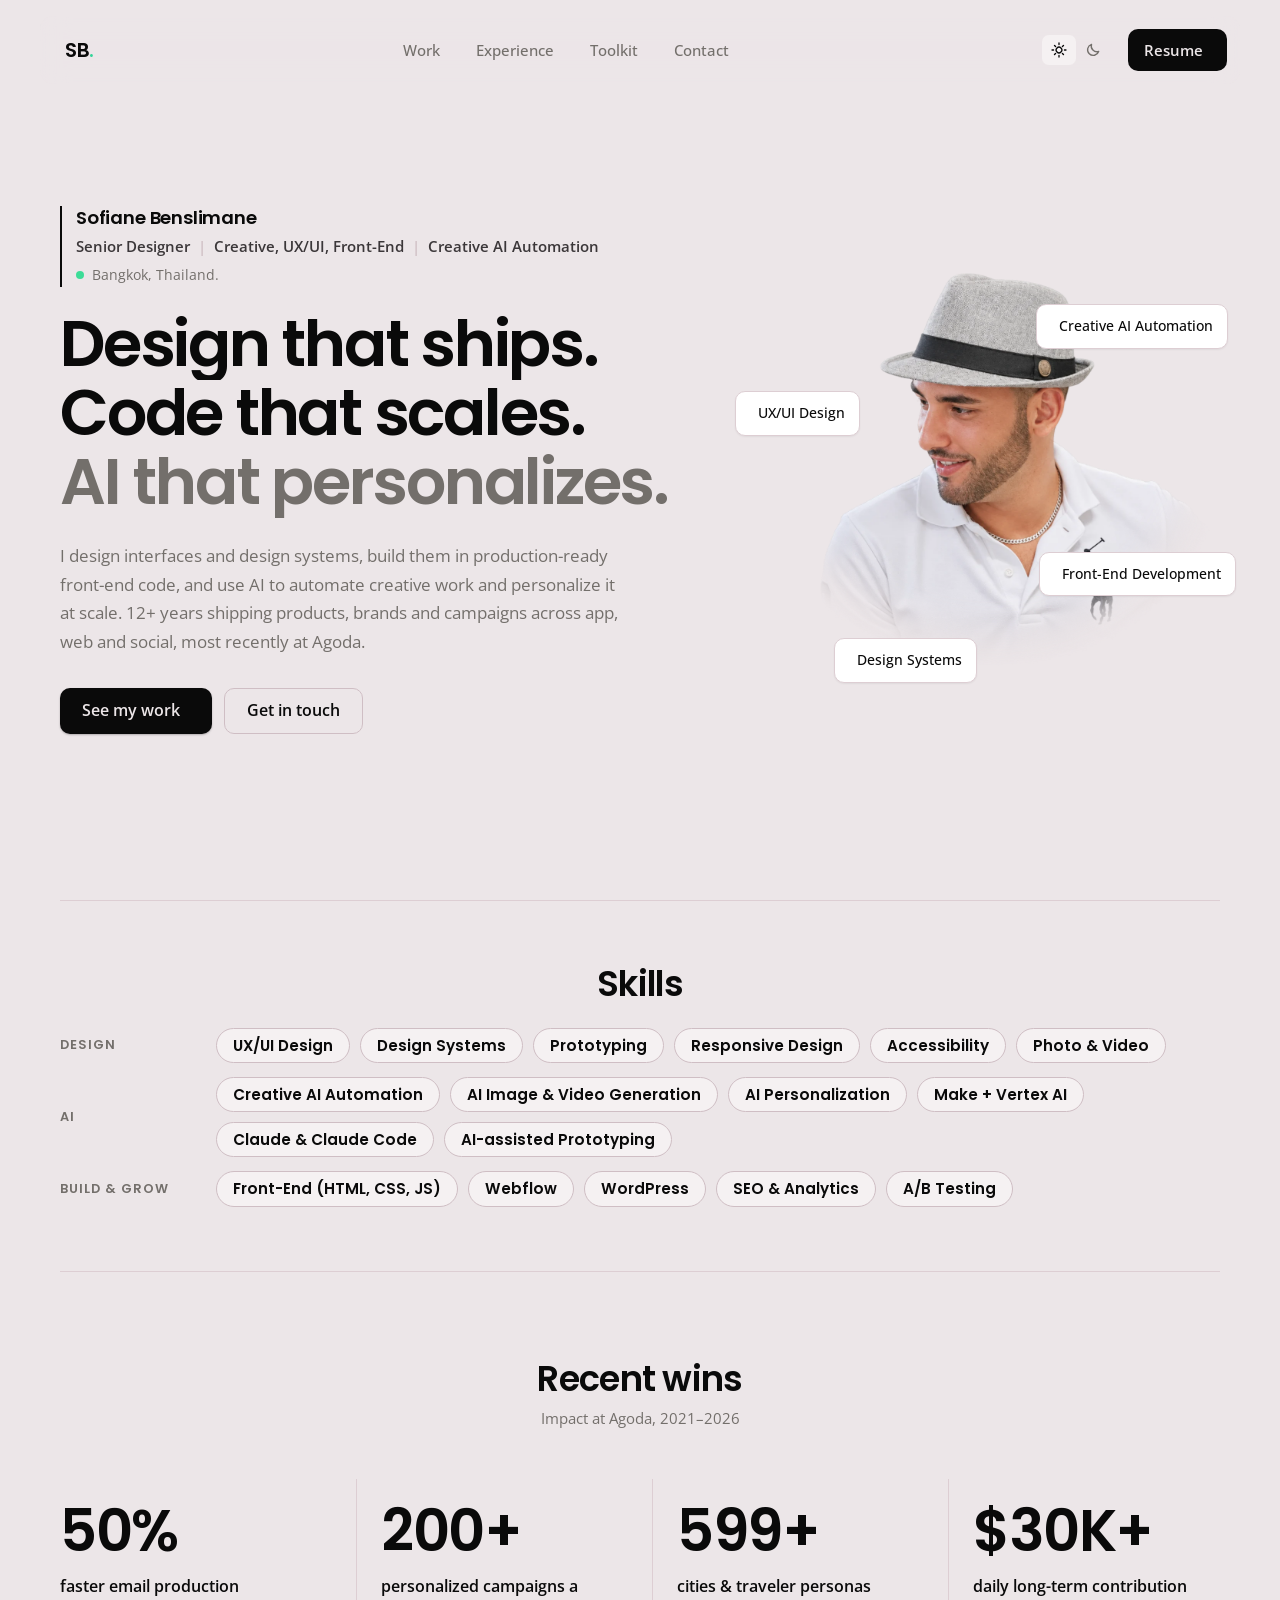
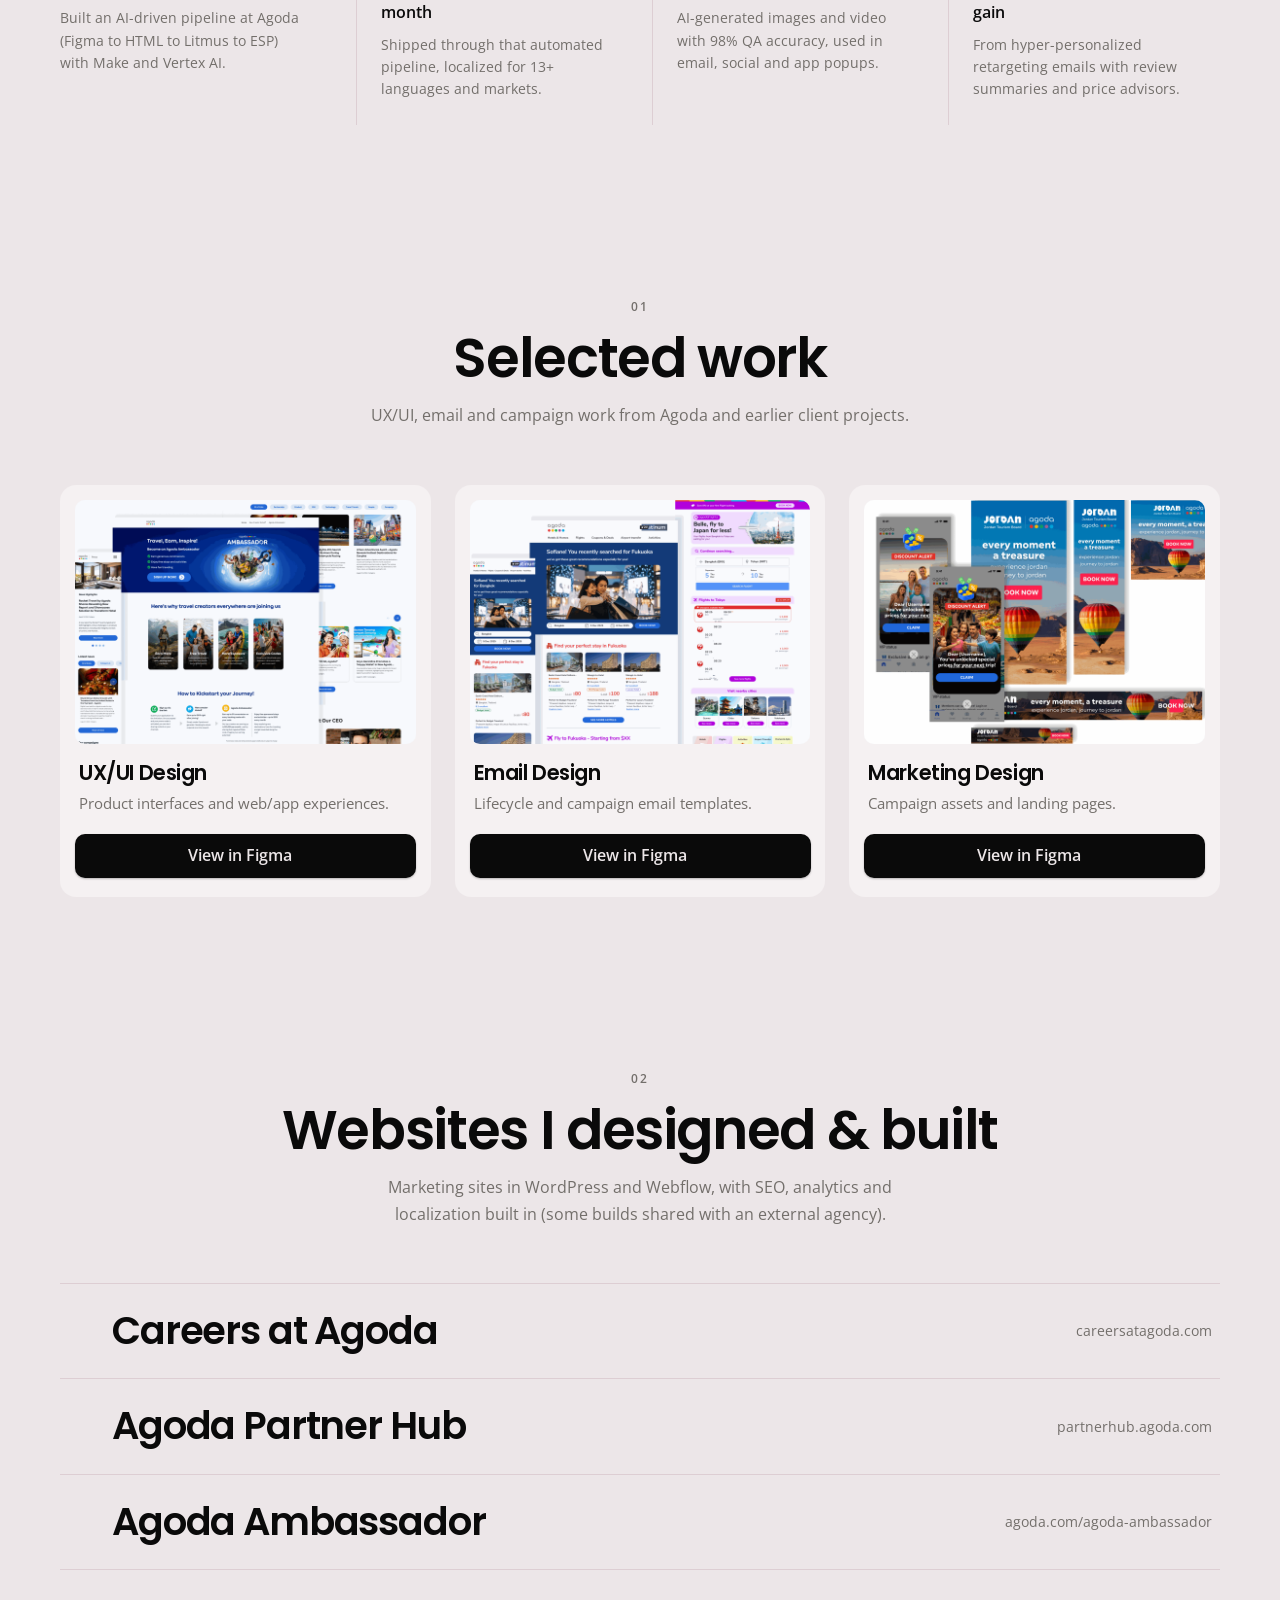
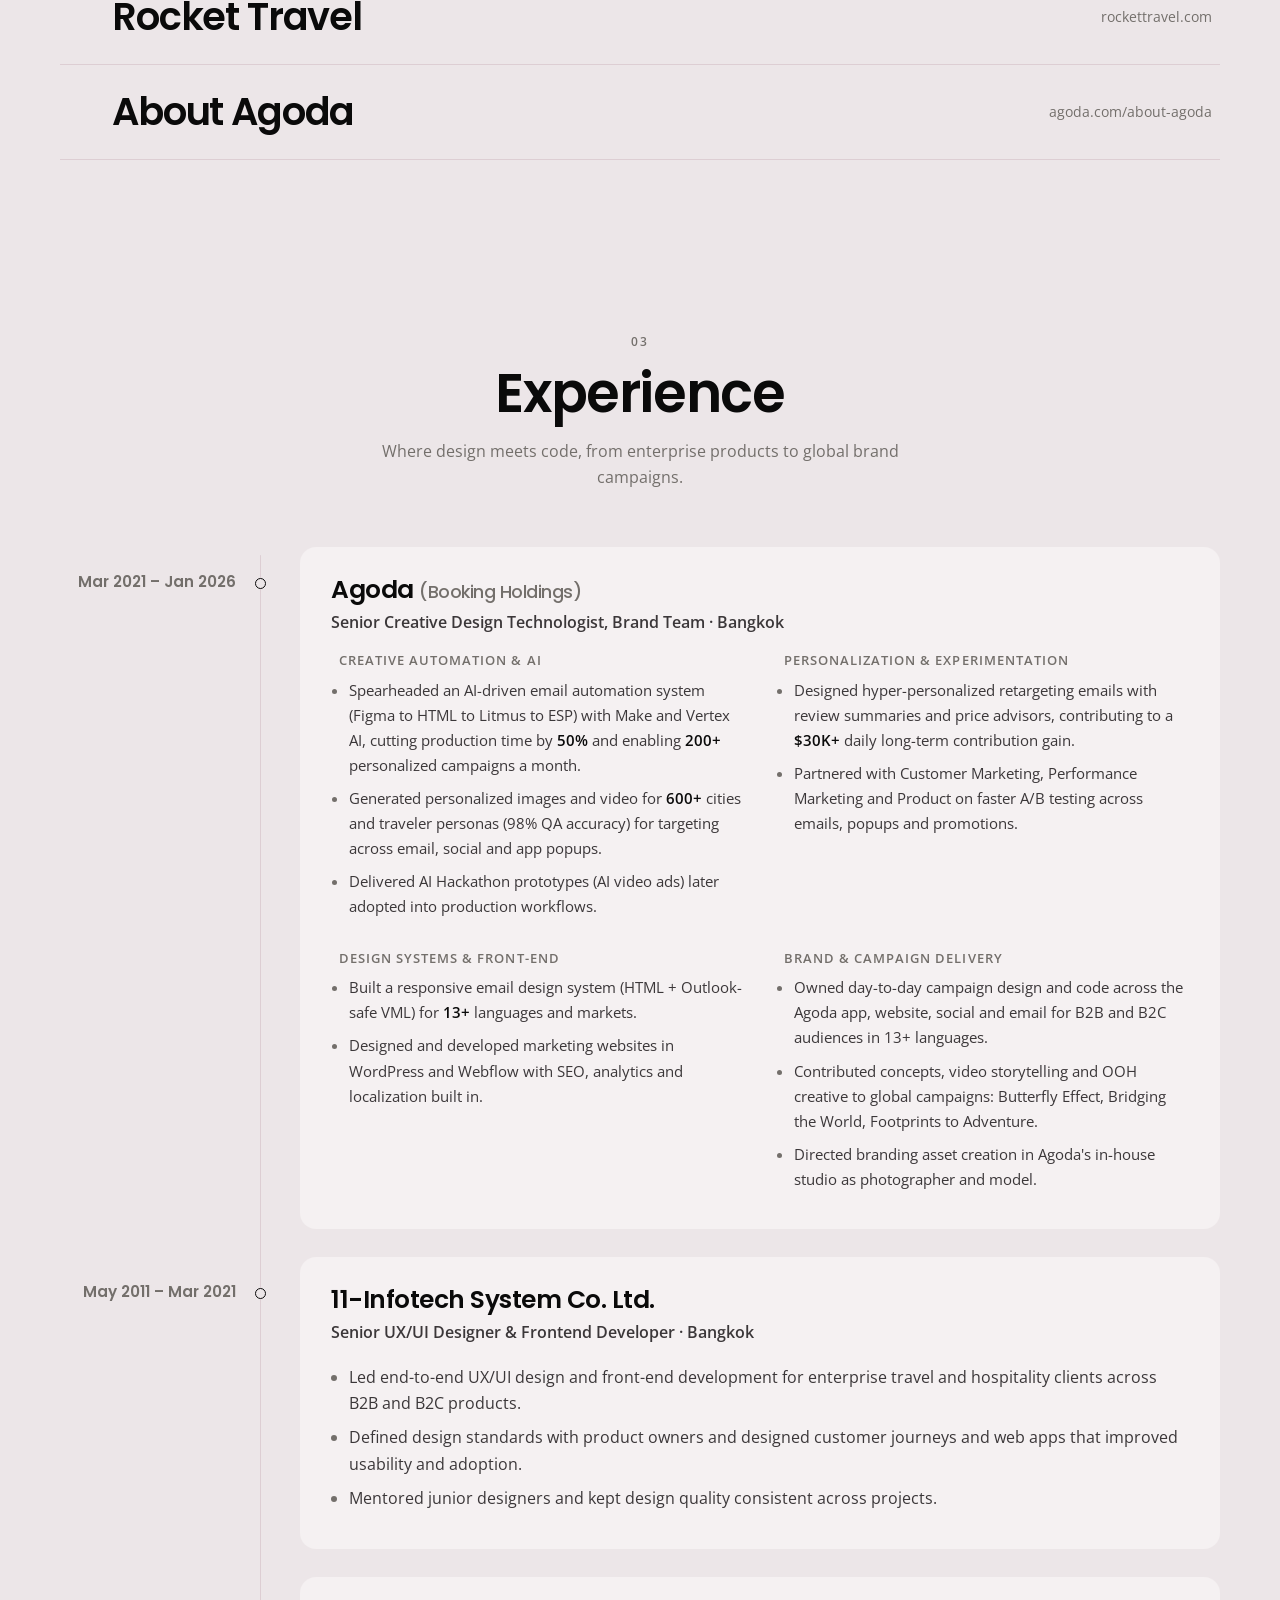
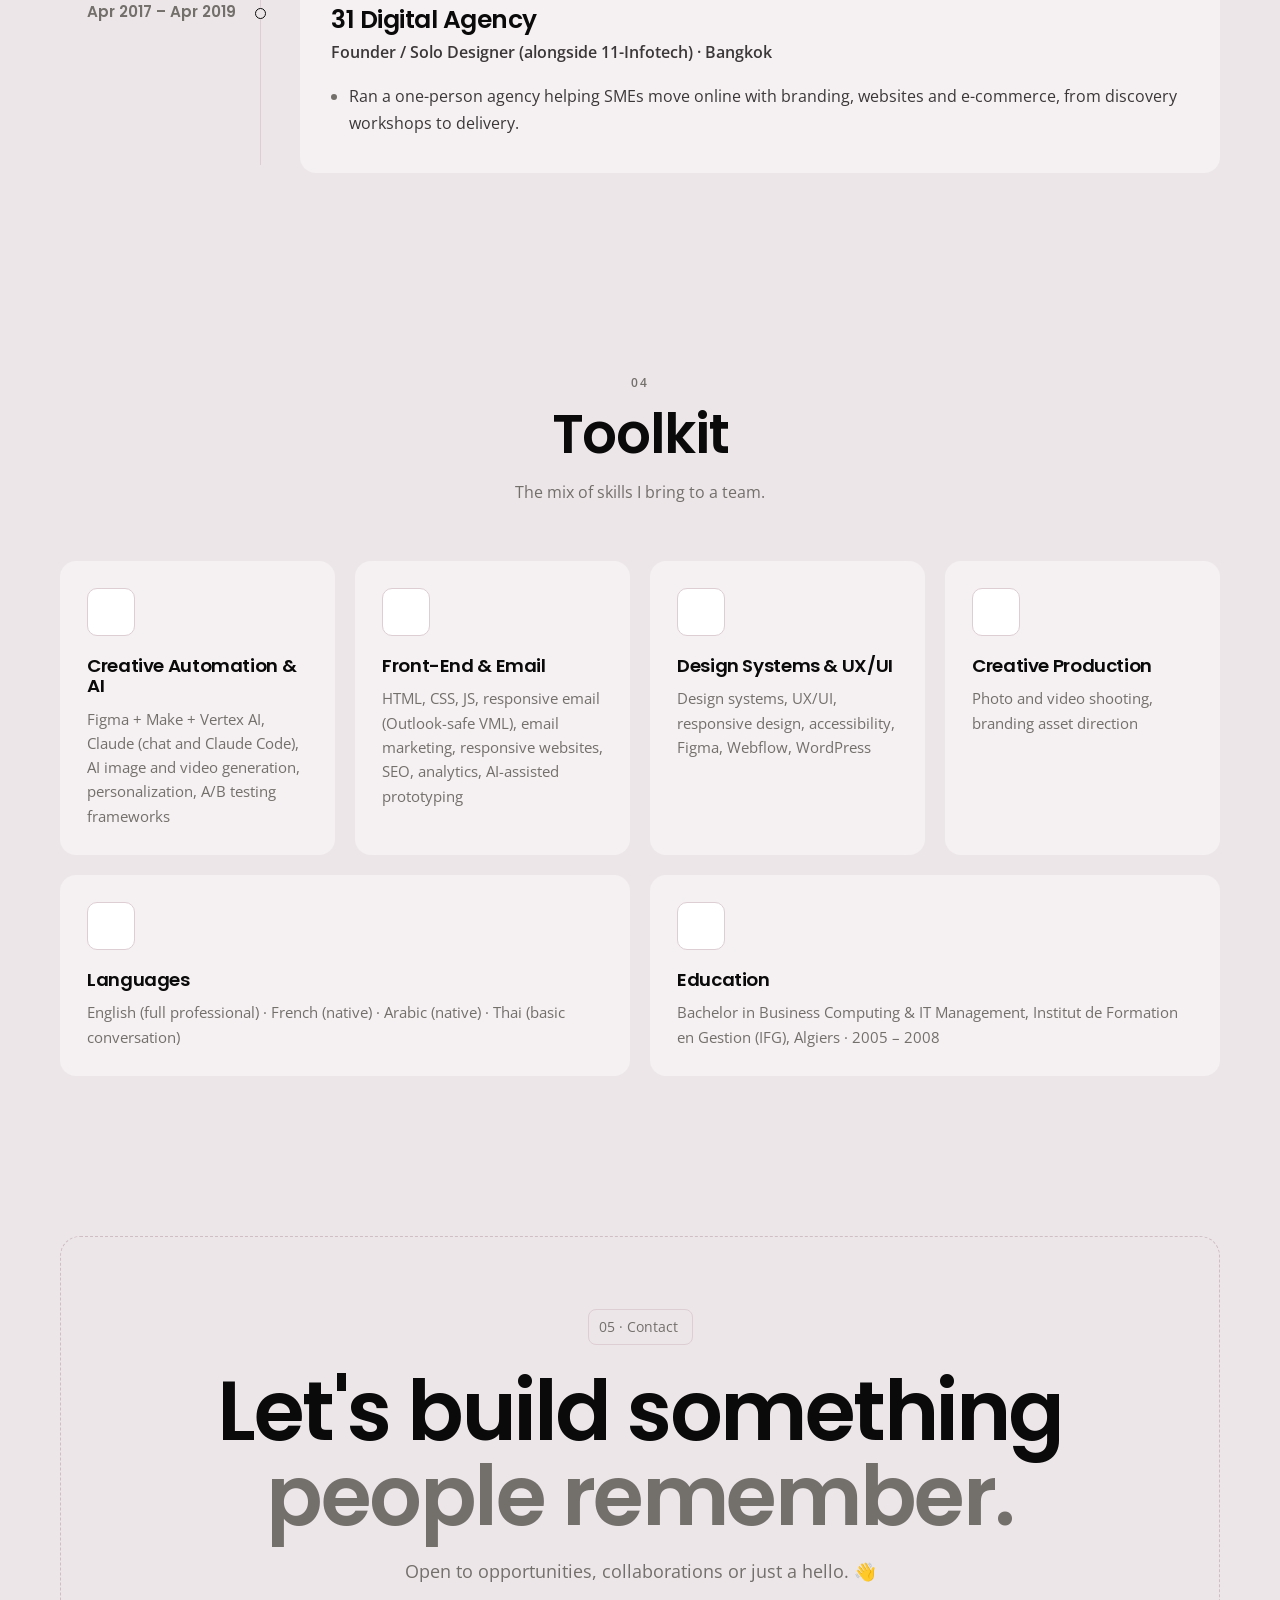
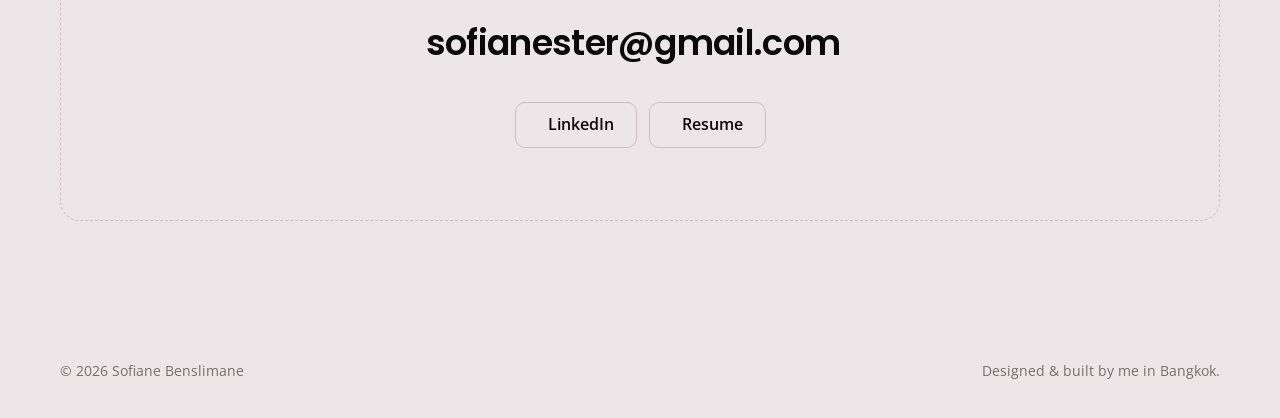
==== index.html @ 6984c6cd "Sync logo dot colour and hero portrait from Figma Co-Authored-By: Claude Opus 5.5 <noreply@anthropic" ====
<!DOCTYPE html>
<html lang="en">
<head>
    <meta charset="utf-8">
    <meta name="viewport" content="width=device-width, initial-scale=1">
    <title>Sofiane Benslimane | Senior Designer: Creative, UX/UI, Front-End, Creative AI Automation</title>
    <meta name="description" content="Sofiane Benslimane - Senior Designer | Creative, UX/UI, Front-End | Creative AI Automation, based in Bangkok, Thailand. 12+ years across design, front-end engineering and AI automation.">
    <meta name="author" content="Sofiane Benslimane">
    <meta name="theme-color" content="#0f0e0f" id="theme-color">

    <meta property="og:site_name" content="Sofiane Benslimane">
    <meta property="og:title" content="Sofiane Benslimane - Senior Designer | Creative, UX/UI, Front-End | Creative AI Automation">
    <meta property="og:description" content="Senior Designer (Creative, UX/UI, Front-End, Creative AI Automation) with 12+ years across design, front-end engineering and AI automation.">
    <meta property="og:image" content="https://sofianester.github.io/portfolio/images/header-background.jpg">
    <meta property="og:url" content="https://sofianester.github.io/portfolio/">
    <meta name="twitter:card" content="summary_large_image">

    <link rel="preconnect" href="https://fonts.googleapis.com">
    <link rel="preconnect" href="https://fonts.gstatic.com" crossorigin>
    <link href="https://fonts.googleapis.com/css2?family=Open+Sans:ital,wght@0,400;0,600;0,700;1,400&family=Poppins:wght@600&display=swap" rel="stylesheet">
    <link href="css/fontawesome-all.css" rel="stylesheet">
    <link href="css/site.css" rel="stylesheet">
    <link rel="icon" href="images/favicon.png">
    <script>
        (function () {
            var d = document.documentElement, t = null;
            d.classList.add('js');
            try { t = localStorage.getItem('theme'); } catch (e) {}
            if (t !== 'light' && t !== 'dark') t = window.matchMedia('(prefers-color-scheme: light)').matches ? 'light' : 'dark';
            d.setAttribute('data-theme', t);
        })();
    </script>
</head>
<body>
    <div class="scroll-progress" aria-hidden="true"></div>
    <div class="grain" aria-hidden="true"></div>

    <nav class="nav" aria-label="Main">
        <a class="nav-mark" href="#top" aria-label="Back to top">SB<span>.</span></a>
        <div class="nav-links">
            <a href="#work">Work</a>
            <a href="#experience">Experience</a>
            <a href="#toolkit">Toolkit</a>
            <a href="#contact">Contact</a>
        </div>
        <div class="nav-right">
            <div class="theme-toggle" role="group" aria-label="Colour theme">
                <button type="button" data-set-theme="light" aria-label="Light mode" aria-pressed="false">
                    <svg viewBox="0 0 24 24" fill="none" stroke="currentColor" stroke-width="2" stroke-linecap="round" aria-hidden="true"><circle cx="12" cy="12" r="4.2"/><path d="M12 2.5v2.2M12 19.3v2.2M4.6 4.6l1.6 1.6M17.8 17.8l1.6 1.6M2.5 12h2.2M19.3 12h2.2M4.6 19.4l1.6-1.6M17.8 6.2l1.6-1.6"/></svg>
                </button>
                <button type="button" data-set-theme="dark" aria-label="Dark mode" aria-pressed="true">
                    <svg viewBox="0 0 24 24" fill="none" stroke="currentColor" stroke-width="2" stroke-linecap="round" stroke-linejoin="round" aria-hidden="true"><path d="M20.5 14.2A8.5 8.5 0 0 1 9.8 3.5a8.5 8.5 0 1 0 10.7 10.7z"/></svg>
                </button>
            </div>
            <a class="nav-cta" href="https://drive.google.com/drive/folders/10J15_QK1muaCdRd8IGOC7ENUlT-Y8qq2?usp=sharing" target="_blank" rel="noopener noreferrer">Resume <i class="fas fa-arrow-right" aria-hidden="true"></i></a>
        </div>
    </nav>

    <header class="hero" id="top">
        <div class="hero-bg" aria-hidden="true">
            <span class="blob blob-1"></span>
            <span class="blob blob-2"></span>
            <span class="blob blob-3"></span>
            <span class="hero-grid"></span>
        </div>

        <div class="wrap hero-inner">
            <div class="hero-copy">
                <div class="hero-id load-in" style="--d:0">
                    <p class="hero-name">Sofiane Benslimane</p>
                    <p class="hero-role"><span class="seg">Senior Designer</span> <span class="sep" aria-hidden="true">|</span> <span class="seg">Creative, UX/UI, Front-End</span> <span class="sep" aria-hidden="true">|</span> <span class="seg">Creative AI Automation</span></p>
                    <p class="hero-loc"><span class="pulse"></span> Bangkok, Thailand.</p>
                </div>
                <h1 class="hero-title">
                    <span class="line"><span class="load-in" style="--d:1">Design that ships.</span></span>
                    <span class="line"><span class="load-in" style="--d:2">Code that scales.</span></span>
                    <span class="line"><span class="load-in grad-text" style="--d:3">AI that personalizes.</span></span>
                </h1>
                <p class="hero-sub load-in" style="--d:4">
                    I design interfaces and design systems, build them in production-ready front-end code, and use AI to automate creative work and personalize it at scale.
                    12+ years shipping products, brands and campaigns across app, web and social, most recently at Agoda.
                </p>
                <div class="hero-ctas load-in" style="--d:5">
                    <a class="btn btn-grad magnetic" href="#work">See my work <i class="fas fa-arrow-down" aria-hidden="true"></i></a>
                    <a class="btn btn-ghost magnetic" href="#contact">Get in touch</a>
                </div>
            </div>

            <div class="hero-visual load-in" style="--d:3">
                <div class="portrait tilt">
                    <span class="portrait-orb" aria-hidden="true"></span>
                    <img src="images/portrait.webp" width="1070" height="1026" alt="Portrait of Sofiane Benslimane">
                </div>
                <div class="float-chip chip-a"><i class="fas fa-pen-nib" aria-hidden="true"></i> UX/UI Design</div>
                <div class="float-chip chip-d"><i class="fas fa-magic" aria-hidden="true"></i> Creative AI Automation</div>
                <div class="float-chip chip-b"><i class="fas fa-code" aria-hidden="true"></i> Front-End Development</div>
                <div class="float-chip chip-c"><i class="fas fa-layer-group" aria-hidden="true"></i> Design Systems</div>
            </div>
        </div>

        <a class="scroll-cue" href="#work" aria-label="Scroll to work"><span></span></a>
    </header>

    <section class="skills-overview wrap" aria-labelledby="skills-title">
        <h2 class="skills-title reveal" id="skills-title">Skills</h2>
        <div class="skill-groups">
            <div class="skill-group reveal">
                <h3 class="skill-group-name">Design</h3>
                <ul class="skill-pills">
                    <li>UX/UI Design</li>
                    <li>Design Systems</li>
                    <li>Prototyping</li>
                    <li>Responsive Design</li>
                    <li>Accessibility</li>
                    <li>Photo &amp; Video</li>
                </ul>
            </div>
            <div class="skill-group reveal" style="--d:1">
                <h3 class="skill-group-name">AI</h3>
                <ul class="skill-pills">
                    <li>Creative AI Automation</li>
                    <li>AI Image &amp; Video Generation</li>
                    <li>AI Personalization</li>
                    <li>Make + Vertex AI</li>
                    <li>Claude &amp; Claude Code</li>
                    <li>AI-assisted Prototyping</li>
                </ul>
            </div>
            <div class="skill-group reveal" style="--d:2">
                <h3 class="skill-group-name">Build &amp; Grow</h3>
                <ul class="skill-pills">
                    <li>Front-End (HTML, CSS, JS)</li>
                    <li>Webflow</li>
                    <li>WordPress</li>
                    <li>SEO &amp; Analytics</li>
                    <li>A/B Testing</li>
                </ul>
            </div>
        </div>
    </section>

    <div class="stats-head wrap reveal">
        <h2 class="skills-title" id="wins-title">Recent wins</h2>
        <p class="stats-sub">Impact at Agoda, 2021–2026</p>
    </div>
    <section class="stats wrap" aria-labelledby="wins-title">
        <div class="stat reveal"><span class="stat-num" data-count="50" data-prefix="" data-suffix="%">50%</span><span class="stat-label">faster email production</span><p class="stat-desc">Built an AI-driven pipeline at Agoda (Figma to HTML to Litmus to ESP) with Make and Vertex AI.</p></div>
        <div class="stat reveal" style="--d:1"><span class="stat-num" data-count="200" data-prefix="" data-suffix="+">200+</span><span class="stat-label">personalized campaigns a month</span><p class="stat-desc">Shipped through that automated pipeline, localized for 13+ languages and markets.</p></div>
        <div class="stat reveal" style="--d:2"><span class="stat-num" data-count="600" data-prefix="" data-suffix="+">600+</span><span class="stat-label">cities &amp; traveler personas</span><p class="stat-desc">AI-generated images and video with 98% QA accuracy, used in email, social and app popups.</p></div>
        <div class="stat reveal" style="--d:3"><span class="stat-num" data-count="30" data-prefix="$" data-suffix="K+">$30K+</span><span class="stat-label">daily long-term contribution gain</span><p class="stat-desc">From hyper-personalized retargeting emails with review summaries and price advisors.</p></div>
    </section>

    <section class="section wrap" id="work">
        <div class="section-head reveal">
            <span class="section-num">01</span>
            <h2>Selected work</h2>
            <p>UX/UI, email and campaign work from Agoda and earlier client projects.</p>
        </div>

        <div class="project-grid">
            <a class="project-card reveal" href="https://www.figma.com/design/ds9gCRlQwF9NuN6ZoB7Jbi/Projects---Sofiane?node-id=0-1&amp;t=NvI4PphF90PVV71v-1" target="_blank" rel="noopener noreferrer">
                <div class="project-img"><img src="images/img-uxui.png" width="1400" height="1004" loading="lazy" decoding="async" alt="Screenshot of UX/UI design project"></div>
                <h3>UX/UI Design</h3>
                <p>Product interfaces and web/app experiences.</p>
                <span class="btn btn-grad project-btn">View in Figma <i class="fas fa-arrow-right" aria-hidden="true"></i></span>
                <span class="sr-only">(opens in a new tab)</span>
            </a>
            <a class="project-card reveal" style="--d:1" href="https://www.figma.com/design/ds9gCRlQwF9NuN6ZoB7Jbi/Projects---Sofiane?node-id=1-351109&amp;t=NvI4PphF90PVV71v-1" target="_blank" rel="noopener noreferrer">
                <div class="project-img"><img src="images/img-email.png" width="1400" height="1004" loading="lazy" decoding="async" alt="Screenshot of email design project"></div>
                <h3>Email Design</h3>
                <p>Lifecycle and campaign email templates.</p>
                <span class="btn btn-grad project-btn">View in Figma <i class="fas fa-arrow-right" aria-hidden="true"></i></span>
                <span class="sr-only">(opens in a new tab)</span>
            </a>
            <a class="project-card reveal" style="--d:2" href="https://www.figma.com/design/ds9gCRlQwF9NuN6ZoB7Jbi/Projects---Sofiane?node-id=1-95043&amp;t=NvI4PphF90PVV71v-1" target="_blank" rel="noopener noreferrer">
                <div class="project-img"><img src="images/img-marketing.png" width="1400" height="1004" loading="lazy" decoding="async" alt="Screenshot of marketing design project"></div>
                <h3>Marketing Design</h3>
                <p>Campaign assets and landing pages.</p>
                <span class="btn btn-grad project-btn">View in Figma <i class="fas fa-arrow-right" aria-hidden="true"></i></span>
                <span class="sr-only">(opens in a new tab)</span>
            </a>
        </div>
    </section>

    <section class="section wrap" id="websites">
        <div class="section-head reveal">
            <span class="section-num">02</span>
            <h2>Websites I designed &amp; built</h2>
            <p>Marketing sites in WordPress and Webflow, with SEO, analytics and localization built in (some builds shared with an external agency).</p>
        </div>
        <ul class="site-list">
            <li class="reveal"><a href="https://careersatagoda.com/" target="_blank" rel="noopener noreferrer"><span class="site-idx" aria-hidden="true"><i class="fas fa-arrow-right"></i></span><span class="site-name">Careers at Agoda</span><span class="site-url">careersatagoda.com</span></a></li>
            <li class="reveal"><a href="https://partnerhub.agoda.com/" target="_blank" rel="noopener noreferrer"><span class="site-idx" aria-hidden="true"><i class="fas fa-arrow-right"></i></span><span class="site-name">Agoda Partner Hub</span><span class="site-url">partnerhub.agoda.com</span></a></li>
            <li class="reveal"><a href="https://www.agoda.com/agoda-ambassador/" target="_blank" rel="noopener noreferrer"><span class="site-idx" aria-hidden="true"><i class="fas fa-arrow-right"></i></span><span class="site-name">Agoda Ambassador</span><span class="site-url">agoda.com/agoda-ambassador</span></a></li>
            <li class="reveal"><a href="https://www.rockettravel.com/" target="_blank" rel="noopener noreferrer"><span class="site-idx" aria-hidden="true"><i class="fas fa-arrow-right"></i></span><span class="site-name">Rocket Travel</span><span class="site-url">rockettravel.com</span></a></li>
            <li class="reveal"><a href="https://www.agoda.com/about-agoda/" target="_blank" rel="noopener noreferrer"><span class="site-idx" aria-hidden="true"><i class="fas fa-arrow-right"></i></span><span class="site-name">About Agoda</span><span class="site-url">agoda.com/about-agoda</span></a></li>
        </ul>
    </section>

    <section class="section wrap" id="experience">
        <div class="section-head reveal">
            <span class="section-num">03</span>
            <h2>Experience</h2>
            <p>Where design meets code, from enterprise products to global brand campaigns.</p>
        </div>

        <div class="timeline">
            <span class="timeline-line" aria-hidden="true"><span class="timeline-fill"></span></span>

            <article class="tl-item reveal">
                <div class="tl-when">Mar 2021 – Jan 2026</div>
                <div class="tl-body spot">
                    <h3>Agoda <span>(Booking Holdings)</span></h3>
                    <p class="tl-role">Senior Creative Design Technologist, Brand Team · Bangkok</p>
                    <div class="tl-groups">
                        <div>
                            <h4><i class="fas fa-magic" aria-hidden="true"></i> Creative automation &amp; AI</h4>
                            <ul>
                                <li>Spearheaded an AI-driven email automation system (Figma to HTML to Litmus to ESP) with Make and Vertex AI, cutting production time by <b>50%</b> and enabling <b>200+</b> personalized campaigns a month.</li>
                                <li>Generated personalized images and video for <b>600+</b> cities and traveler personas (98% QA accuracy) for targeting across email, social and app popups.</li>
                                <li>Delivered AI Hackathon prototypes (AI video ads) later adopted into production workflows.</li>
                            </ul>
                        </div>
                        <div>
                            <h4><i class="fas fa-flask" aria-hidden="true"></i> Personalization &amp; experimentation</h4>
                            <ul>
                                <li>Designed hyper-personalized retargeting emails with review summaries and price advisors, contributing to a <b>$30K+</b> daily long-term contribution gain.</li>
                                <li>Partnered with Customer Marketing, Performance Marketing and Product on faster A/B testing across emails, popups and promotions.</li>
                            </ul>
                        </div>
                        <div>
                            <h4><i class="fas fa-layer-group" aria-hidden="true"></i> Design systems &amp; front-end</h4>
                            <ul>
                                <li>Built a responsive email design system (HTML + Outlook-safe VML) for <b>13+</b> languages and markets.</li>
                                <li>Designed and developed marketing websites in WordPress and Webflow with SEO, analytics and localization built in.</li>
                            </ul>
                        </div>
                        <div>
                            <h4><i class="fas fa-bullhorn" aria-hidden="true"></i> Brand &amp; campaign delivery</h4>
                            <ul>
                                <li>Owned day-to-day campaign design and code across the Agoda app, website, social and email for B2B and B2C audiences in 13+ languages.</li>
                                <li>Contributed concepts, video storytelling and OOH creative to global campaigns: Butterfly Effect, Bridging the World, Footprints to Adventure.</li>
                                <li>Directed branding asset creation in Agoda's in-house studio as photographer and model.</li>
                            </ul>
                        </div>
                    </div>
                </div>
            </article>

            <article class="tl-item reveal">
                <div class="tl-when">May 2011 – Mar 2021</div>
                <div class="tl-body spot">
                    <h3>11-Infotech System Co. Ltd.</h3>
                    <p class="tl-role">Senior UX/UI Designer &amp; Frontend Developer · Bangkok</p>
                    <ul>
                        <li>Led end-to-end UX/UI design and front-end development for enterprise travel and hospitality clients across B2B and B2C products.</li>
                        <li>Defined design standards with product owners and designed customer journeys and web apps that improved usability and adoption.</li>
                        <li>Mentored junior designers and kept design quality consistent across projects.</li>
                    </ul>
                </div>
            </article>

            <article class="tl-item reveal">
                <div class="tl-when">Apr 2017 – Apr 2019</div>
                <div class="tl-body spot">
                    <h3>31 Digital Agency</h3>
                    <p class="tl-role">Founder / Solo Designer (alongside 11-Infotech) · Bangkok</p>
                    <ul>
                        <li>Ran a one-person agency helping SMEs move online with branding, websites and e-commerce, from discovery workshops to delivery.</li>
                    </ul>
                </div>
            </article>
        </div>
    </section>

    <section class="section wrap" id="toolkit">
        <div class="section-head reveal">
            <span class="section-num">04</span>
            <h2>Toolkit</h2>
            <p>The mix of skills I bring to a team.</p>
        </div>

        <div class="tool-grid">
            <div class="tool-card spot reveal">
                <span class="tool-icon"><i class="fas fa-robot" aria-hidden="true"></i></span>
                <h3>Creative Automation &amp; AI</h3>
                <p>Figma + Make + Vertex AI, Claude (chat and Claude Code), AI image and video generation, personalization, A/B testing frameworks</p>
            </div>
            <div class="tool-card spot reveal" style="--d:1">
                <span class="tool-icon"><i class="fas fa-code" aria-hidden="true"></i></span>
                <h3>Front-End &amp; Email</h3>
                <p>HTML, CSS, JS, responsive email (Outlook-safe VML), email marketing, responsive websites, SEO, analytics, AI-assisted prototyping</p>
            </div>
            <div class="tool-card spot reveal" style="--d:2">
                <span class="tool-icon"><i class="fas fa-vector-square" aria-hidden="true"></i></span>
                <h3>Design Systems &amp; UX/UI</h3>
                <p>Design systems, UX/UI, responsive design, accessibility, Figma, Webflow, WordPress</p>
            </div>
            <div class="tool-card spot reveal" style="--d:3">
                <span class="tool-icon"><i class="fas fa-camera" aria-hidden="true"></i></span>
                <h3>Creative Production</h3>
                <p>Photo and video shooting, branding asset direction</p>
            </div>
            <div class="tool-card tool-wide spot reveal">
                <span class="tool-icon"><i class="fas fa-language" aria-hidden="true"></i></span>
                <h3>Languages</h3>
                <p>English (full professional) · French (native) · Arabic (native) · Thai (basic conversation)</p>
            </div>
            <div class="tool-card tool-wide spot reveal" style="--d:1">
                <span class="tool-icon"><i class="fas fa-graduation-cap" aria-hidden="true"></i></span>
                <h3>Education</h3>
                <p>Bachelor in Business Computing &amp; IT Management, Institut de Formation en Gestion (IFG), Algiers · 2005 – 2008</p>
            </div>
        </div>
    </section>

    <section class="contact" id="contact">
        <div class="contact-glow" aria-hidden="true"></div>
        <div class="wrap contact-inner">
            <p class="eyebrow reveal">05 · Contact</p>
            <h2 class="contact-title reveal">Let's build something <span class="grad-text">people remember.</span></h2>
            <p class="contact-sub reveal">Open to opportunities, collaborations or just a hello. 👋</p>
            <a class="contact-email reveal" href="mailto:sofianester@gmail.com">sofianester@gmail.com <i class="fas fa-arrow-right" aria-hidden="true"></i></a>
            <div class="contact-links reveal">
                <a class="btn btn-ghost magnetic" href="https://www.linkedin.com/in/sofiane-ben/" target="_blank" rel="noopener noreferrer"><i class="fab fa-linkedin-in" aria-hidden="true"></i> LinkedIn</a>
                <a class="btn btn-ghost magnetic" href="https://drive.google.com/drive/folders/10J15_QK1muaCdRd8IGOC7ENUlT-Y8qq2?usp=sharing" target="_blank" rel="noopener noreferrer"><i class="fas fa-file-alt" aria-hidden="true"></i> Resume</a>
            </div>
        </div>
        <footer class="wrap footer">
            <span>© <span id="year">2026</span> Sofiane Benslimane</span>
            <span>Designed &amp; built by me in Bangkok.</span>
        </footer>
    </section>

    <script src="js/site.js" defer></script>
</body>
</html>
---- css/site.css ----
/* Sofiane Benslimane portfolio: design + motion layer */

:root {
	--bg: #0b0c10;
	--bg-2: #101218;
	--surface: #15171e;
	--surface-2: #1b1e27;
	--line: rgba(255, 255, 255, 0.08);
	--line-2: rgba(255, 255, 255, 0.14);
	--line-3: rgba(255, 255, 255, 0.35);
	--soft: rgba(255, 255, 255, 0.03);
	--soft-2: rgba(255, 255, 255, 0.07);
	--glass: rgba(16, 18, 24, 0.6);
	--glass-strong: rgba(16, 18, 24, 0.85);
	--chip: rgba(21, 23, 30, 0.78);
	--text-2: #c9cdd6;
	--blob-o: 1;
	--grain-o: .05;
	color-scheme: dark;
	--text: #eceef2;
	--muted: #9aa1ae;
	--blue: #4f7cff;
	--violet: #9b5cff;
	--coral: #ff6b8b;
	--grad: linear-gradient(100deg, var(--blue) 0%, var(--violet) 50%, var(--coral) 100%);
	--radius: 20px;
	--ease: cubic-bezier(.2, .7, .1, 1);
	--display: "Poppins", system-ui, sans-serif;
	--body: "Open Sans", system-ui, -apple-system, "Segoe UI", sans-serif;
}

*, *::before, *::after { box-sizing: border-box; }
html { scroll-behavior: smooth; -webkit-text-size-adjust: 100%; }
body {
	font-synthesis: none;
	margin: 0;
	background: var(--bg);
	color: var(--text);
	font: 400 16px/1.65 var(--body);
	-webkit-font-smoothing: antialiased;
	overflow-x: hidden;
}
img { max-width: 100%; height: auto; display: block; }
a { color: inherit; text-decoration: none; }
h1, h2, h3, h4 { font-family: var(--display); font-weight: 600; margin: 0; letter-spacing: -0.02em; line-height: 1.1; }
p { margin: 0; }
ul { margin: 0; }
::selection { background: var(--violet); color: #fff; }
.sr-only { position: absolute; width: 1px; height: 1px; overflow: hidden; clip: rect(0 0 0 0); white-space: nowrap; }
:focus-visible { outline: 2px solid var(--blue); outline-offset: 3px; border-radius: 6px; }

.wrap { width: min(1200px, 100% - 32px); margin-inline: auto; }
.grad-text {
	background: var(--grad);
	background-size: 200% 100%;
	-webkit-background-clip: text;
	background-clip: text;
	color: transparent;
	animation: gradShift 8s ease-in-out infinite alternate;
}
@keyframes gradShift { to { background-position: 100% 0; } }

/* Grain + progress */
.grain {
	position: fixed; inset: -50%; z-index: 100; pointer-events: none; opacity: .05;
	background-image: url("data:image/svg+xml,%3Csvg xmlns='http://www.w3.org/2000/svg' width='160' height='160'%3E%3Cfilter id='n'%3E%3CfeTurbulence type='fractalNoise' baseFrequency='.9' numOctaves='2' stitchTiles='stitch'/%3E%3C/filter%3E%3Crect width='100%25' height='100%25' filter='url(%23n)'/%3E%3C/svg%3E");
	animation: grain 1.2s steps(6) infinite;
}
@keyframes grain {
	0% { transform: translate(0, 0); } 20% { transform: translate(-3%, 2%); } 40% { transform: translate(2%, -3%); }
	60% { transform: translate(-2%, -1%); } 80% { transform: translate(3%, 3%); } 100% { transform: translate(0, 0); }
}
.scroll-progress {
	position: fixed; top: 0; left: 0; height: 3px; width: 100%; z-index: 120;
	background: var(--grad); transform-origin: 0 50%; transform: scaleX(var(--p, 0));
}

/* Nav */
.nav {
	position: fixed; top: 16px; left: 50%; z-index: 110;
	transform: translateX(-50%);
	width: min(1200px, 100% - 32px);
	display: flex; align-items: center; justify-content: space-between; gap: 12px;
	padding: 8px 8px 8px 20px;
	border: 1px solid var(--line);
	border-radius: 999px;
	background: var(--glass);
	-webkit-backdrop-filter: blur(14px) saturate(140%);
	backdrop-filter: blur(14px) saturate(140%);
	transition: background .3s, border-color .3s, transform .4s var(--ease);
}
.nav.scrolled { background: var(--glass-strong); border-color: var(--line-2); }
.nav.hide { transform: translate(-50%, -140%); }
.nav-mark { font: 600 1.25rem/1 var(--display); letter-spacing: -0.025em; }
.nav-mark span { color: var(--coral); }
.nav-links { display: flex; gap: 4px; }
.nav-links a {
	position: relative; padding: 8px 14px; border-radius: 999px;
	color: var(--muted); font-size: .92rem; font-weight: 500; transition: color .2s, background .2s;
}
.nav-links a:hover, .nav-links a.active { color: var(--text); background: var(--soft-2); }
.nav-cta {
	display: inline-flex; align-items: center; gap: 8px;
	padding: 10px 18px; border-radius: 999px; font-weight: 600; font-size: .92rem;
	background: var(--text); color: var(--bg); transition: transform .25s var(--ease), background .25s;
}
.nav-cta i { font-size: .75rem; transition: transform .25s var(--ease); }
.nav-cta:hover { background: #fff; }
.nav-cta:hover i { transform: translateX(3px); }

/* Buttons */
.btn {
	display: inline-flex; align-items: center; gap: 10px;
	padding: 14px 24px; border-radius: 999px;
	font-weight: 600; font-size: 1rem; line-height: 1;
	transition: transform .25s var(--ease), box-shadow .25s, background .25s, border-color .25s;
	will-change: transform;
}
.btn i { font-size: .85rem; }
.btn-grad { background: var(--grad); background-size: 150% 100%; color: #fff; box-shadow: 0 10px 30px -10px rgba(155, 92, 255, .6); }
.btn-grad:hover { background-position: 100% 0; box-shadow: 0 14px 40px -10px rgba(255, 107, 139, .6); }
.btn-ghost { border: 1px solid var(--line-2); color: var(--text); background: var(--soft); }
.btn-ghost:hover { border-color: var(--line-3); background: var(--soft-2); }

/* Hero */
.hero { position: relative; min-height: 100vh; min-height: 100svh; display: flex; align-items: center; padding: 120px 0 80px; overflow: hidden; isolation: isolate; }
.hero-bg { position: absolute; inset: 0; z-index: -1; }
.blob { position: absolute; border-radius: 50%; filter: blur(90px); opacity: .45; will-change: transform; }
.blob-1 { width: 520px; height: 520px; background: var(--blue); top: -160px; left: -120px; animation: drift1 18s ease-in-out infinite alternate; }
.blob-2 { width: 460px; height: 460px; background: var(--violet); bottom: -180px; right: 10%; animation: drift2 22s ease-in-out infinite alternate; opacity: .35; }
.blob-3 { width: 320px; height: 320px; background: var(--coral); top: 30%; left: 40%; animation: drift3 16s ease-in-out infinite alternate; opacity: .18; }
@keyframes drift1 { to { transform: translate(140px, 120px) scale(1.15); } }
@keyframes drift2 { to { transform: translate(-160px, -80px) scale(.9); } }
@keyframes drift3 { to { transform: translate(-120px, 90px) scale(1.2); } }
.hero-grid {
	position: absolute; inset: 0;
	background-image: linear-gradient(var(--line) 1px, transparent 1px), linear-gradient(90deg, var(--line) 1px, transparent 1px);
	background-size: 64px 64px;
	-webkit-mask-image: radial-gradient(ellipse 70% 60% at 50% 40%, #000 30%, transparent 75%);
	mask-image: radial-gradient(ellipse 70% 60% at 50% 40%, #000 30%, transparent 75%);
	opacity: .6;
}
.hero-inner { display: grid; grid-template-columns: 1.45fr .85fr; gap: 48px; align-items: center; }
.eyebrow {
	display: inline-flex; align-items: center; gap: 10px;
	padding: 6px 14px 6px 10px; border: 1px solid var(--line-2); border-radius: 999px;
	font-size: .85rem; color: var(--muted); background: var(--soft);
}
.pulse { width: 8px; height: 8px; border-radius: 50%; background: #3ddc97; box-shadow: 0 0 0 0 rgba(61, 220, 151, .6); animation: pulse 2s infinite; }
@keyframes pulse { 70% { box-shadow: 0 0 0 10px rgba(61, 220, 151, 0); } 100% { box-shadow: 0 0 0 0 rgba(61, 220, 151, 0); } }
.hero-title { margin: 24px 0 24px; font-size: clamp(2.6rem, 5vw, 4.6rem); font-weight: 600; letter-spacing: -0.03em; line-height: 1.02; }
.hero-title .line { display: block; overflow: hidden; padding-bottom: .06em; }
.hero-title .line > span { display: inline-block; }
.hero-sub { max-width: 560px; color: var(--muted); font-size: 1.075rem; }
.hero-sub strong { color: var(--text); font-weight: 600; }
.hero-ctas { display: flex; flex-wrap: wrap; gap: 12px; margin-top: 32px; }

.hero-visual { position: relative; justify-self: center; width: min(420px, 100%); }
.portrait {
	position: relative; border-radius: 28px; overflow: hidden;
	background: #242429;
	aspect-ratio: 760 / 832;
	box-shadow: 0 40px 80px -30px rgba(0, 0, 0, .8);
	transform: perspective(900px) rotateX(var(--rx, 0deg)) rotateY(var(--ry, 0deg));
	transition: transform .4s var(--ease);
}
.portrait img { width: 100%; height: 100%; object-fit: cover; }
.portrait::after {
	content: ""; position: absolute; inset: 0;
	background: linear-gradient(180deg, transparent 55%, rgba(11, 12, 16, .55) 100%),
	            radial-gradient(circle at var(--gx, 70%) var(--gy, 20%), rgba(155, 92, 255, .25), transparent 45%);
	mix-blend-mode: screen;
}
.portrait-ring {
	position: absolute; inset: 0; border-radius: inherit; padding: 1.5px; pointer-events: none;
	background: conic-gradient(from var(--a, 0deg), var(--blue), var(--violet), var(--coral), var(--blue));
	-webkit-mask: linear-gradient(#000 0 0) content-box, linear-gradient(#000 0 0);
	-webkit-mask-composite: xor; mask-composite: exclude;
	animation: spin 6s linear infinite;
}
@property --a { syntax: "<angle>"; initial-value: 0deg; inherits: false; }
@keyframes spin { to { --a: 360deg; } }
.float-chip {
	position: absolute; display: inline-flex; align-items: center; gap: 8px;
	padding: 10px 14px; border-radius: 14px;
	background: var(--chip); border: 1px solid var(--line-2);
	-webkit-backdrop-filter: blur(10px); backdrop-filter: blur(10px);
	font-size: .85rem; font-weight: 500; white-space: nowrap;
	box-shadow: 0 16px 30px -12px rgba(0, 0, 0, .6);
	animation: bob 6s ease-in-out infinite;
}
.float-chip i { color: var(--violet); }
.chip-a { top: 12%; left: -18%; }
.chip-b { bottom: 18%; right: -8%; animation-delay: -2s; }
.chip-c { bottom: -4%; left: 6%; animation-delay: -4s; }
.chip-b i { color: var(--blue); }
.chip-c i { color: var(--coral); }
@keyframes bob { 50% { transform: translateY(-12px); } }

.scroll-cue { position: absolute; bottom: 28px; left: 50%; transform: translateX(-50%); width: 26px; height: 42px; border: 1.5px solid var(--line-2); border-radius: 20px; }
.scroll-cue span { position: absolute; left: 50%; top: 8px; width: 4px; height: 8px; margin-left: -2px; border-radius: 4px; background: var(--text); animation: cue 1.8s ease-in-out infinite; }
@keyframes cue { 0% { opacity: 0; transform: translateY(0); } 30% { opacity: 1; } 100% { opacity: 0; transform: translateY(14px); } }

/* Load-in (hero) */
.js .load-in { opacity: 0; transform: translateY(28px); filter: blur(6px); }
.js.loaded .load-in {
	opacity: 1; transform: none; filter: none;
	transition: opacity .9s var(--ease), transform .9s var(--ease), filter .9s var(--ease);
	transition-delay: calc(var(--d, 0) * 110ms + 100ms);
}
.js .hero-title .line > .load-in { transform: translateY(105%); filter: none; }
.js.loaded .hero-title .line > .load-in { transform: none; }

/* Marquee */
.marquee { border-block: 1px solid var(--line); background: var(--bg-2); overflow: hidden; padding: 18px 0; }
.marquee-track { display: flex; width: max-content; gap: 28px; align-items: center; animation: marquee 40s linear infinite; }
.marquee span { font: 600 1.35rem/1 var(--display); color: var(--text); white-space: nowrap; letter-spacing: -0.01em; }
.marquee i { font-style: normal; color: var(--violet); font-size: .9rem; }
.marquee:hover .marquee-track { animation-play-state: paused; }
@keyframes marquee { to { transform: translateX(-50%); } }

/* Stats */
.stats { display: grid; grid-template-columns: repeat(4, 1fr); gap: 16px; padding: 72px 0 24px; }
.stat { padding: 24px; border-left: 1px solid var(--line-2); }
.stat-num { display: block; font: 600 clamp(2.4rem, 4.5vw, 3.6rem)/1 var(--display); letter-spacing: -0.025em; background: var(--grad); -webkit-background-clip: text; background-clip: text; color: transparent; font-variant-numeric: tabular-nums; }
.stat-label { display: block; margin-top: 10px; color: var(--muted); font-size: .95rem; }

/* Sections */
.section { padding: 96px 0 24px; }
.section-head { display: grid; grid-template-columns: auto 1fr; column-gap: 20px; align-items: center; margin-bottom: 40px; }
.section-num { font: 600 .9rem/1 var(--display); color: var(--violet); padding: 6px 10px; border: 1px solid rgba(155, 92, 255, .35); border-radius: 999px; }
.section-head h2 { font-size: clamp(2rem, 4.5vw, 3.4rem); font-weight: 600; letter-spacing: -0.025em; }
.section-head p { grid-column: 2; margin-top: 12px; color: var(--muted); max-width: 620px; }

/* Spotlight surfaces */
.spot { position: relative; isolation: isolate; }
.spot::before {
	content: ""; position: absolute; inset: 0; border-radius: inherit; z-index: -1; pointer-events: none;
	background: radial-gradient(420px circle at var(--mx, 50%) var(--my, 50%), rgba(155, 92, 255, .14), transparent 45%);
	opacity: 0; transition: opacity .3s;
}
.spot:hover::before { opacity: 1; }

/* Work bento */
.bento { display: grid; grid-template-columns: 1fr 1fr; gap: 20px; }
.work-card {
	display: flex; flex-direction: column; overflow: hidden;
	background: var(--surface); border: 1px solid var(--line); border-radius: var(--radius);
	transition: transform .5s var(--ease), border-color .3s, box-shadow .5s var(--ease);
}
.work-lg { grid-column: span 2; flex-direction: row; }
.work-lg .work-meta { flex: 1; flex-direction: column; align-items: flex-start; justify-content: space-between; padding: 36px; }
.work-lg .work-meta h3 { font-size: 2.2rem; margin-top: 16px; }
.work-lg .work-meta p { font-size: 1.05rem; }
.work-card:hover { transform: translateY(-6px); border-color: var(--line-2); box-shadow: 0 30px 60px -30px rgba(79, 124, 255, .45); }
.work-img { position: relative; overflow: hidden; background: #f3f5f8; aspect-ratio: 1400 / 1004; }
.work-lg .work-img { flex: 0 0 62%; }
.work-img img { width: 100%; height: 100%; object-fit: cover; object-position: top center; transition: transform 1s var(--ease); }
.work-card:hover .work-img img { transform: scale(1.06); }
.work-meta { display: flex; align-items: flex-end; justify-content: space-between; gap: 16px; padding: 20px 22px 22px; }
.work-meta h3 { font-size: 1.4rem; margin: 10px 0 4px; }
.work-meta p { color: var(--muted); font-size: .95rem; }
.tag { display: inline-block; padding: 4px 10px; border-radius: 999px; font-size: .75rem; font-weight: 600; letter-spacing: .04em; text-transform: uppercase; color: var(--text); background: var(--soft-2); border: 1px solid var(--line); }
.work-arrow {
	flex: none; display: grid; place-items: center; width: 48px; height: 48px; border-radius: 50%;
	border: 1px solid var(--line-2); transition: background .3s, border-color .3s, transform .4s var(--ease);
}
.work-arrow i { transform: rotate(-45deg); transition: transform .4s var(--ease); }
.work-card:hover .work-arrow { background: var(--text); color: var(--bg); border-color: var(--text); }
.work-card:hover .work-arrow i { transform: rotate(0); }

/* Websites list */
.site-list { list-style: none; padding: 0; border-top: 1px solid var(--line); }
.site-list li { border-bottom: 1px solid var(--line); }
.site-list a {
	position: relative; display: grid; grid-template-columns: 48px 1fr auto 40px; align-items: center; gap: 16px;
	padding: 26px 8px; overflow: hidden;
}
.site-list a::before {
	content: ""; position: absolute; inset: 0; z-index: -1;
	background: linear-gradient(90deg, rgba(79, 124, 255, .12), rgba(155, 92, 255, .08), transparent);
	transform: scaleX(0); transform-origin: 0 50%; transition: transform .6s var(--ease);
}
.site-list a:hover::before { transform: scaleX(1); }
.site-idx { font: 600 .9rem/1 var(--display); color: var(--muted); }
.site-name { font: 600 clamp(1.4rem, 3.2vw, 2.4rem)/1.1 var(--display); letter-spacing: -0.03em; transition: transform .5s var(--ease), color .3s; }
.site-url { color: var(--muted); font-size: .9rem; }
.site-list i { justify-self: end; transform: rotate(-45deg); transition: transform .4s var(--ease), color .3s; color: var(--muted); }
.site-list a:hover .site-name { transform: translateX(12px); }
.site-list a:hover i { transform: rotate(0); color: var(--coral); }

/* Timeline */
.timeline { position: relative; padding-left: 0; }
.timeline-line { position: absolute; top: 8px; bottom: 8px; left: 200px; width: 2px; background: var(--line); border-radius: 2px; }
.timeline-fill { position: absolute; inset: 0; background: linear-gradient(180deg, var(--blue), var(--violet), var(--coral)); transform-origin: 50% 0; transform: scaleY(var(--tl, 0)); border-radius: 2px; }
.tl-item { position: relative; display: grid; grid-template-columns: 200px 1fr; gap: 40px; margin-bottom: 28px; }
.tl-item::before {
	content: ""; position: absolute; left: 194px; top: 30px; width: 14px; height: 14px; border-radius: 50%;
	background: var(--bg); border: 2px solid var(--violet); box-shadow: 0 0 0 6px rgba(155, 92, 255, .12); z-index: 1;
}
.tl-when { padding-top: 24px; color: var(--muted); font: 600 .95rem/1.4 var(--display); padding-right: 24px; text-align: right; }
.tl-body { background: var(--surface); border: 1px solid var(--line); border-radius: var(--radius); padding: 28px 30px; transition: border-color .3s; }
.tl-body:hover { border-color: var(--line-2); }
.tl-body h3 { font-size: 1.55rem; }
.tl-body h3 span { color: var(--muted); font-weight: 500; font-size: 1.1rem; }
.tl-role { margin: 6px 0 18px; font-weight: 600; background: var(--grad); -webkit-background-clip: text; background-clip: text; color: transparent; display: inline-block; }
.tl-body ul { padding-left: 18px; color: var(--text-2); }
.tl-body li { margin-bottom: 8px; }
.tl-body li::marker { color: var(--violet); }
.tl-body b { color: var(--text); font-weight: 600; }
.tl-groups { display: grid; grid-template-columns: 1fr 1fr; gap: 24px 32px; }
.tl-groups h4 { display: flex; align-items: center; gap: 8px; font-size: .8rem; letter-spacing: .08em; text-transform: uppercase; color: var(--muted); margin-bottom: 10px; font-family: var(--body); font-weight: 600; }
.tl-groups h4 i { color: var(--violet); font-size: .85rem; }
.tl-groups li { font-size: .95rem; }

/* Toolkit */
.tool-grid { display: grid; grid-template-columns: repeat(4, 1fr); gap: 20px; }
.tool-card {
	padding: 26px; border-radius: var(--radius); background: var(--surface); border: 1px solid var(--line);
	transition: transform .5s var(--ease), border-color .3s;
}
.tool-card:hover { transform: translateY(-6px); border-color: var(--line-2); }
.tool-wide { grid-column: span 2; }
.tool-icon {
	display: grid; place-items: center; width: 48px; height: 48px; margin-bottom: 20px; border-radius: 14px;
	background: linear-gradient(135deg, rgba(79, 124, 255, .2), rgba(255, 107, 139, .2)); border: 1px solid var(--line-2);
	font-size: 1.1rem; transition: transform .5s var(--ease);
}
.tool-card:hover .tool-icon { transform: rotate(-8deg) scale(1.08); }
.tool-card h3 { font-size: 1.15rem; margin-bottom: 10px; }
.tool-card p { color: var(--muted); font-size: .95rem; line-height: 1.6; }

/* Contact */
.contact { position: relative; margin-top: 96px; padding: 120px 0 0; border-top: 1px solid var(--line); overflow: hidden; isolation: isolate; }
.contact-glow { position: absolute; z-index: -1; width: 900px; height: 500px; left: 50%; top: 20%; transform: translateX(-50%); background: radial-gradient(closest-side, rgba(155, 92, 255, .28), transparent); filter: blur(30px); }
.contact-inner { text-align: center; }
.contact-title { margin: 24px auto 18px; max-width: 900px; font-size: clamp(2.4rem, 6.5vw, 5.2rem); font-weight: 600; letter-spacing: -0.03em; line-height: 1.02; }
.contact-sub { color: var(--muted); font-size: 1.1rem; }
.contact-email {
	display: inline-flex; align-items: center; gap: 14px; margin-top: 36px;
	font: 600 clamp(1.3rem, 3.4vw, 2.2rem)/1.2 var(--display); letter-spacing: -0.02em;
	padding-bottom: 6px; background: linear-gradient(var(--text), var(--text)) 0 100% / 0 2px no-repeat;
	transition: background-size .5s var(--ease);
	overflow-wrap: anywhere;
}
.contact-email:hover { background-size: 100% 2px; }
.contact-email i { font-size: .7em; transform: rotate(-45deg); transition: transform .4s var(--ease); }
.contact-email:hover i { transform: rotate(0); }
.contact-links { display: flex; justify-content: center; flex-wrap: wrap; gap: 12px; margin-top: 32px; }
.footer { display: flex; justify-content: space-between; flex-wrap: wrap; gap: 8px; margin-top: 110px; padding: 28px 0 36px; border-top: 1px solid var(--line); color: var(--muted); font-size: .88rem; }

/* Scroll reveal */
.js .reveal { opacity: 0; transform: translateY(36px); transition: opacity .9s var(--ease), transform .9s var(--ease); transition-delay: calc(var(--d, 0) * 90ms); }
.js .reveal.in { opacity: 1; transform: none; }

/* Responsive */
@media (max-width: 1100px) {
	.chip-a { left: -6%; }
	.chip-b { right: -4%; }
}
@media (max-width: 960px) {
	.hero-inner { grid-template-columns: 1fr; gap: 64px; }
	.hero-visual { width: min(360px, 82%); }
	.stats { grid-template-columns: repeat(2, 1fr); }
	.bento { grid-template-columns: 1fr; }
	.work-lg { grid-column: auto; flex-direction: column; }
	.work-lg .work-img { flex: none; }
	.work-lg .work-meta { flex-direction: row; align-items: flex-end; padding: 20px 22px 22px; }
	.work-lg .work-meta h3 { font-size: 1.4rem; margin-top: 10px; }
	.tool-grid { grid-template-columns: repeat(2, 1fr); }
	.timeline-line { left: 7px; }
	.tl-item { grid-template-columns: 1fr; gap: 10px; padding-left: 36px; }
	.tl-item::before { left: 1px; top: 4px; }
	.tl-when { padding: 0; text-align: left; }
	.tl-groups { grid-template-columns: 1fr; }
	.nav-links { display: none; }
}
@media (max-width: 600px) {
	body { font-size: 15px; }
	.hero { padding-top: 104px; }
	.hero-title { font-size: clamp(2rem, 9.4vw, 2.6rem); }
	.btn { padding: 13px 20px; }
	.float-chip { font-size: .78rem; padding: 8px 11px; }
	.chip-a { left: -8%; }
	.chip-b { right: -8%; }
	.stats { gap: 0; padding-top: 48px; }
	.stat { padding: 18px 14px; }
	.section { padding-top: 72px; }
	.section-head { grid-template-columns: 1fr; row-gap: 14px; }
	.section-head .section-num { justify-self: start; }
	.section-head p { grid-column: 1; margin-top: 0; }
	.site-list a { grid-template-columns: 28px 1fr 24px; padding: 20px 4px; }
	.site-url { display: none; }
	.tool-grid { grid-template-columns: 1fr; }
	.tool-wide { grid-column: auto; }
	.tl-body { padding: 22px 20px; }
	.marquee span { font-size: 1.1rem; }
	.scroll-cue { display: none; }
	.footer { flex-direction: column; }
}


/* Light theme: warm paper ground, ink text, same accents */
:root[data-theme="light"] {
	--bg: #f6f3ee;
	--bg-2: #efebe4;
	--surface: #fffdf9;
	--surface-2: #f3efe8;
	--line: rgba(28, 24, 40, 0.09);
	--line-2: rgba(28, 24, 40, 0.16);
	--line-3: rgba(28, 24, 40, 0.35);
	--soft: rgba(28, 24, 40, 0.03);
	--soft-2: rgba(28, 24, 40, 0.06);
	--glass: rgba(255, 252, 247, 0.65);
	--glass-strong: rgba(255, 252, 247, 0.9);
	--chip: rgba(255, 253, 249, 0.88);
	--text: #17151f;
	--text-2: #3b3846;
	--muted: #6b6676;
	--blue: #3d63f0;
	--violet: #7b45f0;
	--coral: #e8496f;
	--blob-o: .55;
	--grain-o: .035;
	color-scheme: light;
}
.blob { opacity: calc(.45 * var(--blob-o)); }
.blob-2 { opacity: calc(.35 * var(--blob-o)); }
.blob-3 { opacity: calc(.18 * var(--blob-o)); }
.grain { opacity: var(--grain-o); }
:root[data-theme="light"] .portrait { box-shadow: 0 40px 80px -36px rgba(40, 30, 80, .45); }
:root[data-theme="light"] .work-card:hover { box-shadow: 0 30px 60px -30px rgba(61, 99, 240, .35); }
:root[data-theme="light"] .float-chip { box-shadow: 0 16px 30px -14px rgba(40, 30, 80, .25); }
:root[data-theme="light"] .tl-item::before { box-shadow: 0 0 0 6px rgba(123, 69, 240, .12); }

/* Theme toggle: segmented sun/moon pill with a sliding thumb */
.nav-right { display: flex; align-items: center; gap: 8px; }
.theme-toggle {
	position: relative; display: inline-grid; grid-template-columns: 1fr 1fr; padding: 3px;
	border: 1px solid var(--line-2); border-radius: 999px; background: var(--soft);
}
.theme-toggle::before {
	content: ""; position: absolute; top: 3px; left: 3px; width: calc(50% - 3px); height: calc(100% - 6px);
	border-radius: 999px; background: var(--surface-2); border: 1px solid var(--line-2);
	box-shadow: 0 2px 8px -2px rgba(0, 0, 0, .25);
	transform: translateX(100%); transition: transform .45s var(--ease);
}
:root[data-theme="light"] .theme-toggle::before { transform: translateX(0); background: var(--surface); }
.theme-toggle button {
	position: relative; z-index: 1; display: grid; place-items: center; width: 34px; height: 30px;
	border: 0; padding: 0; background: none; color: var(--muted); cursor: pointer; border-radius: 999px;
	transition: color .3s;
}
.theme-toggle button[aria-pressed="true"] { color: var(--text); }
.theme-toggle svg { width: 16px; height: 16px; transition: transform .6s var(--ease); }
.theme-toggle button[data-set-theme="light"][aria-pressed="true"] svg { transform: rotate(45deg); }
.theme-toggle button:focus-visible { outline: 2px solid var(--blue); outline-offset: 1px; }

/* Theme switch: circular reveal from the toggle where View Transitions exist */
::view-transition-old(root), ::view-transition-new(root) { animation: none; mix-blend-mode: normal; }
::view-transition-new(root) { animation: themeReveal .7s var(--ease) both; }
@keyframes themeReveal {
	from { clip-path: circle(0 at var(--tx, 90%) var(--ty, 40px)); }
	to { clip-path: circle(var(--tr, 150vmax) at var(--tx, 90%) var(--ty, 40px)); }
}
.theme-fade, .theme-fade * { transition: background-color .5s ease, color .5s ease, border-color .5s ease !important; }
@media (max-width: 600px) { .theme-toggle button { width: 30px; height: 28px; } .nav-cta { padding: 9px 14px; } }

/* Reduced motion */
@media (prefers-reduced-motion: reduce) {
	*, *::before, *::after { animation: none !important; transition: none !important; scroll-behavior: auto !important; }
	.js .reveal, .js .load-in, .js .hero-title .line > .load-in { opacity: 1 !important; transform: none !important; filter: none !important; }
	.grain { display: none; }
}

/* Cut-out portrait: transparent photo over a gradient orb */
.portrait {
	background: none; border-radius: 0; overflow: visible; box-shadow: none;
	aspect-ratio: 755 / 900;
}
:root[data-theme="light"] .portrait { box-shadow: none; }
.portrait::after { display: none; }
.portrait img {
	position: relative; z-index: 1; object-fit: contain; object-position: bottom center;
	-webkit-mask-image: linear-gradient(180deg, #000 82%, transparent 100%);
	mask-image: linear-gradient(180deg, #000 82%, transparent 100%);
}
.portrait-orb {
	position: absolute; z-index: 0; left: 50%; bottom: 6%; width: 92%; aspect-ratio: 1; border-radius: 50%;
	transform: translateX(-50%);
	background:
		radial-gradient(circle at var(--gx, 70%) var(--gy, 25%), rgba(255, 255, 255, .28), transparent 40%),
		conic-gradient(from var(--a, 0deg), var(--blue), var(--violet), var(--coral), var(--blue));
	animation: spin 14s linear infinite;
	box-shadow: 0 0 120px -10px rgba(155, 92, 255, .55);
}
.portrait-orb::after {
	content: ""; position: absolute; inset: 10px; border-radius: 50%;
	background: radial-gradient(circle at 50% 35%, transparent 0 55%, rgba(0, 0, 0, .18) 100%);
}
:root[data-theme="light"] .portrait-orb { box-shadow: 0 0 100px -20px rgba(123, 69, 240, .45); }
.chip-a { top: 30%; }

/* Expertise chips */
.chip-d { top: 6%; right: -10%; animation-delay: -3s; }
.chip-d i { color: var(--coral); }
.chip-c i { color: #3ddc97; }
@media (max-width: 1100px) { .chip-d { right: -2%; } }
@media (max-width: 600px) { .chip-d { right: -6%; top: 2%; } }

/* ==========================================================
   Minimal theme: flat surfaces, hairline borders, framed page,
   one colourful accent card behind the portrait.
   ========================================================== */
:root {
	--bg: #0f0e0f;
	--bg-2: #141314;
	--surface: #181617;
	--surface-2: #201e1f;
	--line: rgba(255, 255, 255, 0.09);
	--line-2: rgba(255, 255, 255, 0.16);
	--line-3: rgba(255, 255, 255, 0.4);
	--soft: transparent;
	--soft-2: rgba(255, 255, 255, 0.06);
	--glass: rgba(15, 14, 15, 0.82);
	--glass-strong: rgba(15, 14, 15, 0.94);
	--chip: #1d1b1c;
	--text: #f3eff0;
	--text-2: #c8c2c4;
	--muted: #8f898b;
	--radius: 16px;
	--btn-radius: 10px;
	--frame: min(1260px, 100% - 16px);
}
:root[data-theme="light"] {
	--bg: #ece6e8;
	--bg-2: #e6dfe1;
	--surface: #f5f1f2;
	--surface-2: #ffffff;
	--line: #ddced3;
	--line-2: #cfbec4;
	--line-3: #0a0a0a;
	--soft: transparent;
	--soft-2: rgba(10, 10, 10, 0.05);
	--glass: rgba(236, 230, 232, 0.85);
	--glass-strong: rgba(236, 230, 232, 0.96);
	--chip: #ffffff;
	--text: #0a0a0a;
	--text-2: #3b3739;
	--muted: #736f6b;
}

/* Remove decorative layers */
.grain, .hero-bg, .contact-glow, .scroll-cue, .spot::before { display: none !important; }
.scroll-progress { height: 2px; background: var(--text); }

/* Framed page: two hairlines down the sides of the content column */
body::before {
	content: ""; position: fixed; top: 0; bottom: 0; left: 50%; z-index: -1; pointer-events: none;
	width: var(--frame); transform: translateX(-50%);
	border-left: 1px solid var(--line); border-right: 1px solid var(--line);
}

/* Type accents: no gradient text, the accent line goes quiet instead */
.grad-text, .stat-num, .tl-role {
	background: none; -webkit-background-clip: border-box; background-clip: border-box; animation: none;
}
.grad-text { color: var(--muted); }
.stat-num { color: var(--text); }
.tl-role { color: var(--text-2); font-weight: 600; }
.hero-title { letter-spacing: -0.035em; }

/* Nav: flat bar, square-ish controls */
.nav { border-radius: 14px; background: var(--glass); border-color: var(--line); padding: 8px 8px 8px 18px; }
.nav.scrolled { border-color: var(--line-2); }
.nav-links a { border-radius: 8px; }
.nav-cta { border-radius: var(--btn-radius); padding: 9px 16px; }
.nav-cta:hover { background: var(--text); opacity: .86; }
.theme-toggle { border-radius: var(--btn-radius); border-color: var(--line); padding: 3px; }
.theme-toggle::before { border-radius: 7px; box-shadow: none; border-color: var(--line); }
.theme-toggle button { border-radius: 7px; }

/* Buttons: solid ink primary, bordered secondary */
.btn { border-radius: var(--btn-radius); padding: 14px 22px; font-size: .98rem; }
.btn-grad, .btn-grad:hover { background: var(--text); color: var(--bg); box-shadow: 0 1px 2px rgba(0, 0, 0, .25); }
.btn-grad:hover { opacity: .86; }
.btn-ghost { background: transparent; border-color: var(--line-2); }
.btn-ghost:hover { background: var(--surface-2); border-color: var(--line-3); }

/* Hero */
.eyebrow { border-radius: 8px; border-color: var(--line); background: transparent; }
.portrait { aspect-ratio: 900 / 855; }
.hero-visual { width: min(470px, 100%); }
.portrait img {
	-webkit-mask-image: none; mask-image: none;
	border-radius: 0 0 24px 24px;
}
.portrait-orb {
	left: 0; right: 0; bottom: 0; width: 100%; height: 76%; aspect-ratio: auto; transform: none;
	border-radius: 24px; animation: none; box-shadow: none;
	background:
		radial-gradient(60% 70% at 18% 82%, #ffd23f 0%, transparent 60%),
		radial-gradient(55% 60% at 88% 78%, #ff5a36 0%, transparent 62%),
		radial-gradient(70% 60% at 70% 12%, #ff4fa3 0%, transparent 60%),
		radial-gradient(80% 80% at 20% 20%, #5b5bff 0%, transparent 65%),
		#7a5cff;
}
.portrait-orb::after { display: none; }
.float-chip {
	border-radius: 10px; background: var(--chip); border: 1px solid var(--line);
	-webkit-backdrop-filter: none; backdrop-filter: none;
	box-shadow: 0 1px 2px rgba(0, 0, 0, .12);
	animation-duration: 8s;
}
.float-chip i, .chip-b i, .chip-c i, .chip-d i { color: var(--text); }
:root[data-theme="light"] .float-chip { box-shadow: 0 1px 2px rgba(0, 0, 0, .06); }

/* Marquee: quiet strip */
.marquee { background: transparent; border-color: var(--line); padding: 22px 0; }
.marquee span { font-size: 1.05rem; color: var(--muted); }
.marquee i { color: var(--line-2); }

/* Stats */
.stat { border-left-color: var(--line); }

/* Section heads: centred, small uppercase label */
.section { padding-top: 120px; }
.section-head { display: flex; flex-direction: column; align-items: center; text-align: center; margin-bottom: 56px; }
.section-num {
	border: 0; padding: 0; margin-bottom: 16px; color: var(--muted);
	font: 600 .74rem/1 var(--body); letter-spacing: .16em; text-transform: uppercase;
}
.section-head p { grid-column: auto; margin-top: 14px; max-width: 560px; }

/* Cards: flat, hairline, gentle hover */
.work-card, .tool-card, .tl-body { background: var(--surface); border-color: var(--line); border-radius: var(--radius); }
.work-card:hover, :root[data-theme="light"] .work-card:hover { transform: translateY(-3px); box-shadow: none; border-color: var(--line-2); }
.work-card:hover .work-img img { transform: scale(1.03); }
.tool-card:hover { transform: none; border-color: var(--line-2); }
.tag { border-radius: 6px; background: transparent; border-color: var(--line-2); color: var(--muted); }
.work-arrow { border-radius: var(--btn-radius); border-color: var(--line); }
.tool-icon { background: var(--surface-2); border-color: var(--line); border-radius: 10px; color: var(--text); }
.tool-card:hover .tool-icon { transform: none; }

/* Websites list */
.site-list, .site-list li { border-color: var(--line); }
.site-list a::before { background: var(--soft-2); }
.site-list a:hover i { color: var(--text); }

/* Timeline */
.timeline-line { background: var(--line); width: 1px; }
.timeline-fill { background: var(--text); }
.tl-item::before, :root[data-theme="light"] .tl-item::before { background: var(--bg); border: 1px solid var(--text); box-shadow: none; width: 11px; height: 11px; left: 195px; top: 31px; }
.tl-body li::marker { color: var(--muted); }
.tl-groups h4 i { color: var(--text); }
@media (max-width: 960px) { .tl-item::before, :root[data-theme="light"] .tl-item::before { left: 2px; top: 5px; } .timeline-line { left: 7px; } }

/* Contact: dashed card */
.contact { border-top: 0; padding-top: 40px; }
.contact-inner { border: 1px dashed var(--line-2); border-radius: 20px; padding: 72px 24px; }
.contact-email { background-image: linear-gradient(var(--text), var(--text)); }
@media (max-width: 600px) { .contact-inner { padding: 48px 18px; } .section { padding-top: 88px; } }
:root[data-theme] .portrait-orb { box-shadow: none; }

/* Mobile hero: keep the photo whole and unobstructed; tags sit in a row under it */
@media (max-width: 600px) {
	.hero-visual { width: 100%; max-width: 380px; display: flex; flex-wrap: wrap; justify-content: center; gap: 8px; }
	.hero-visual .portrait { flex: 0 0 100%; margin-bottom: 10px; }
	.hero-visual .float-chip { position: static; animation: none; transform: none; }
}
@media (min-width: 601px) { .chip-d { right: -2%; top: 8%; } .chip-b { right: -4%; } }

/* Hero identity block: name, role, location */
.hero-id { display: grid; gap: 4px; padding-left: 14px; border-left: 2px solid var(--text); }
.hero-name { font: 600 1.15rem/1.3 var(--display); letter-spacing: -0.01em; color: var(--text); }
.hero-role { font-size: .95rem; font-weight: 600; color: var(--text-2); }
.hero-role span { color: var(--line-2); margin: 0 4px; }
.hero-loc { display: inline-flex; align-items: center; gap: 8px; font-size: .9rem; color: var(--muted); }
@media (max-width: 600px) { .hero-name { font-size: 1.05rem; } .hero-role { font-size: .88rem; } }

/* Selected work: three equal cards (image, title, text, full-width button), as on the original site */
.project-grid { display: grid; grid-template-columns: repeat(3, 1fr); gap: 24px; }
.project-card { display: flex; flex-direction: column; padding: 14px 14px 18px; background: var(--surface); border: 1px solid var(--line); border-radius: var(--radius); color: var(--text); text-decoration: none; transition: transform .4s var(--ease), border-color .3s; }
.project-card:hover { transform: translateY(-4px); border-color: var(--line-2); }
.project-img { overflow: hidden; border-radius: calc(var(--radius) - 6px); background: #f3f5f8; aspect-ratio: 1400 / 1004; }
.project-img img { width: 100%; height: 100%; object-fit: cover; object-position: top center; transition: transform .5s var(--ease); }
.project-card:hover .project-img img { transform: scale(1.08); }
.project-card h3 { font-size: 1.3rem; margin: 18px 4px 6px; }
.project-card p { color: var(--muted); font-size: .95rem; margin: 0 4px 18px; }
.project-btn { margin-top: auto; width: 100%; justify-content: center; }
.project-card:hover .project-btn { opacity: .86; }
@media (max-width: 900px) { .project-grid { grid-template-columns: 1fr 1fr; } }
@media (max-width: 600px) { .project-grid { grid-template-columns: 1fr; } }
.hero-role .seg { color: inherit; margin: 0; white-space: nowrap; }
.hero-role .sep { color: var(--line-2); margin: 0 4px; }
@media (max-width: 600px) { .hero-role .sep { display: none; } .hero-role .seg { display: block; } }

/* Skills overview (static, replaces the scrolling marquee) */
.skills-overview { padding-block: 28px; border-block: 1px solid var(--line); }
.skill-pills { list-style: none; margin: 0; padding: 0; display: flex; flex-wrap: wrap; justify-content: center; gap: 10px; }
.skill-pills li { padding: 9px 16px; border: 1px solid var(--line-2); border-radius: 999px; font: 600 .95rem/1 var(--display); color: var(--text); background: var(--surface); white-space: nowrap; }
@media (max-width: 600px) { .skill-pills { gap: 8px; } .skill-pills li { font-size: .85rem; padding: 8px 13px; } }

/* Websites list: small arrow instead of a, b, c letters */
.site-list a { grid-template-columns: 28px 1fr auto; }
.site-idx { display: inline-flex; align-items: center; justify-content: flex-start; }
.site-list .site-idx i { justify-self: auto; font-size: .85rem; color: var(--muted); transform: rotate(-45deg); }
.site-list a:hover .site-idx i { transform: rotate(0); color: var(--text); }
@media (max-width: 600px) { .site-list a { grid-template-columns: 22px 1fr; } }

/* Stats: number + what it is + one line of context (from the CV) */
.stat { display: flex; flex-direction: column; }
.stat-label { margin-top: 12px; color: var(--text); font-weight: 600; font-size: 1rem; }
.stat-desc { margin: 8px 0 0; color: var(--muted); font-size: .9rem; line-height: 1.55; }
@media (max-width: 600px) { .stats { grid-template-columns: 1fr; } .stat { border-left: 0; border-top: 1px solid var(--line); padding: 20px 4px; } .stat-desc { font-size: .88rem; } }

/* Skills: title + three labelled groups (Design, AI, Build & Grow) */
.skills-overview { padding-block: 40px; }
.skills-title { font: 600 clamp(1.6rem, 3vw, 2.2rem)/1.1 var(--display); letter-spacing: -0.02em; text-align: center; margin: 0 0 24px; color: var(--text); }
.skill-groups { display: grid; gap: 14px; }
.skill-group { display: grid; grid-template-columns: 140px 1fr; align-items: center; gap: 16px; }
.skill-group-name { margin: 0; font-size: .8rem; font-weight: 600; letter-spacing: .08em; text-transform: uppercase; color: var(--muted); }
.skill-group .skill-pills { justify-content: flex-start; }
@media (max-width: 600px) { .skill-group { grid-template-columns: 1fr; gap: 8px; } .skills-title { text-align: left; } }
@media (max-width: 600px) { .skill-groups { gap: 22px; } }

/* Recent wins heading above the stats */
.stats-head { padding-top: 56px; text-align: center; }
.stats-head .skills-title { margin-bottom: 8px; }
.stats-sub { margin: 0; color: var(--muted); font-size: .95rem; }
.stats-head + .stats { padding-top: 32px; }
@media (max-width: 600px) { .stats-head { text-align: left; padding-top: 40px; } .stats-head + .stats { padding-top: 16px; } }

/* Breathable layout: no side frame lines, more room around and between sections */
body::before { display: none; }
.wrap { width: min(1160px, 100% - 96px); }
.section { padding-top: 152px; }
.skills-overview { padding-block: 64px; }
.stats-head { padding-top: 88px; }
.stats-head + .stats { padding-top: 48px; }
.stats { gap: 24px; }
@media (max-width: 900px) { .wrap { width: min(1160px, 100% - 56px); } }
@media (max-width: 600px) { .wrap { width: calc(100% - 40px); } .section { padding-top: 104px; } .skills-overview { padding-block: 48px; } .stats-head { padding-top: 56px; } }

/* No outlines on the nav or theme toggle; more room inside the nav */
.nav, .nav.scrolled { border-color: transparent; box-shadow: none; padding: 12px 12px 12px 24px; }
.nav-right { gap: 14px; }
.nav-links { gap: 8px; }
.theme-toggle { border-color: transparent; background: var(--soft); }
.theme-toggle::before { border-color: transparent; }
/* Stats: no line on the left of the first block */
.stats .stat:first-child { border-left: 0; padding-left: 0; }
@media (max-width: 600px) { .stats .stat:first-child { border-top: 0; } }
@media (max-width: 600px) { .stats .stat:first-child { padding-left: 4px; } }

/* Footer: no divider line */
.footer{border-top:0}

/* Cards: soft blurred shadow instead of a border (easy to revert: delete this block) */
:root { --card-shadow: 0 1px 2px rgba(0,0,0,.35), 0 12px 32px -8px rgba(0,0,0,.55); --card-shadow-hover: 0 2px 4px rgba(0,0,0,.4), 0 20px 44px -10px rgba(0,0,0,.65); }
:root[data-theme="light"] { --card-shadow: 0 1px 2px rgba(40,30,35,.05), 0 12px 32px -10px rgba(40,30,35,.14); --card-shadow-hover: 0 2px 4px rgba(40,30,35,.06), 0 20px 44px -12px rgba(40,30,35,.2); }
.project-card, .tool-card, .tl-body { border-color: transparent; box-shadow: var(--card-shadow); transition: transform .3s ease, box-shadow .3s ease; }
.project-card:hover, .tool-card:hover, .tl-body:hover { border-color: transparent; box-shadow: var(--card-shadow-hover); }

/* Cards: no shadow, no border (flat on surface fill) */
.project-card, .tool-card, .tl-body, .project-card:hover, .tool-card:hover, .tl-body:hover { box-shadow: none; }

/* Resume: secondary Word download link */
.contact-links { align-items: center; }
.resume-alt { color: var(--muted); font-size: .88rem; text-decoration: underline; text-underline-offset: 3px; }
.resume-alt:hover { color: var(--text); }

/* Logo + hero portrait synced from Figma (Asset / Logo, Asset / Portrait cut-out) */
.nav-mark span { color: #33d499; }
.portrait { aspect-ratio: 1070 / 1026; }
.portrait-orb { display: none; }
.portrait img { border-radius: 0; }
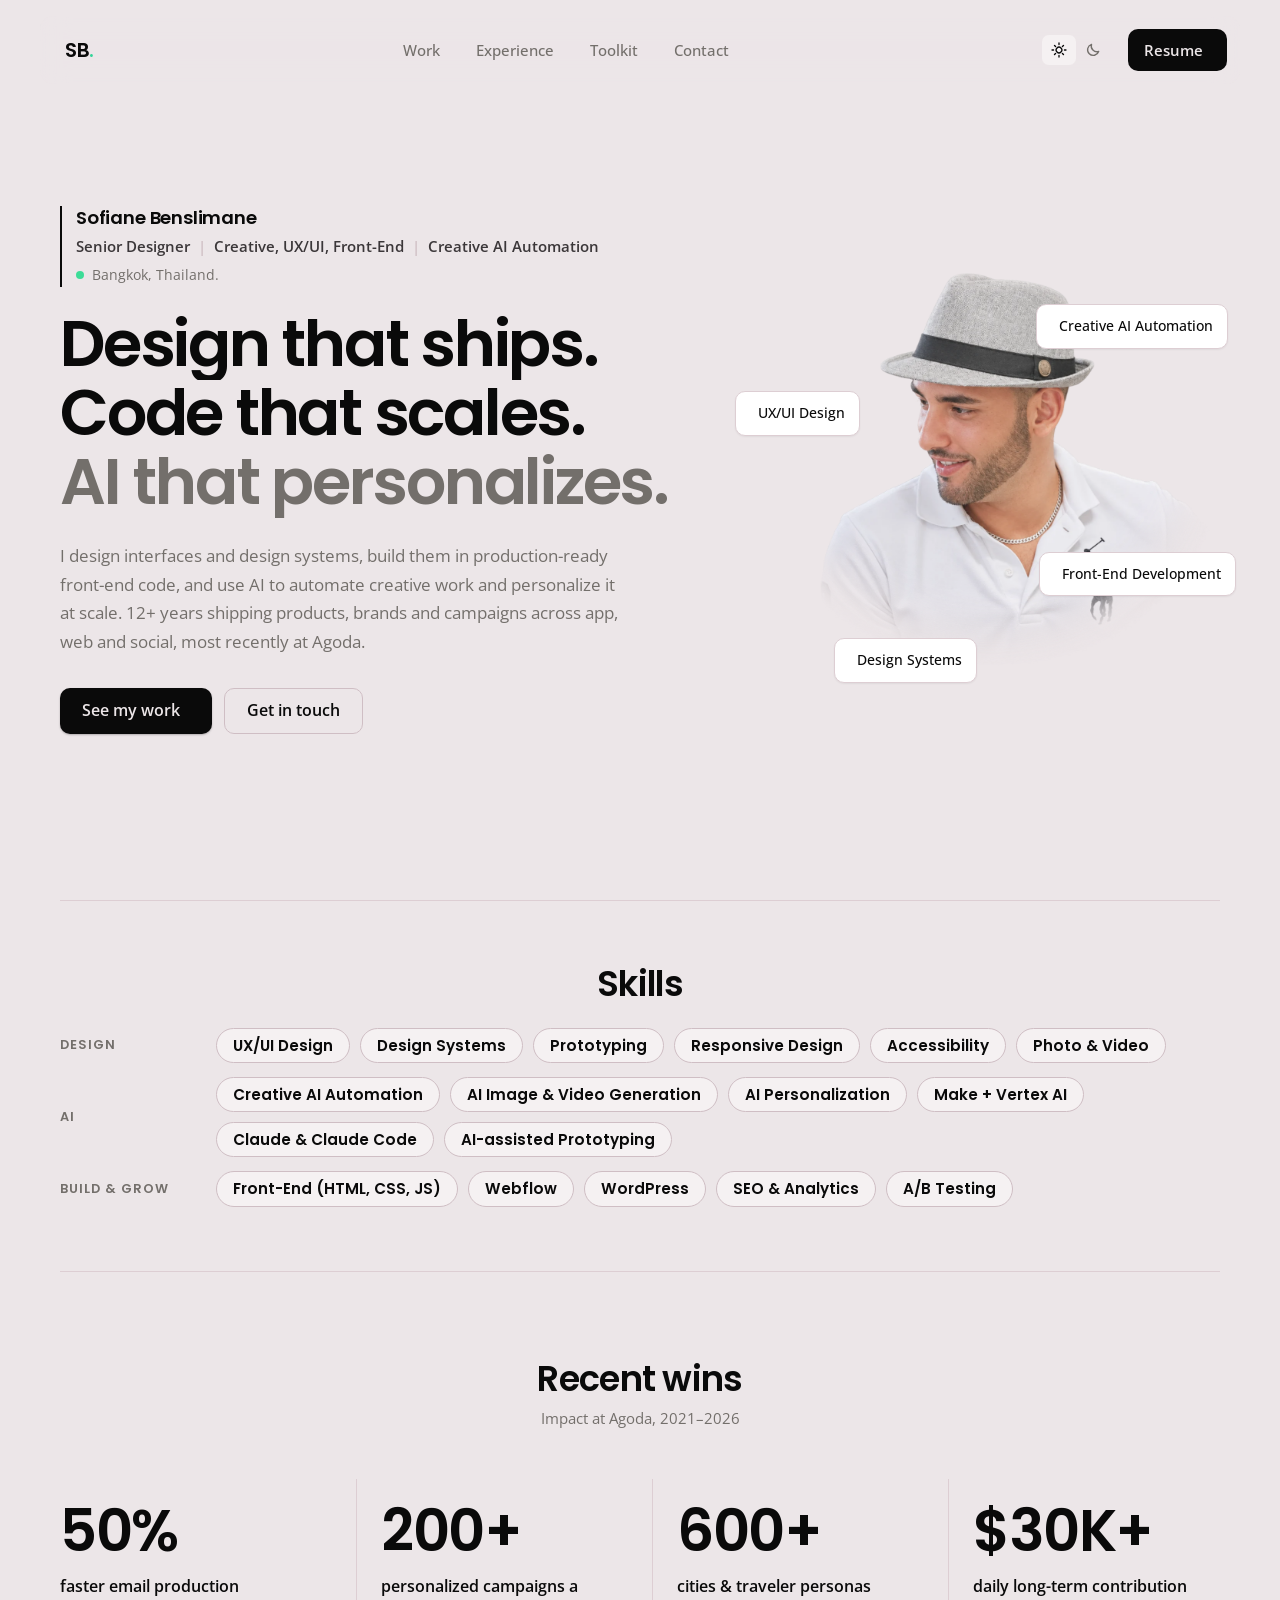
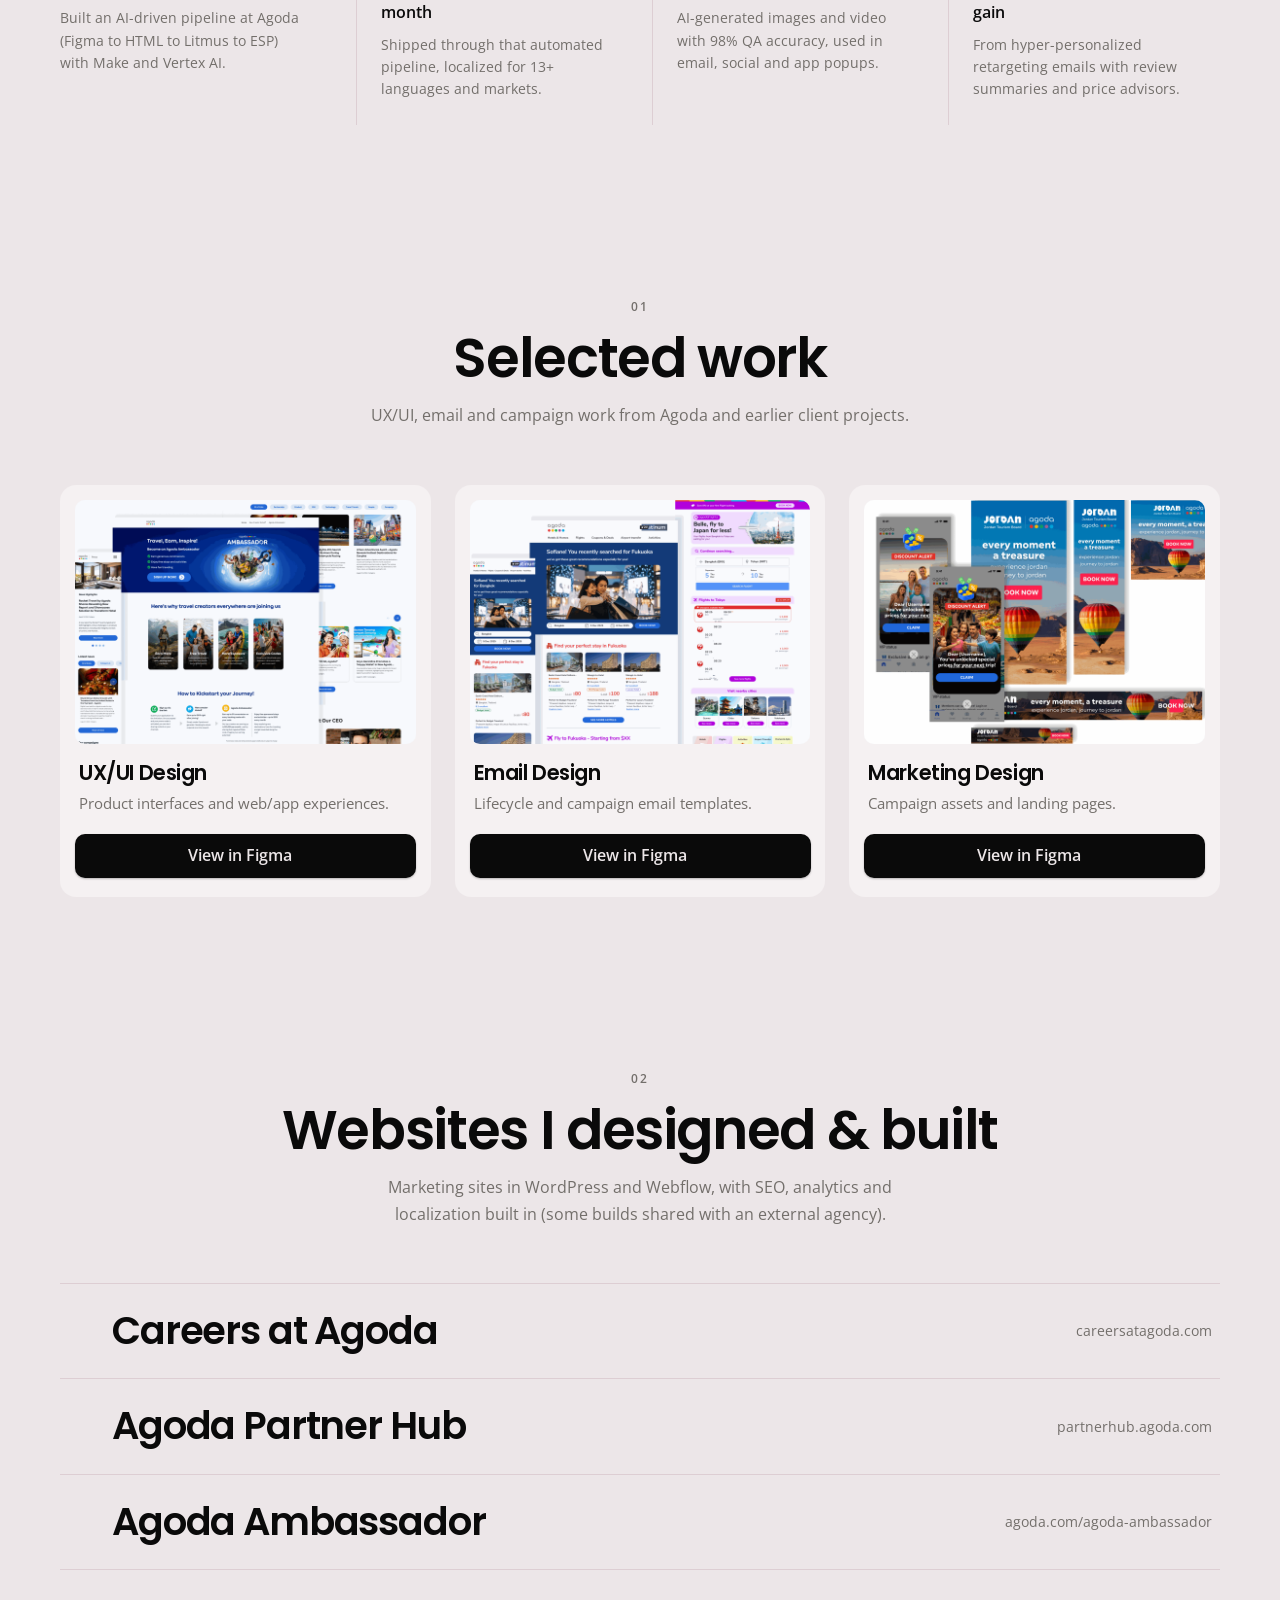
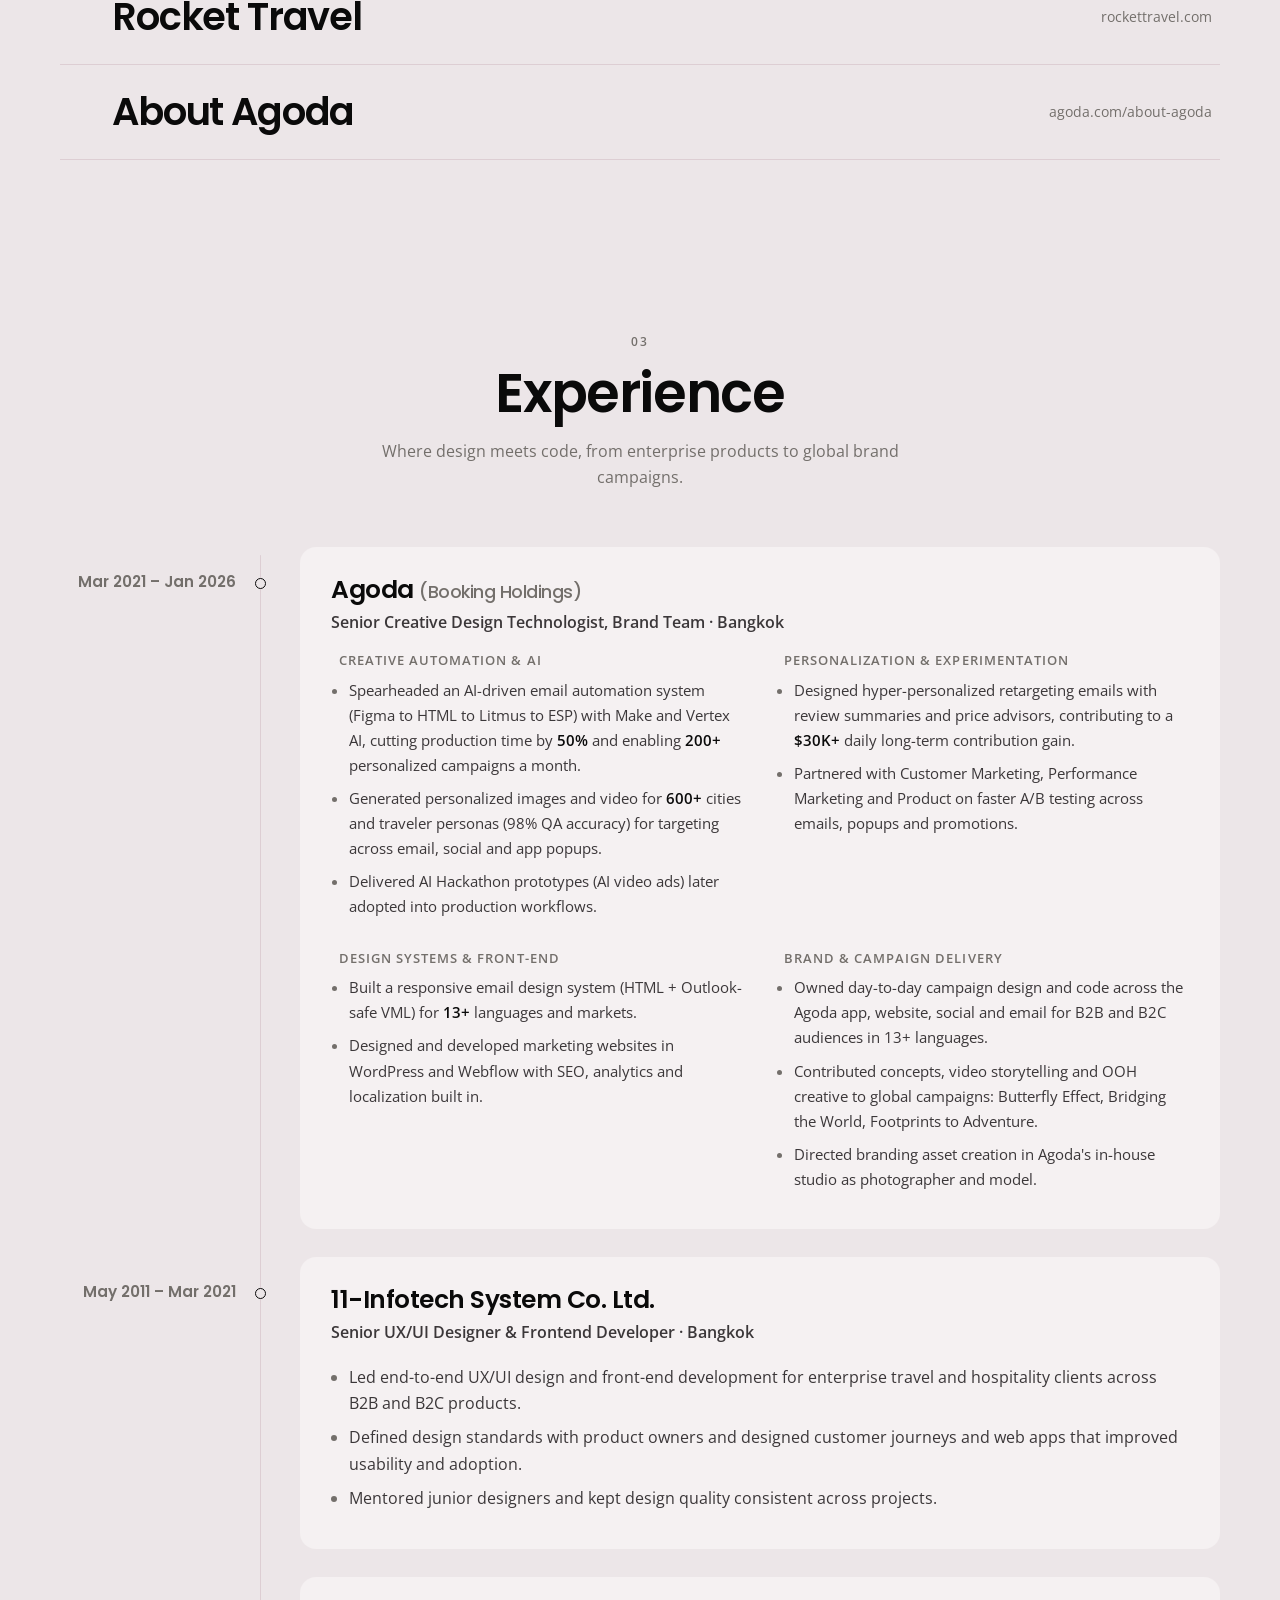
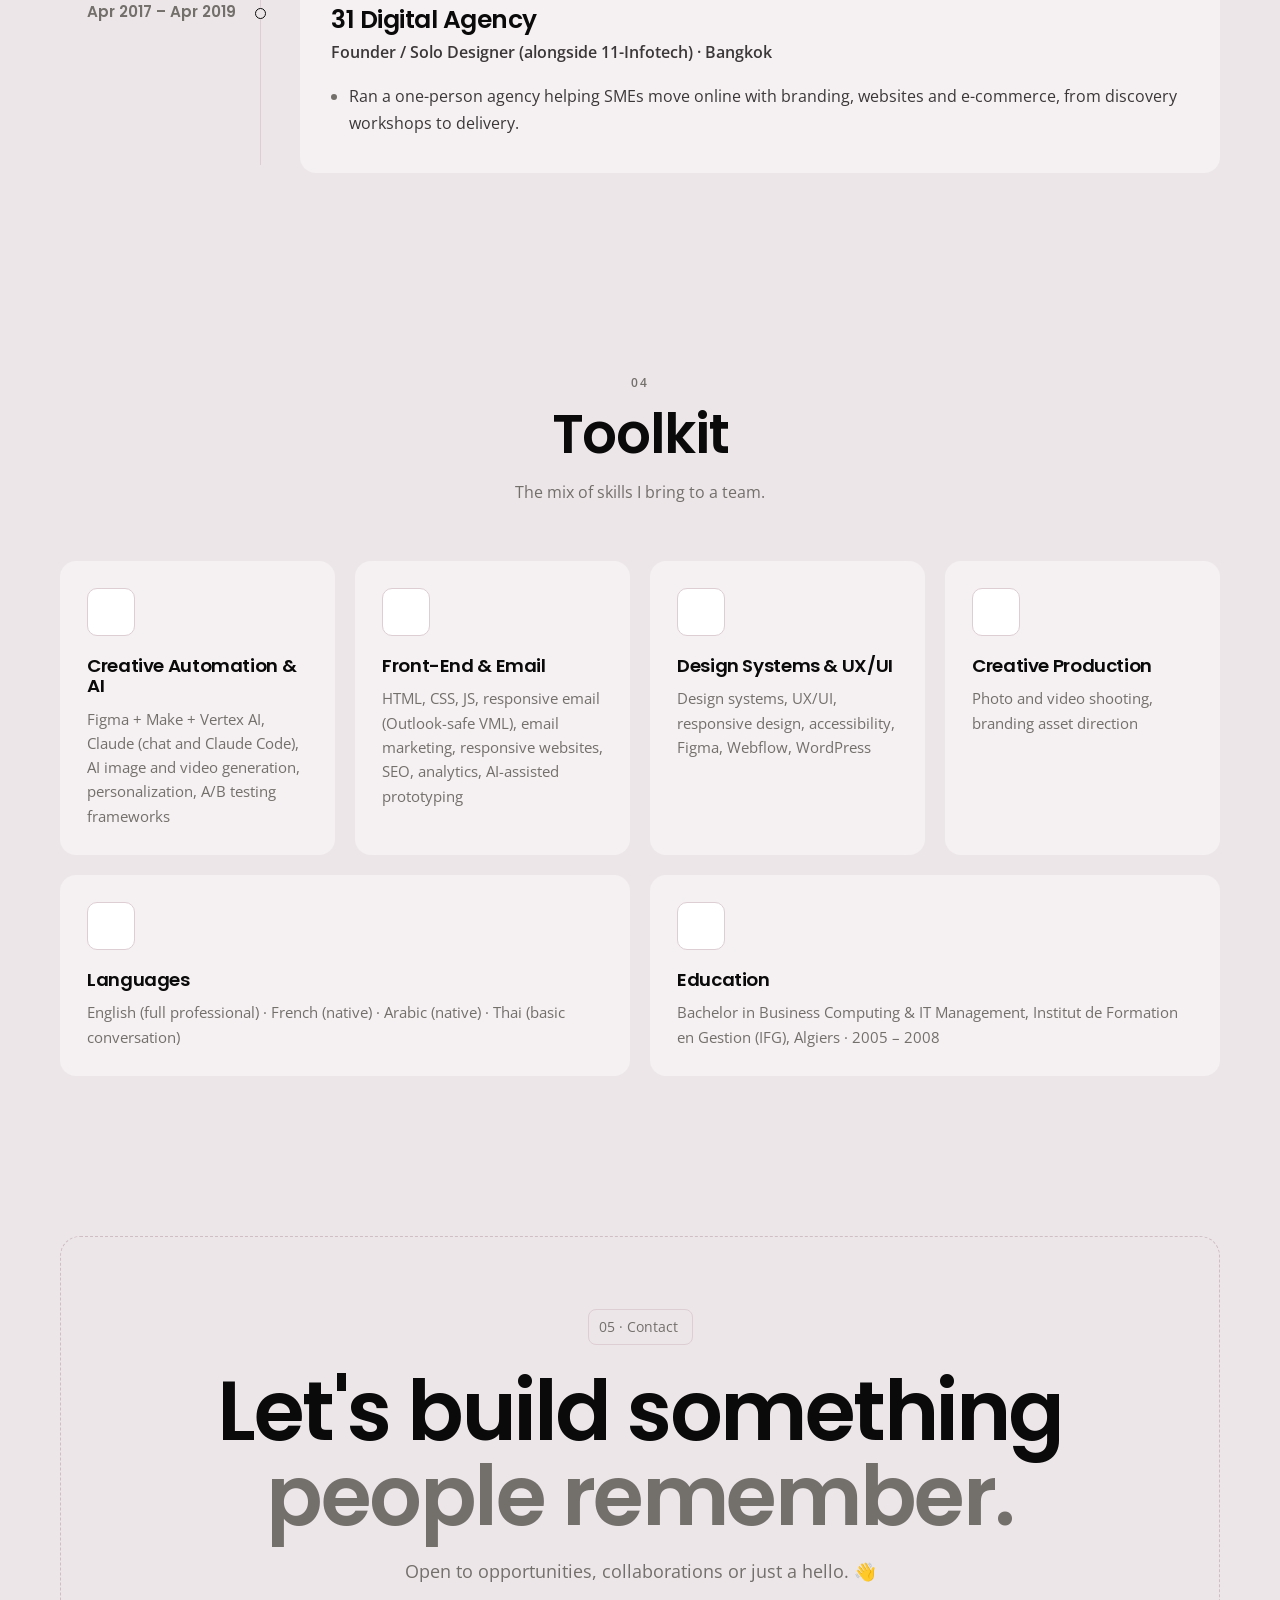
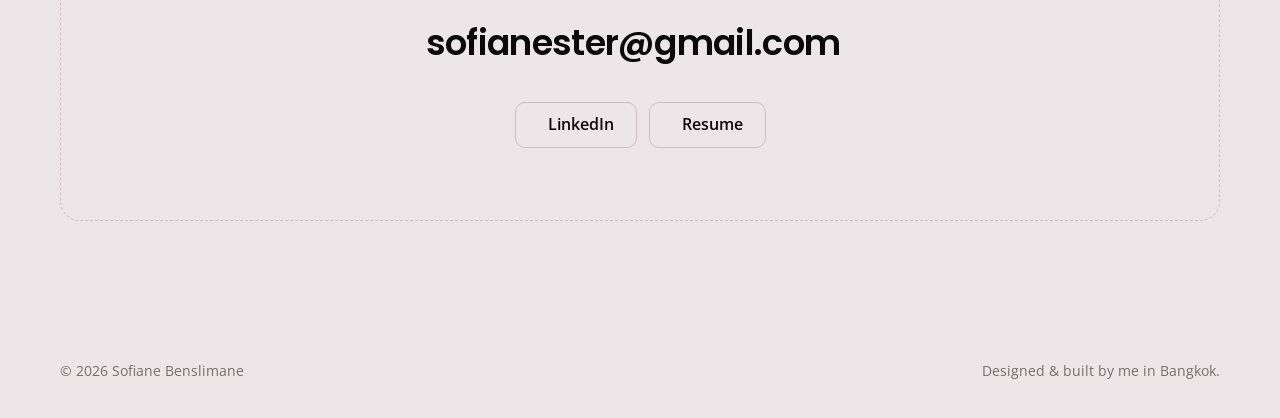
==== commit ab228d76: "Add Google Analytics 4 with Resume, Figma, LinkedIn and email click events Co-Authored-By: Claude Op" ====
--- a/index.html
+++ b/index.html
@@ -29,6 +29,30 @@
             if (t !== 'light' && t !== 'dark') t = window.matchMedia('(prefers-color-scheme: light)').matches ? 'light' : 'dark';
             d.setAttribute('data-theme', t);
         })();
+    </script>
+    <!-- Google Analytics 4 -->
+    <script async src="https://www.googletagmanager.com/gtag/js?id=G-P4QT49KC50"></script>
+    <script>
+        window.dataLayer = window.dataLayer || [];
+        function gtag(){dataLayer.push(arguments);}
+        gtag('js', new Date());
+        gtag('config', 'G-P4QT49KC50');
+
+        // Named events for the links that matter: Resume, Figma projects, LinkedIn, email.
+        document.addEventListener('click', function (e) {
+            var a = e.target.closest && e.target.closest('a[href]');
+            if (!a) return;
+            var href = a.getAttribute('href'), name = null, params = {};
+            if (href.indexOf('drive.google.com') !== -1) name = 'resume_click';
+            else if (href.indexOf('figma.com') !== -1) name = 'figma_project_click';
+            else if (href.indexOf('linkedin.com') !== -1) name = 'linkedin_click';
+            else if (href.indexOf('mailto:') === 0) name = 'email_click';
+            if (!name) return;
+            var title = a.querySelector('h3');
+            params.link_location = a.closest('nav, header') ? 'nav' : (a.closest('section') ? a.closest('section').id || 'page' : 'page');
+            if (title) params.project = title.textContent.trim();
+            gtag('event', name, params);
+        });
     </script>
 </head>
 <body>
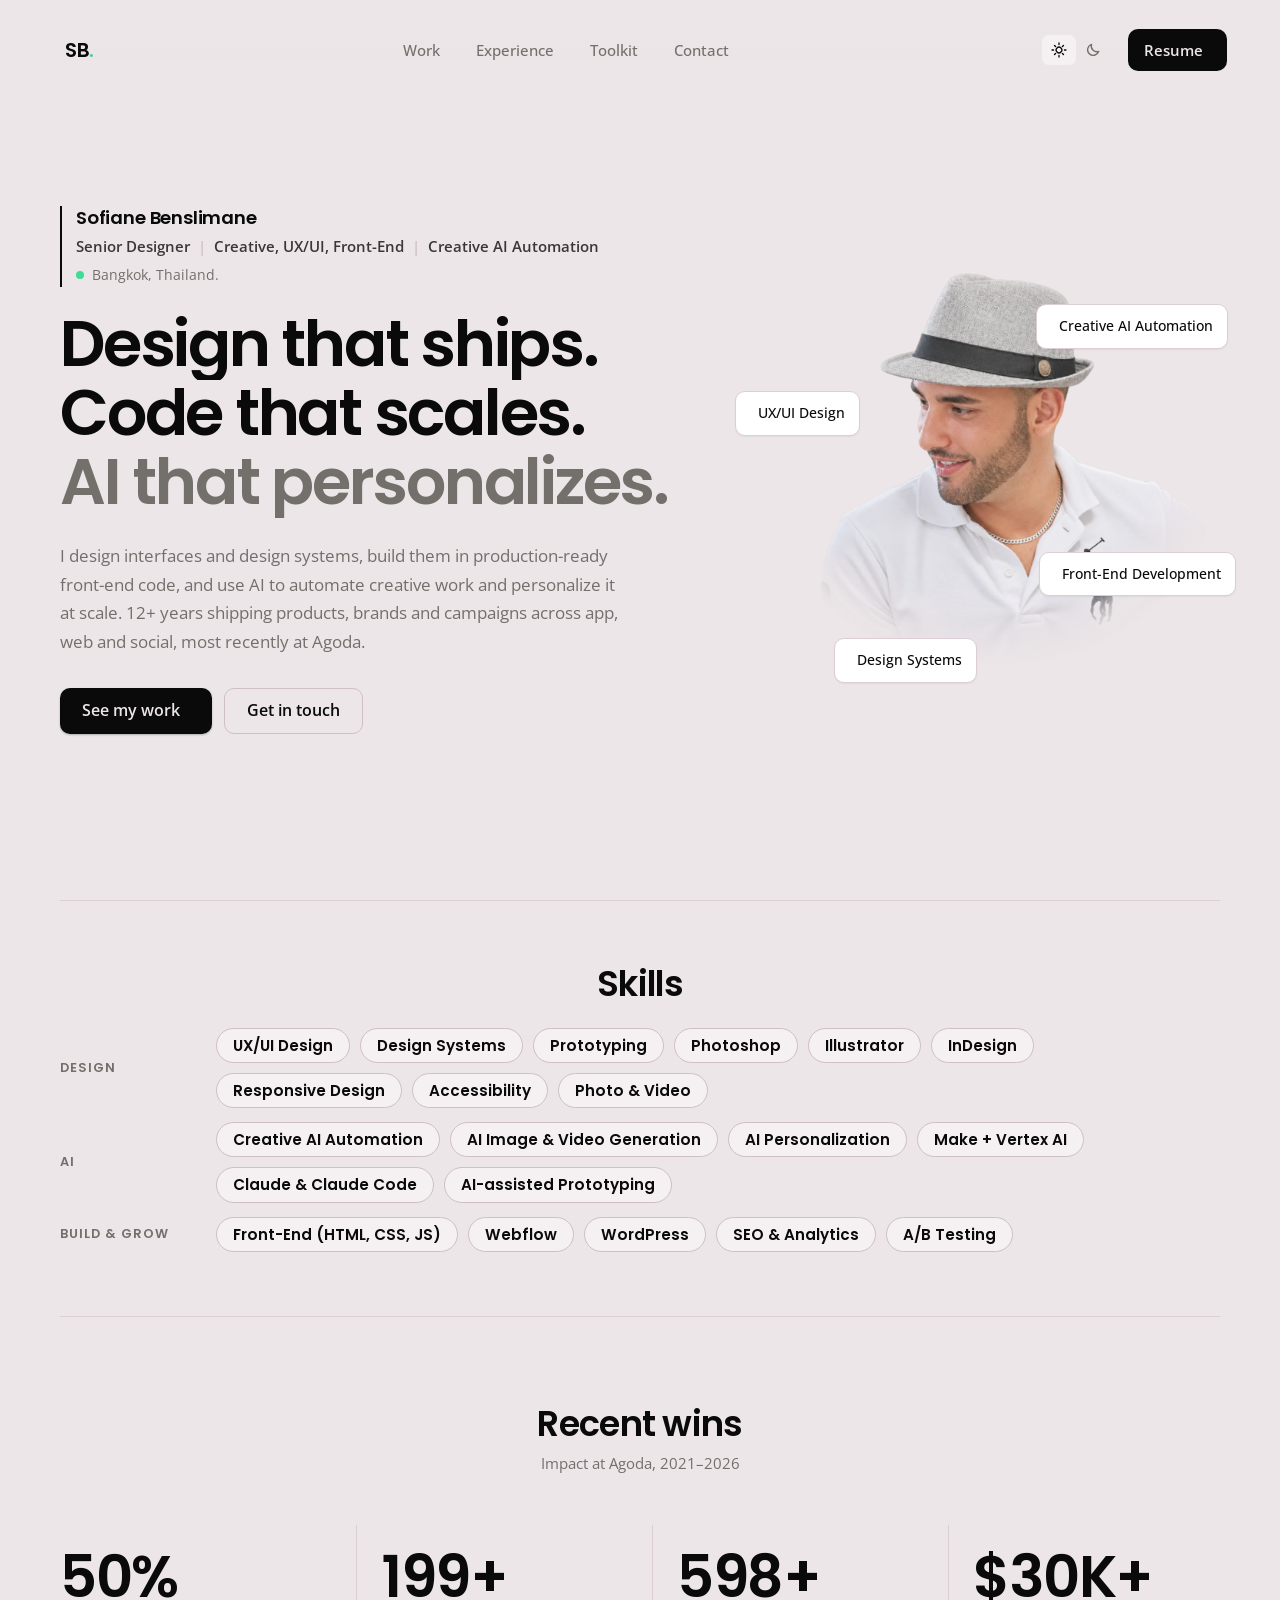
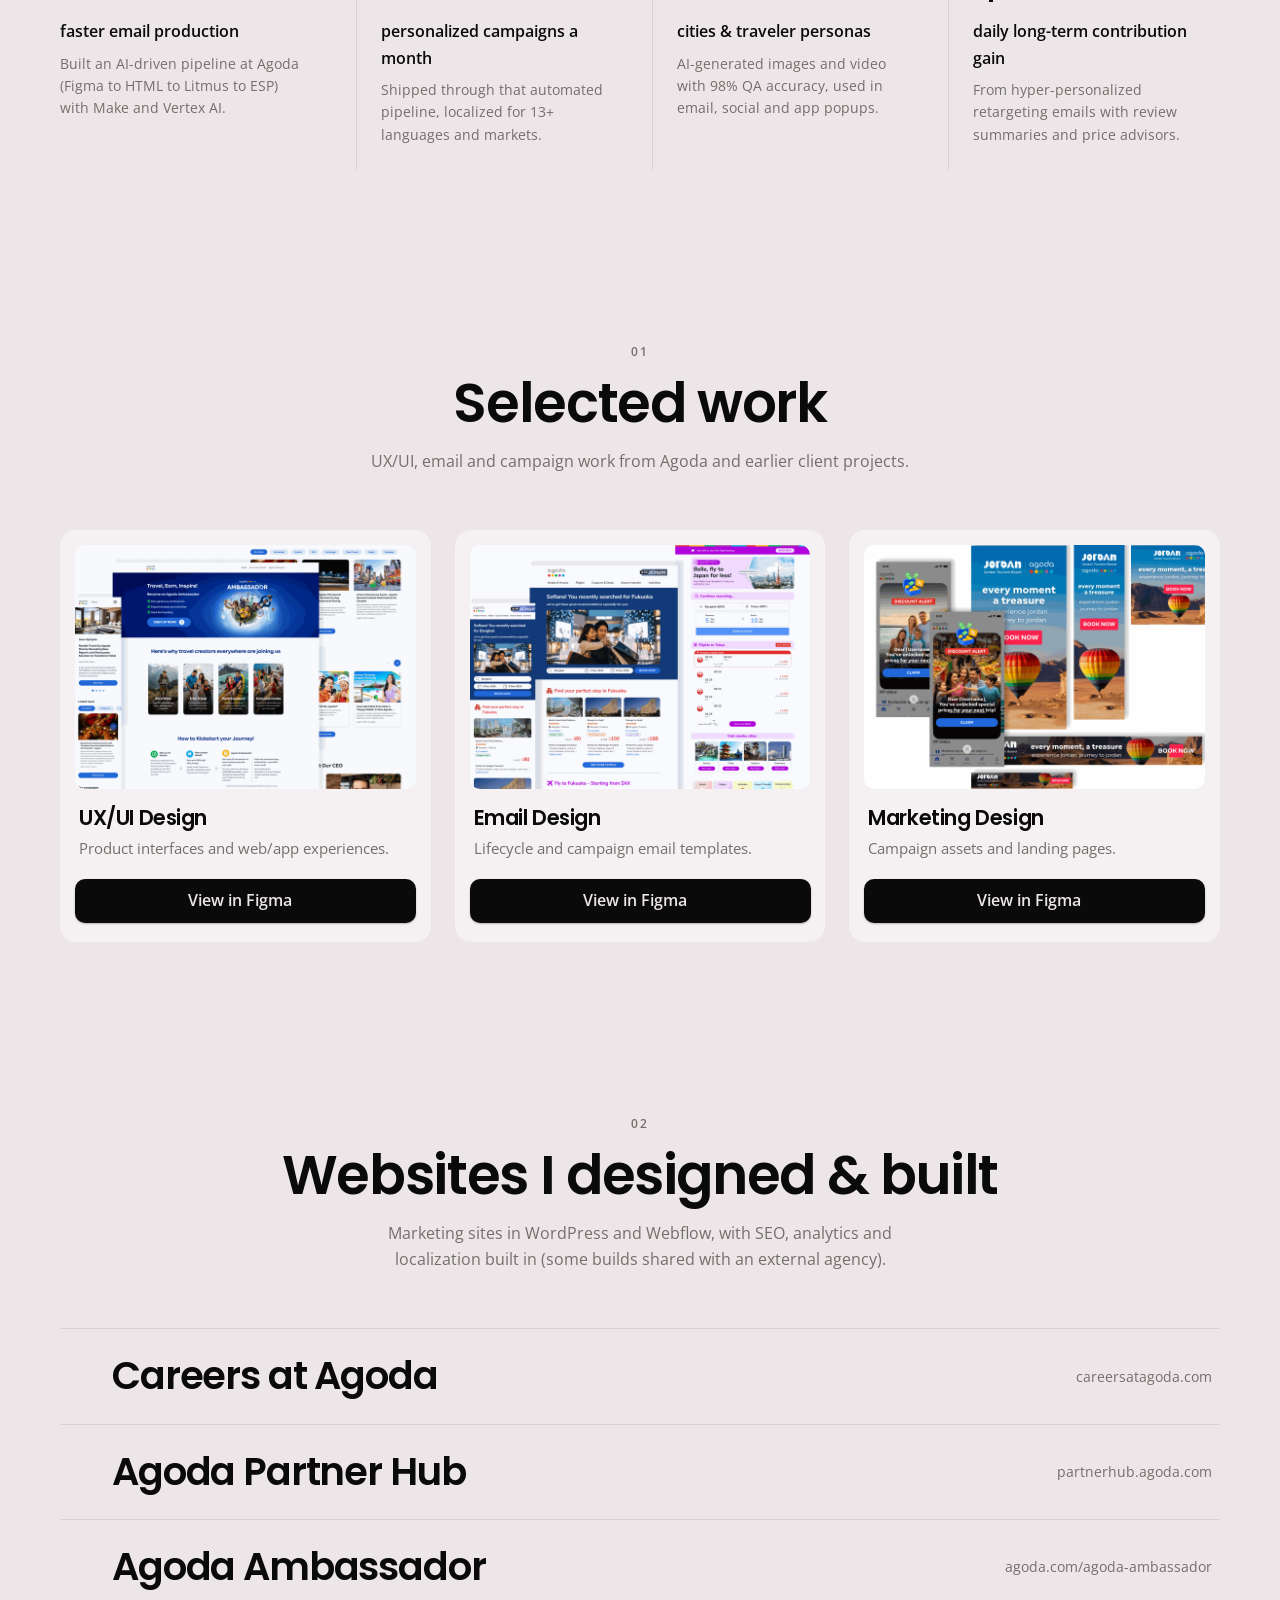
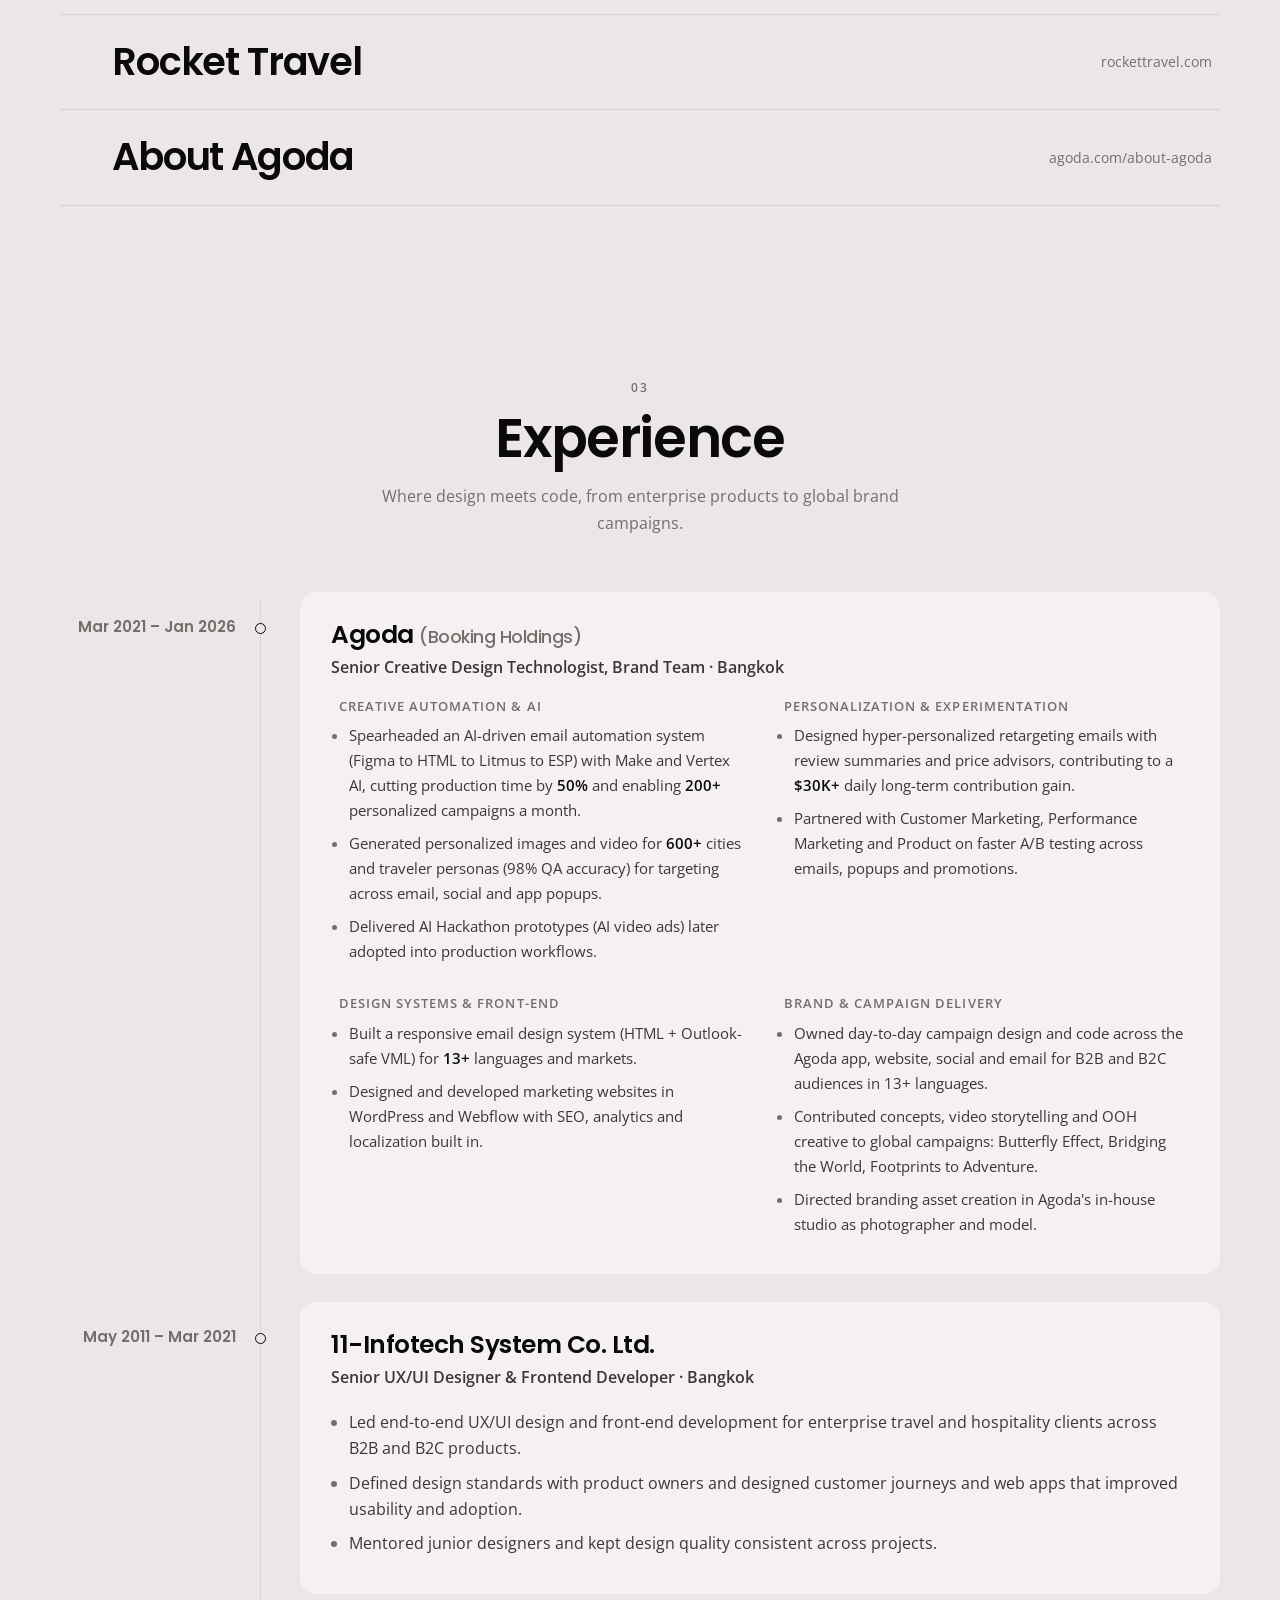
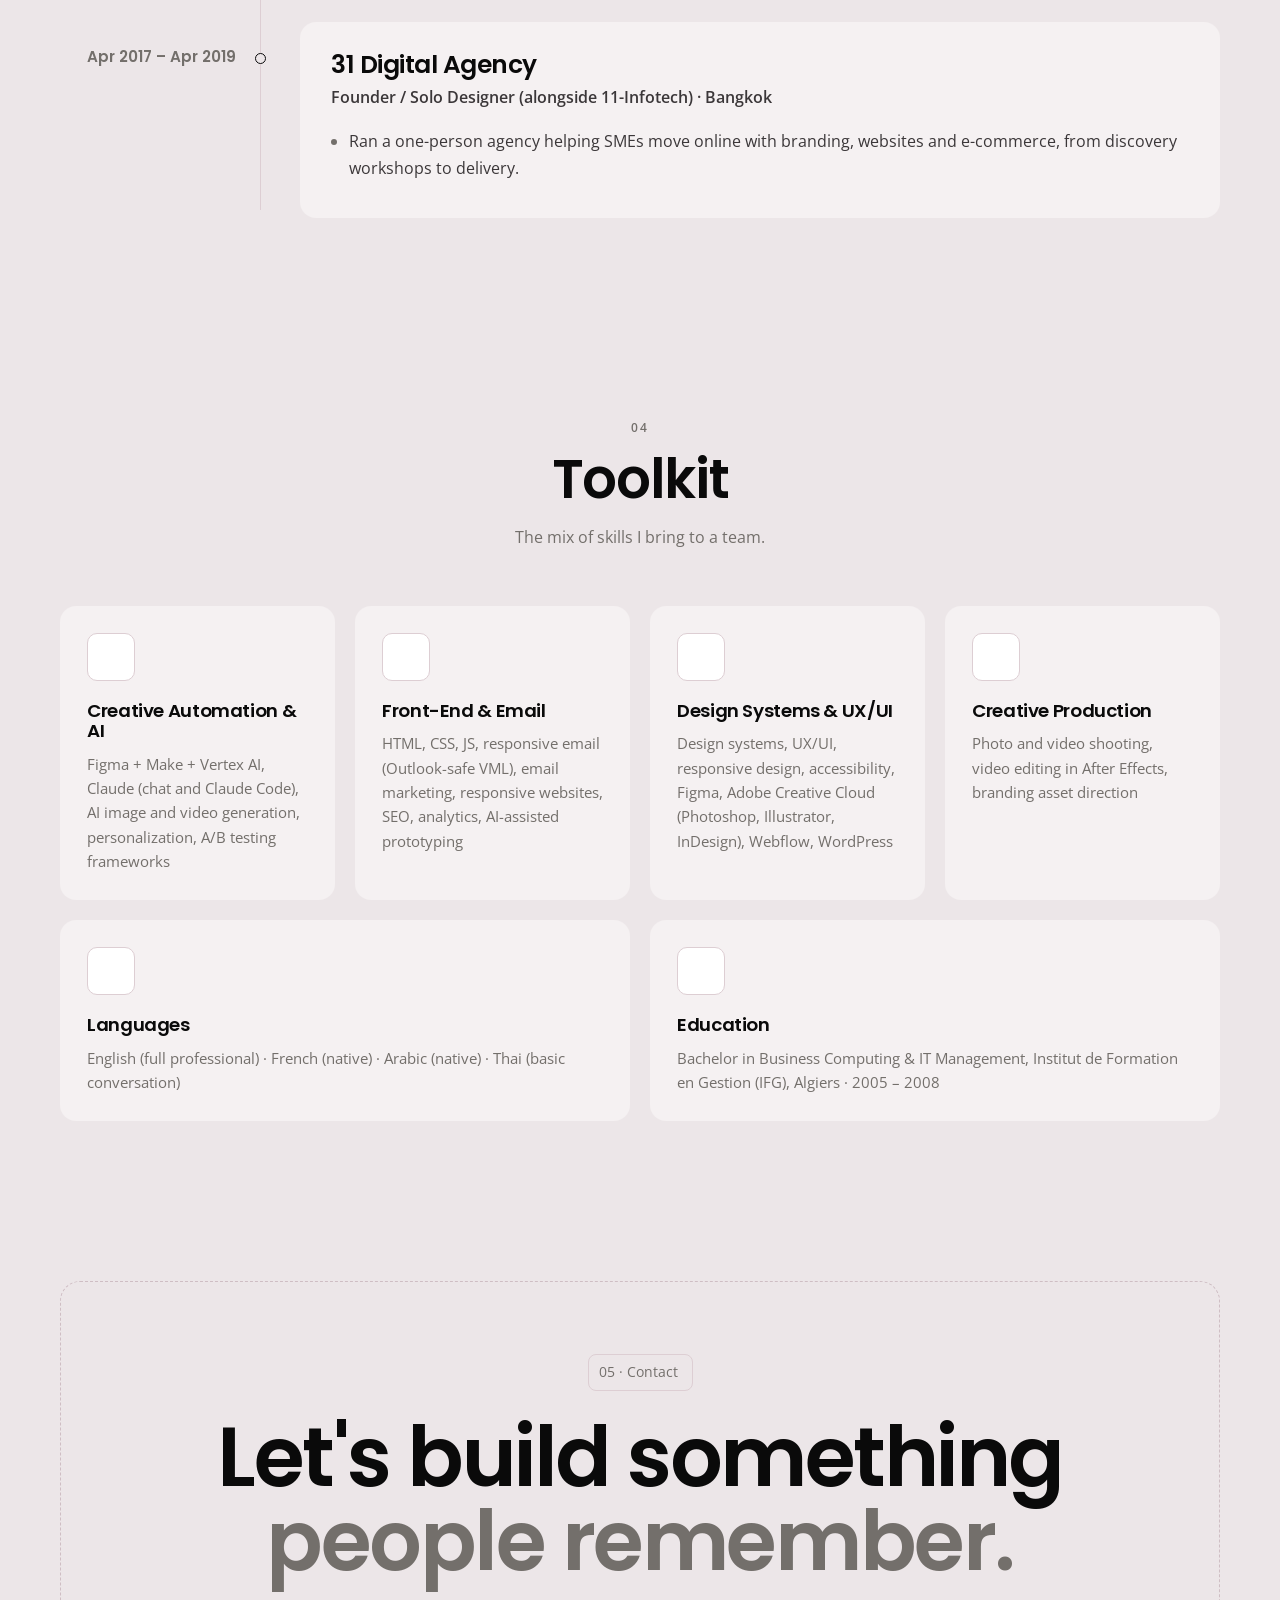
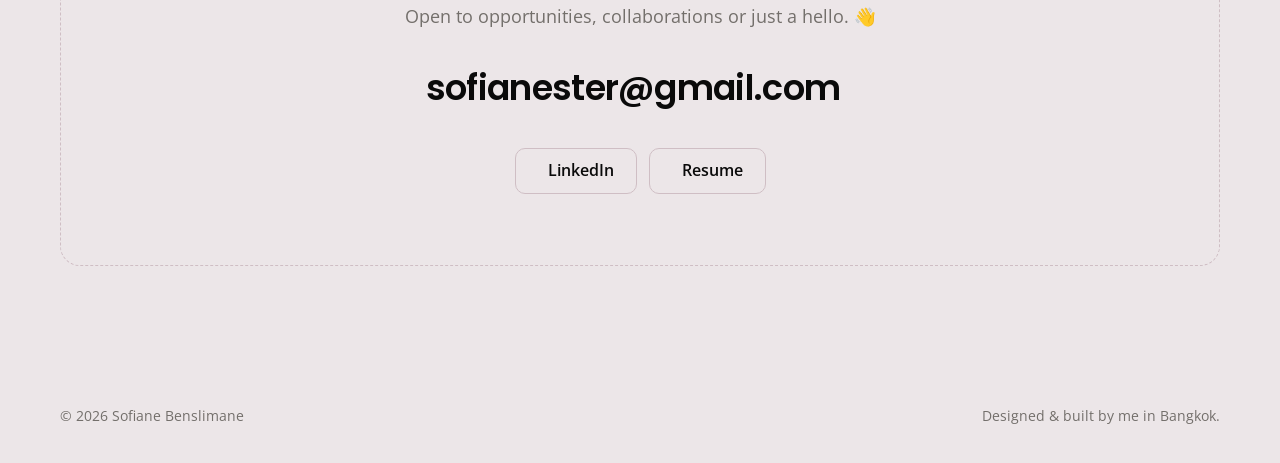
==== commit 022c0aae: "Add Adobe tools (Photoshop, Illustrator, InDesign, After Effects) to skills and toolkit Co-Authored-" ====
--- a/index.html
+++ b/index.html
@@ -134,6 +134,9 @@
                     <li>UX/UI Design</li>
                     <li>Design Systems</li>
                     <li>Prototyping</li>
+                    <li>Photoshop</li>
+                    <li>Illustrator</li>
+                    <li>InDesign</li>
                     <li>Responsive Design</li>
                     <li>Accessibility</li>
                     <li>Photo &amp; Video</li>
@@ -318,12 +321,12 @@
             <div class="tool-card spot reveal" style="--d:2">
                 <span class="tool-icon"><i class="fas fa-vector-square" aria-hidden="true"></i></span>
                 <h3>Design Systems &amp; UX/UI</h3>
-                <p>Design systems, UX/UI, responsive design, accessibility, Figma, Webflow, WordPress</p>
+                <p>Design systems, UX/UI, responsive design, accessibility, Figma, Adobe Creative Cloud (Photoshop, Illustrator, InDesign), Webflow, WordPress</p>
             </div>
             <div class="tool-card spot reveal" style="--d:3">
                 <span class="tool-icon"><i class="fas fa-camera" aria-hidden="true"></i></span>
                 <h3>Creative Production</h3>
-                <p>Photo and video shooting, branding asset direction</p>
+                <p>Photo and video shooting, video editing in After Effects, branding asset direction</p>
             </div>
             <div class="tool-card tool-wide spot reveal">
                 <span class="tool-icon"><i class="fas fa-language" aria-hidden="true"></i></span>
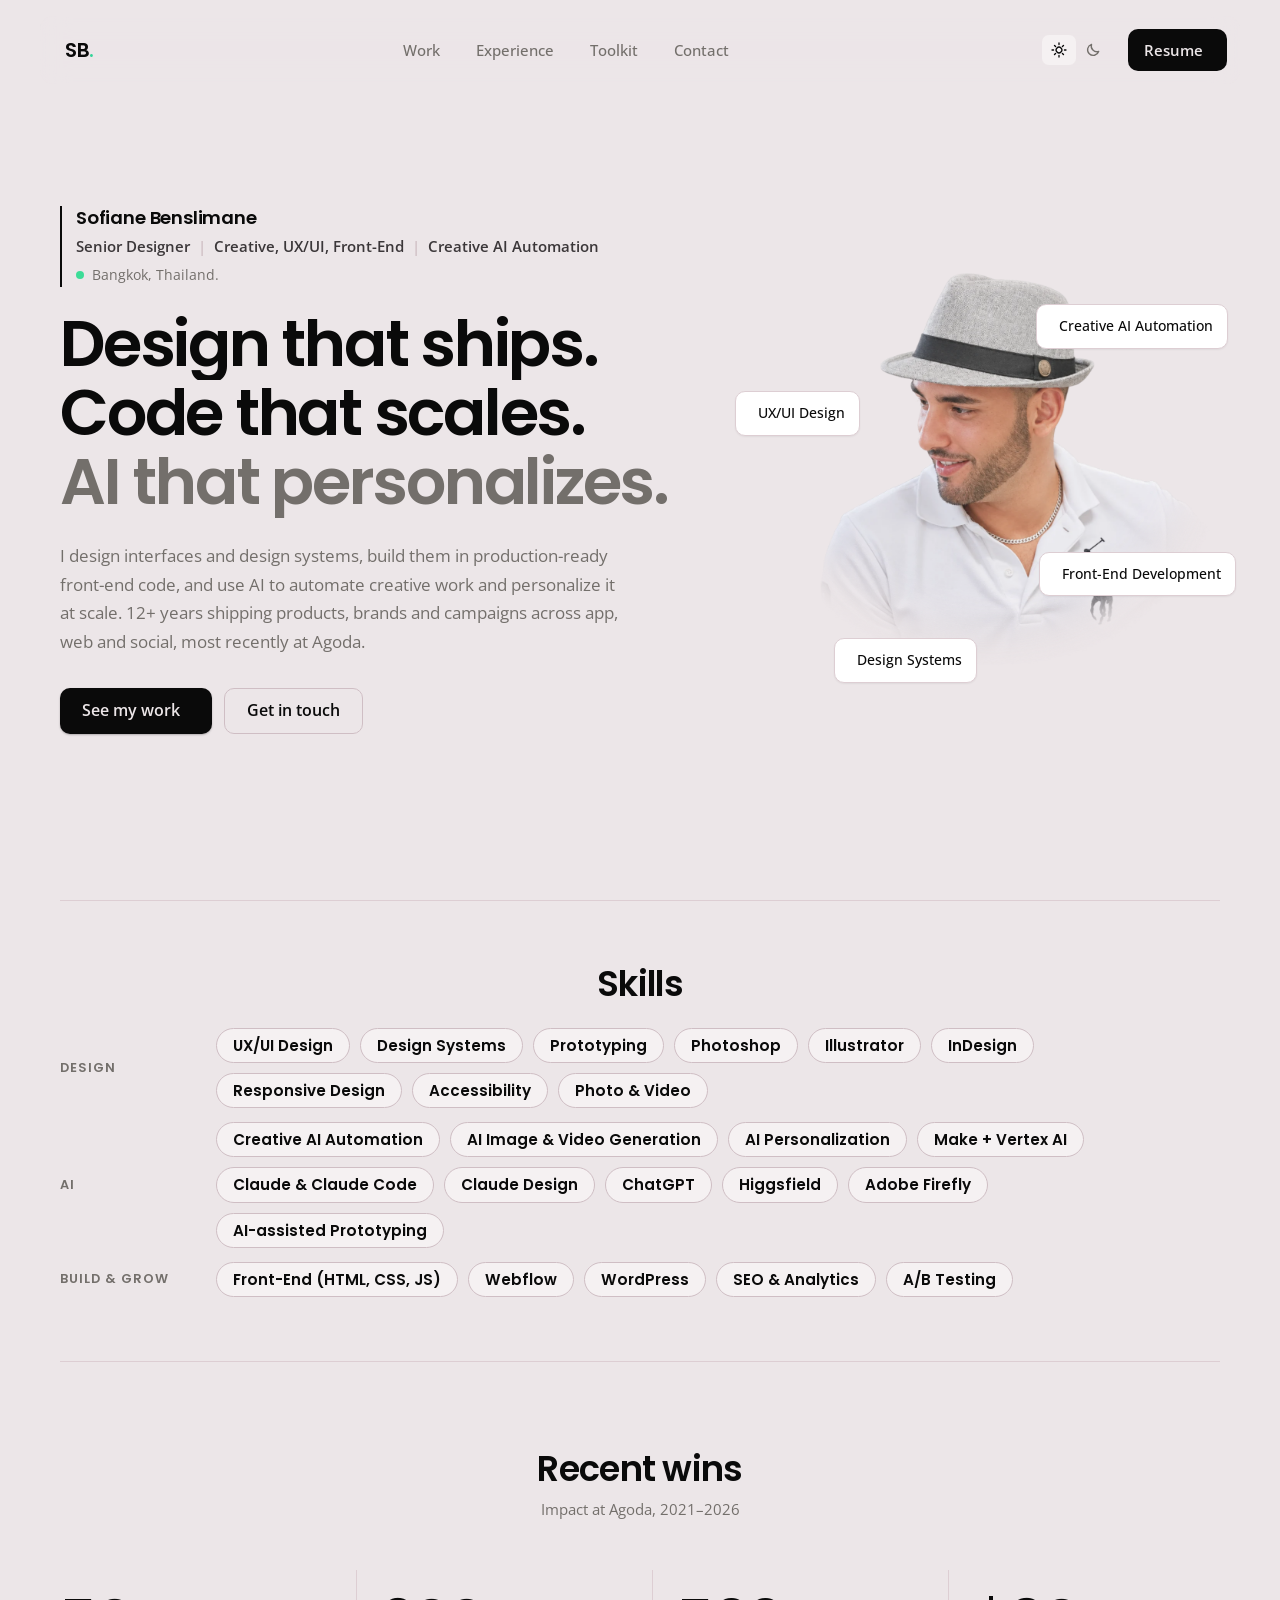
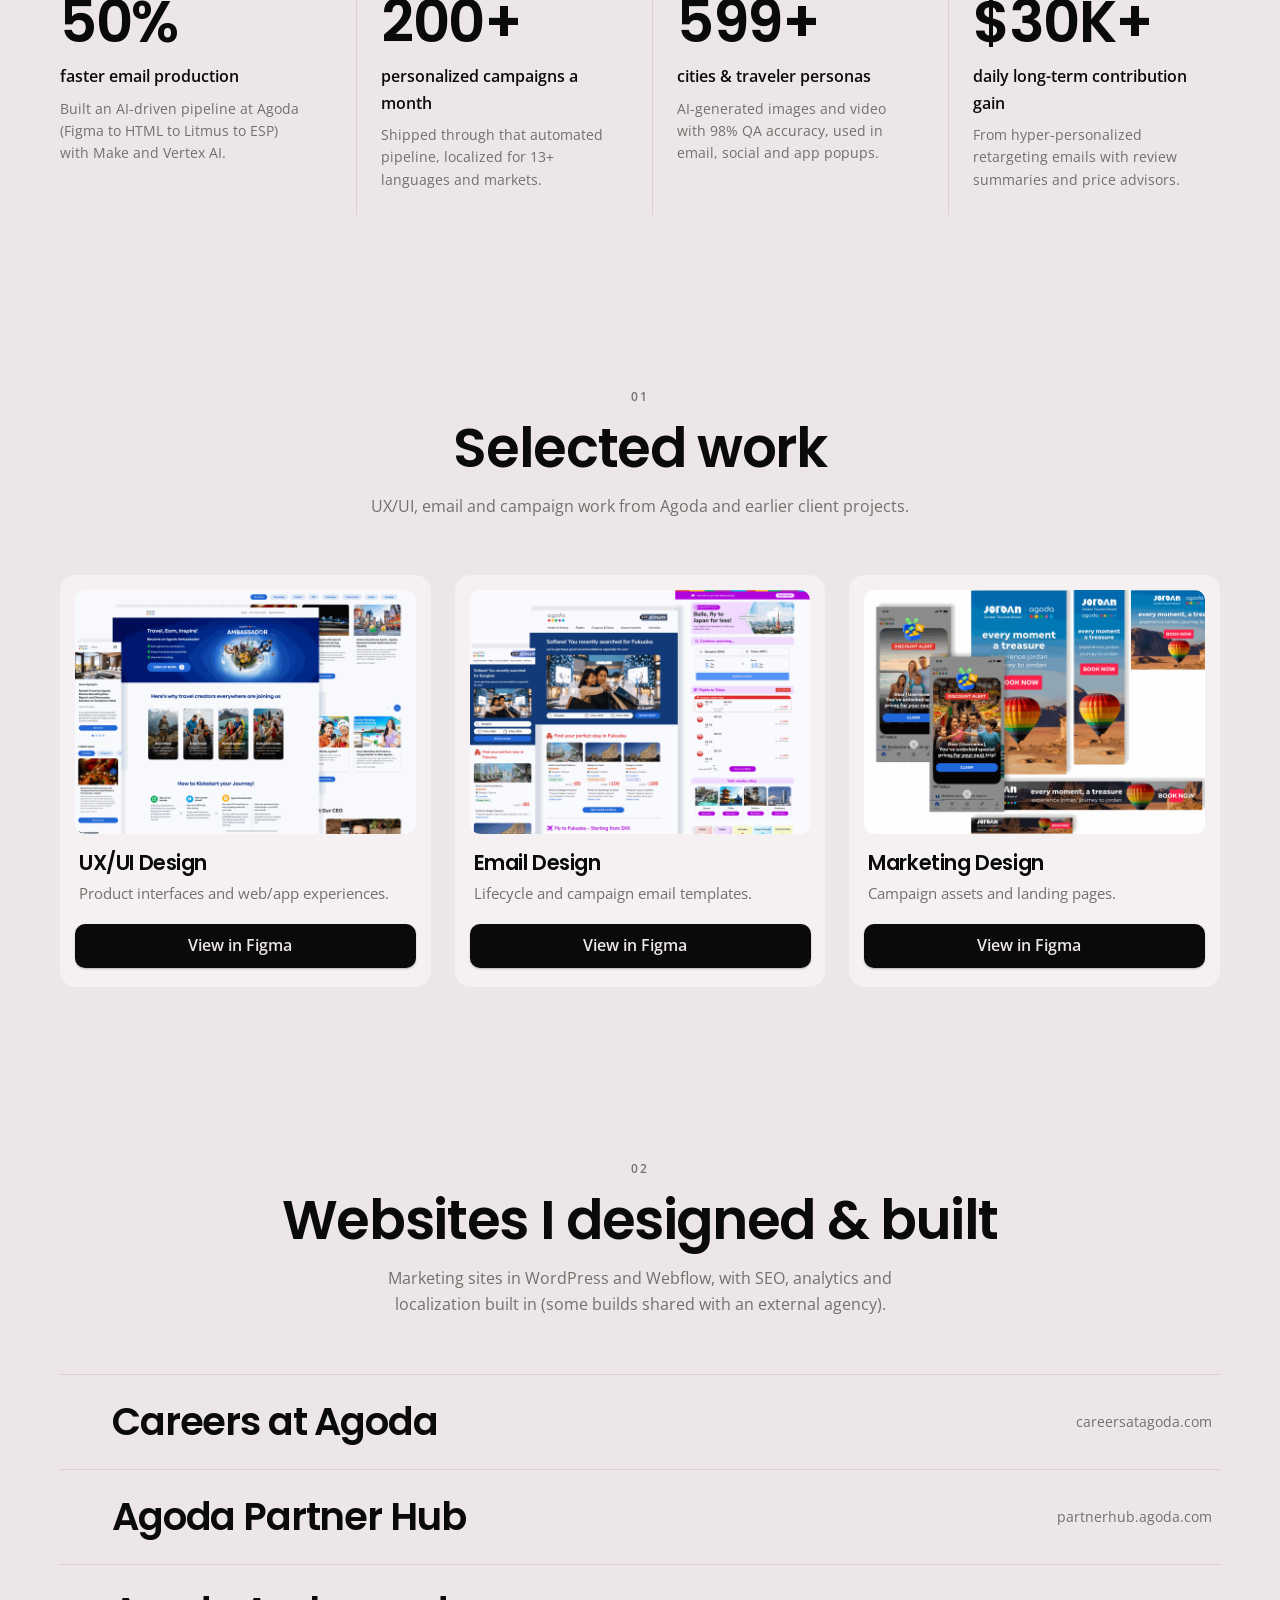
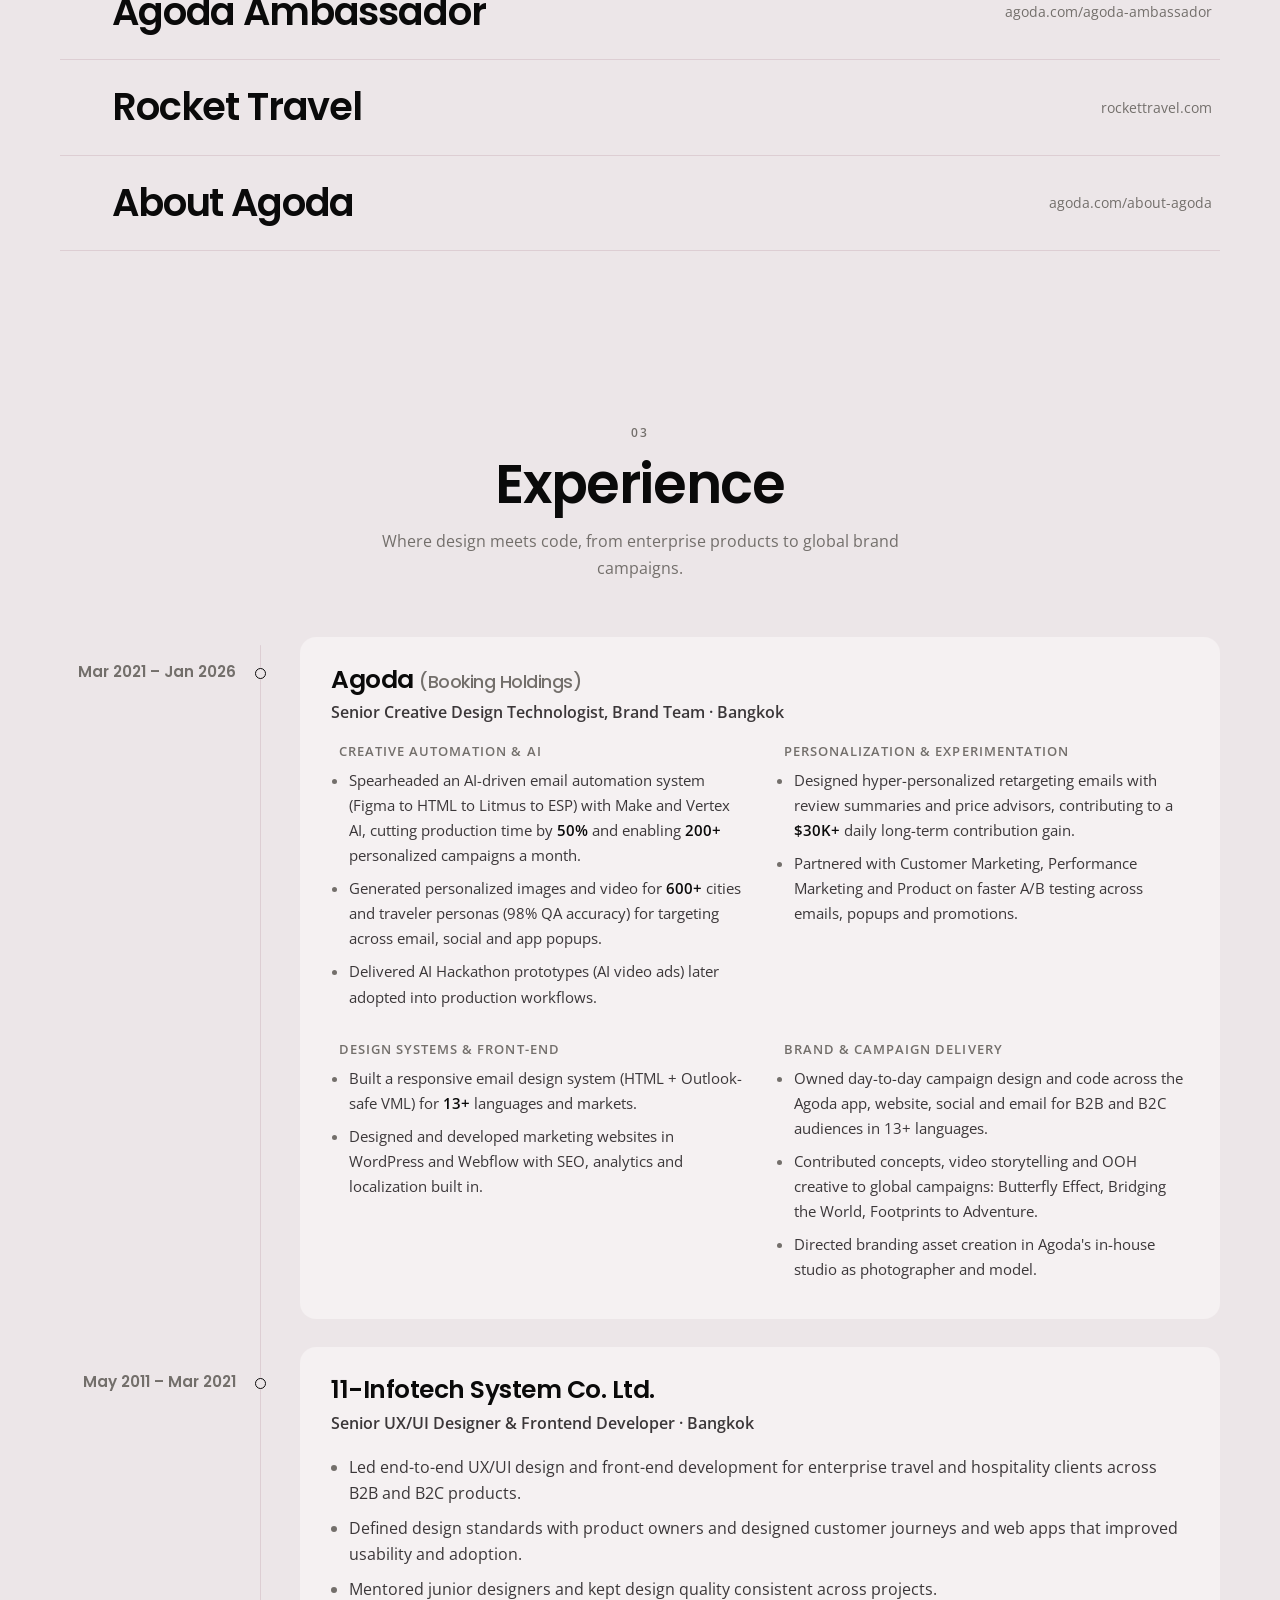
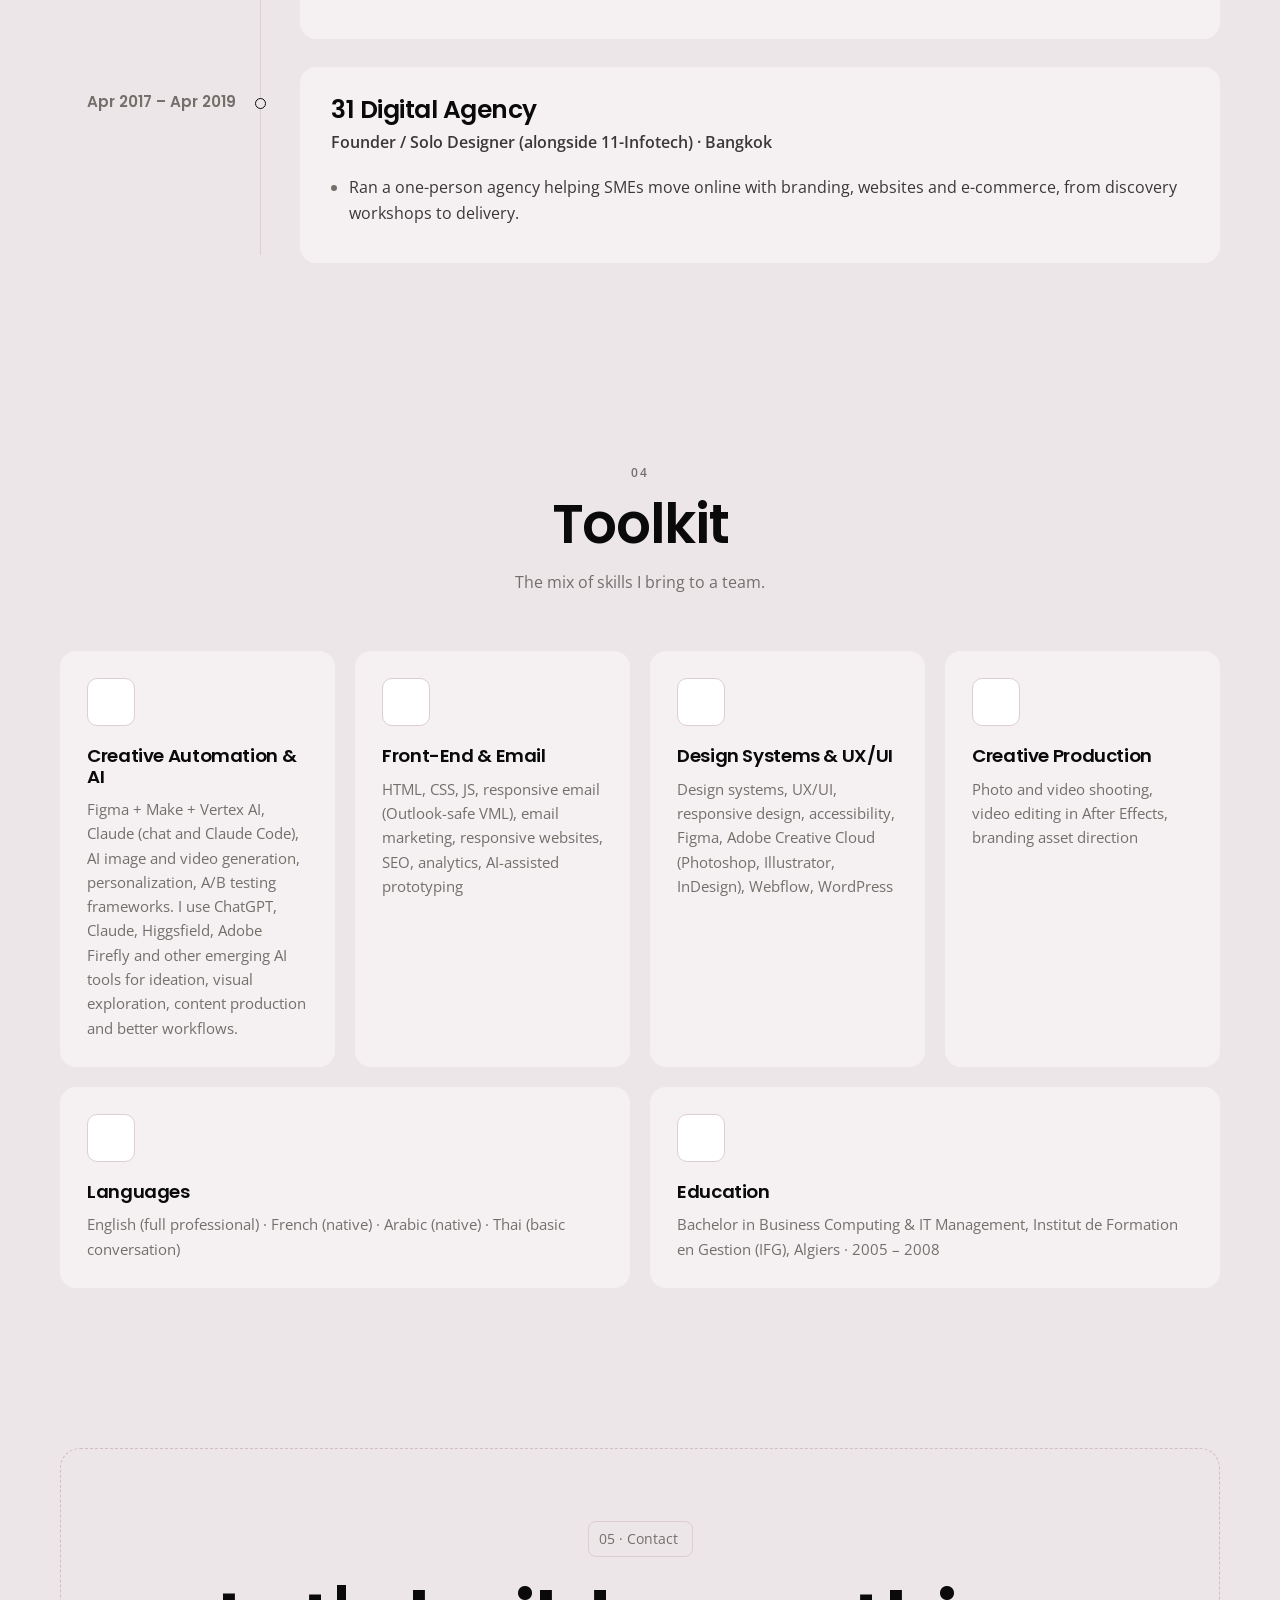
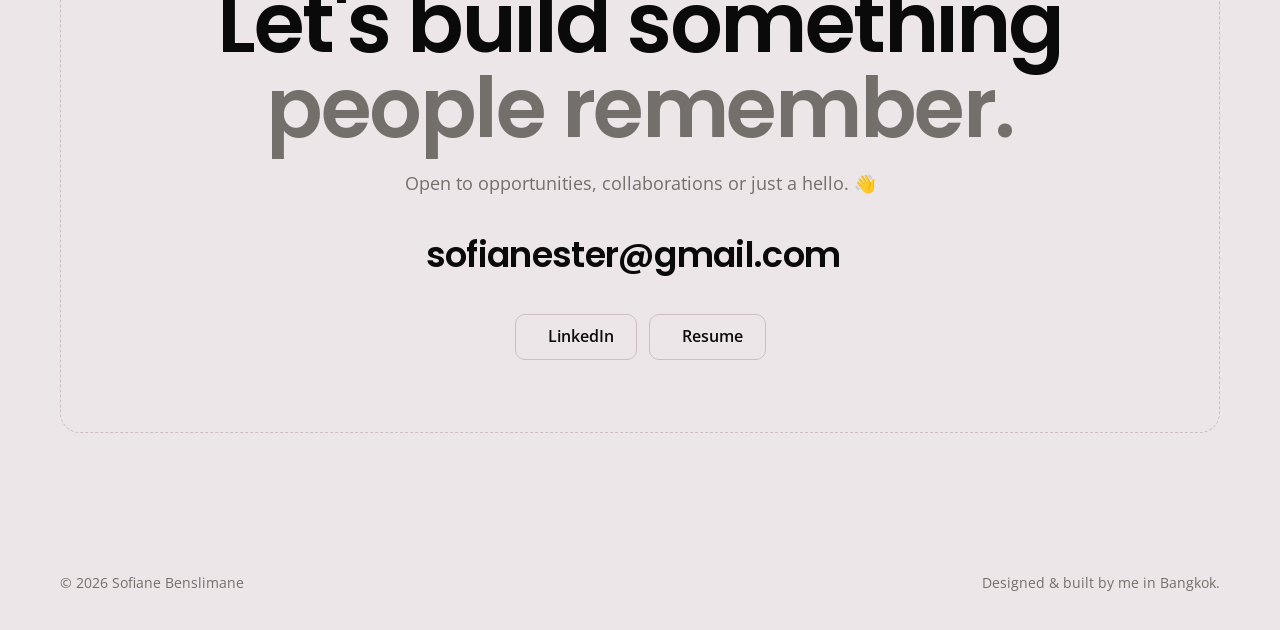
==== commit ffe5a78d: "Add AI & Productivity tools (Claude Design, ChatGPT, Higgsfield, Adobe Firefly) Co-Authored-By: Clau" ====
--- a/index.html
+++ b/index.html
@@ -150,6 +150,10 @@
                     <li>AI Personalization</li>
                     <li>Make + Vertex AI</li>
                     <li>Claude &amp; Claude Code</li>
+                    <li>Claude Design</li>
+                    <li>ChatGPT</li>
+                    <li>Higgsfield</li>
+                    <li>Adobe Firefly</li>
                     <li>AI-assisted Prototyping</li>
                 </ul>
             </div>
@@ -311,7 +315,7 @@
             <div class="tool-card spot reveal">
                 <span class="tool-icon"><i class="fas fa-robot" aria-hidden="true"></i></span>
                 <h3>Creative Automation &amp; AI</h3>
-                <p>Figma + Make + Vertex AI, Claude (chat and Claude Code), AI image and video generation, personalization, A/B testing frameworks</p>
+                <p>Figma + Make + Vertex AI, Claude (chat and Claude Code), AI image and video generation, personalization, A/B testing frameworks. I use ChatGPT, Claude, Higgsfield, Adobe Firefly and other emerging AI tools for ideation, visual exploration, content production and better workflows.</p>
             </div>
             <div class="tool-card spot reveal" style="--d:1">
                 <span class="tool-icon"><i class="fas fa-code" aria-hidden="true"></i></span>
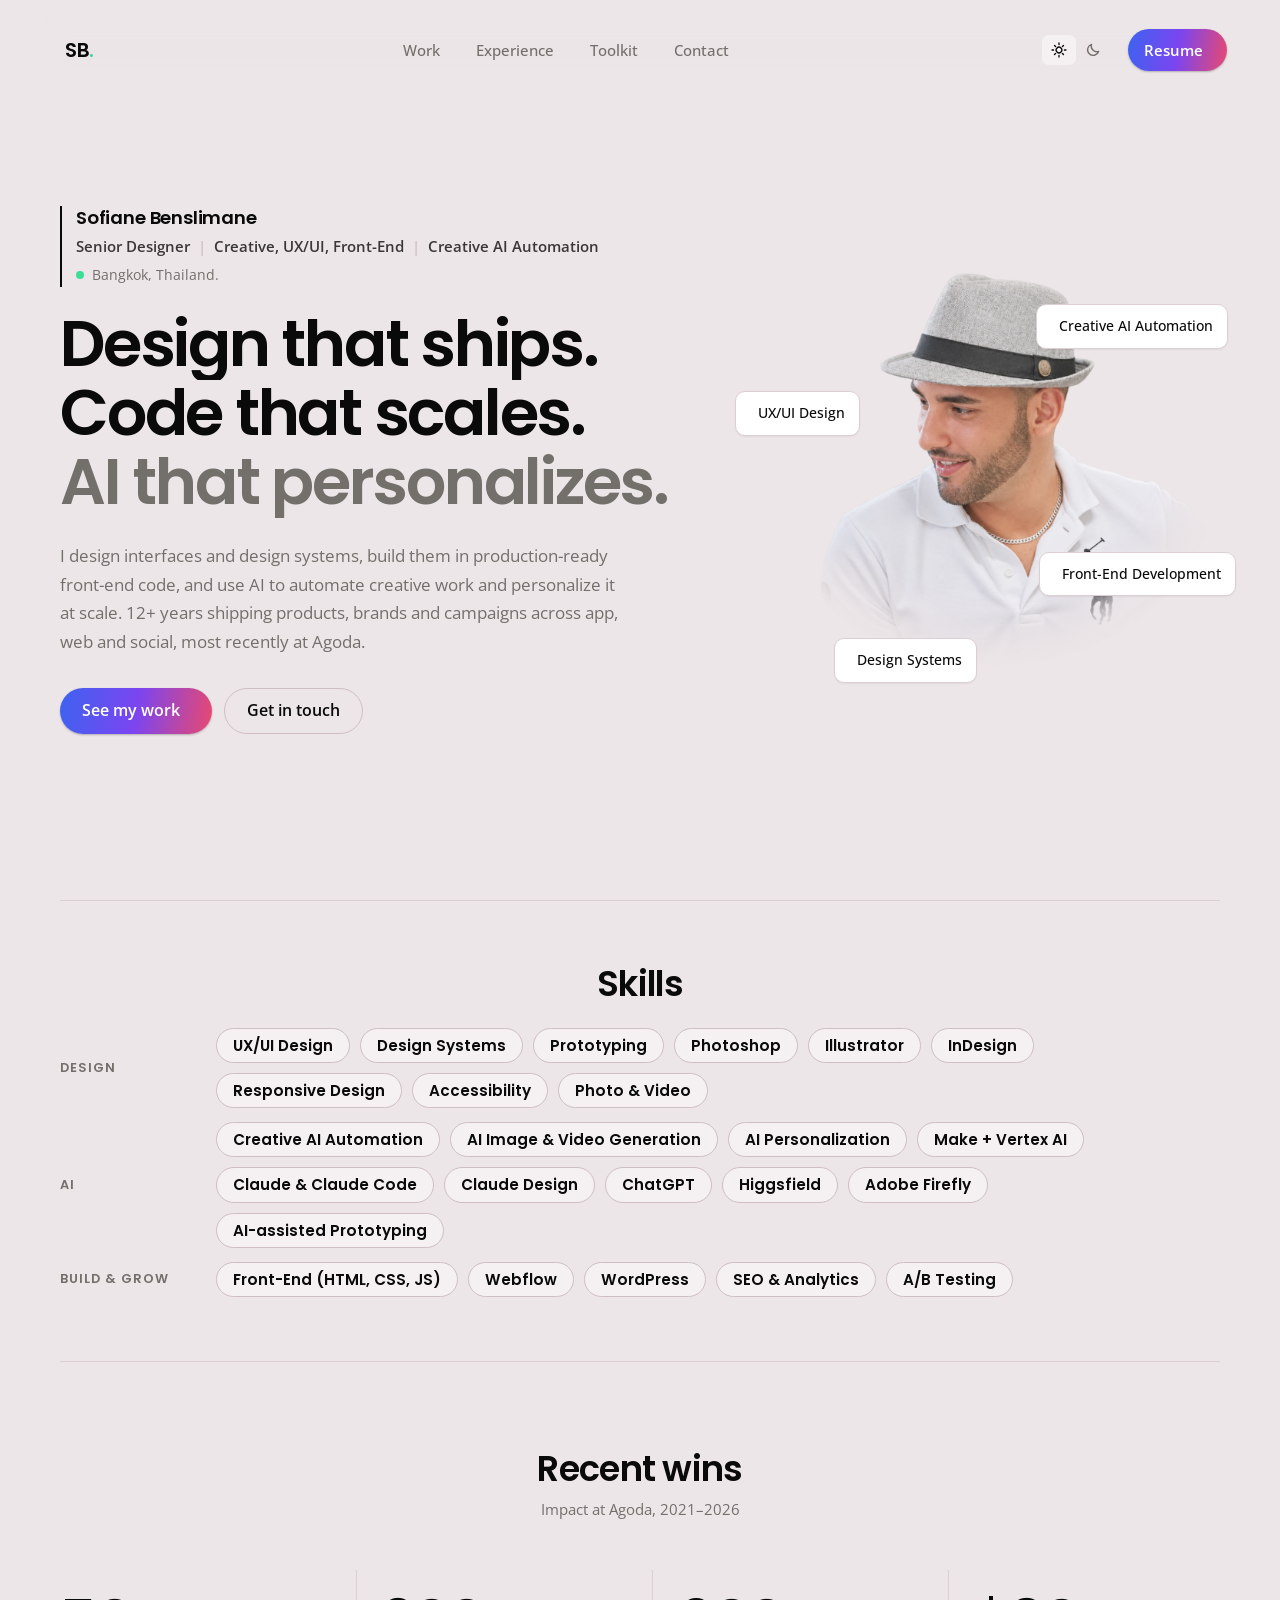
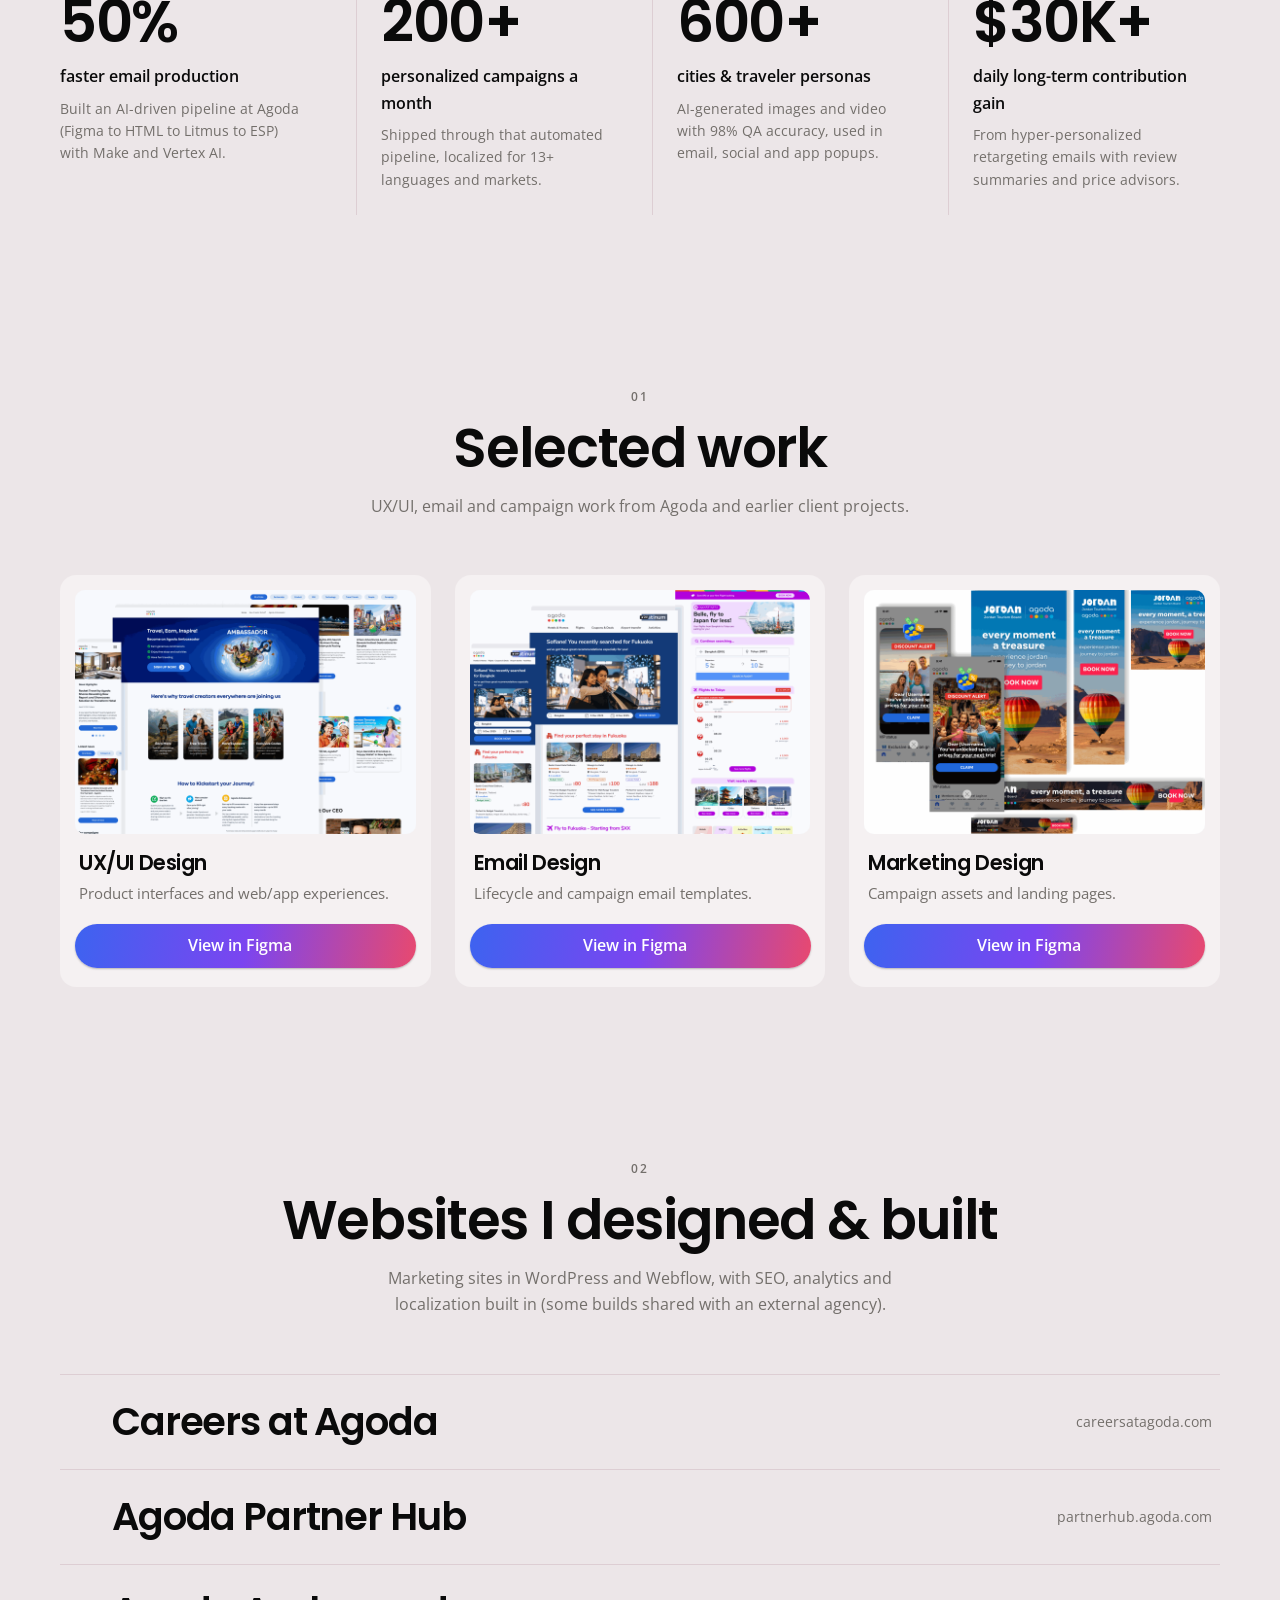
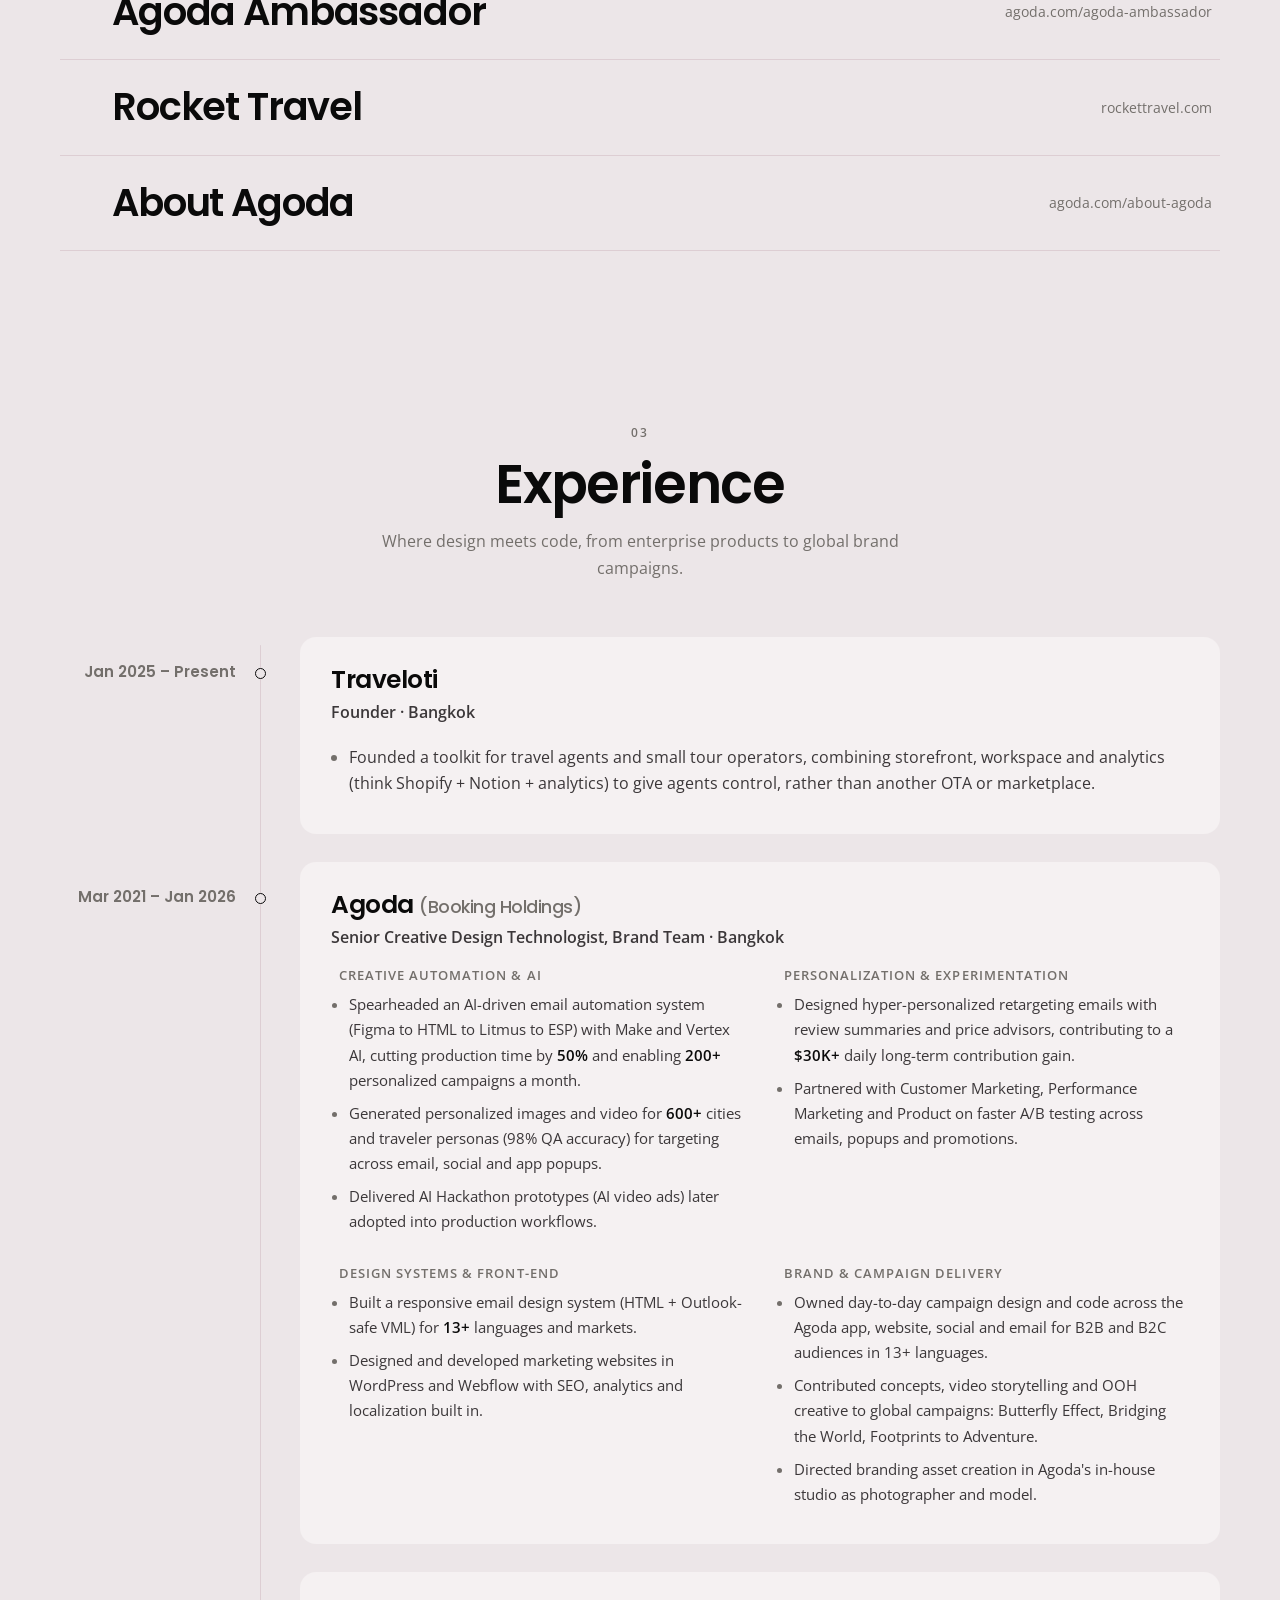
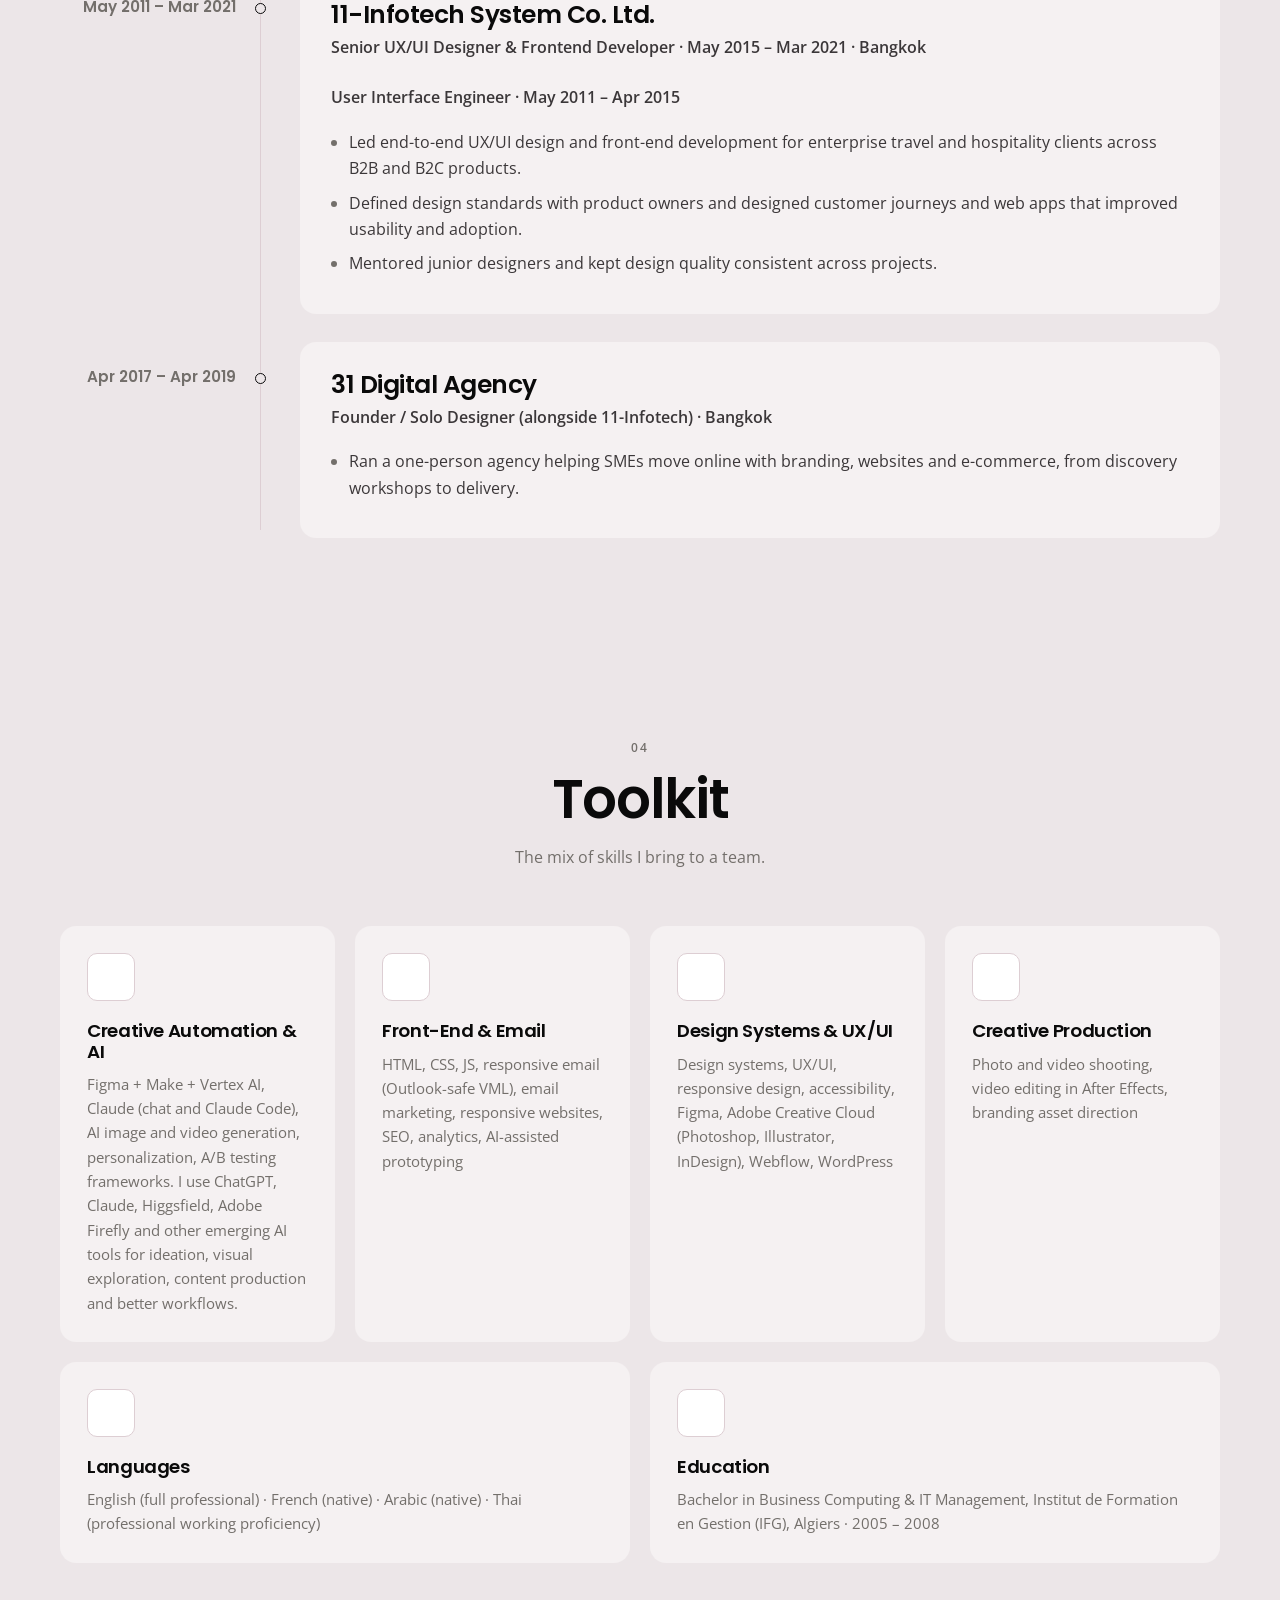
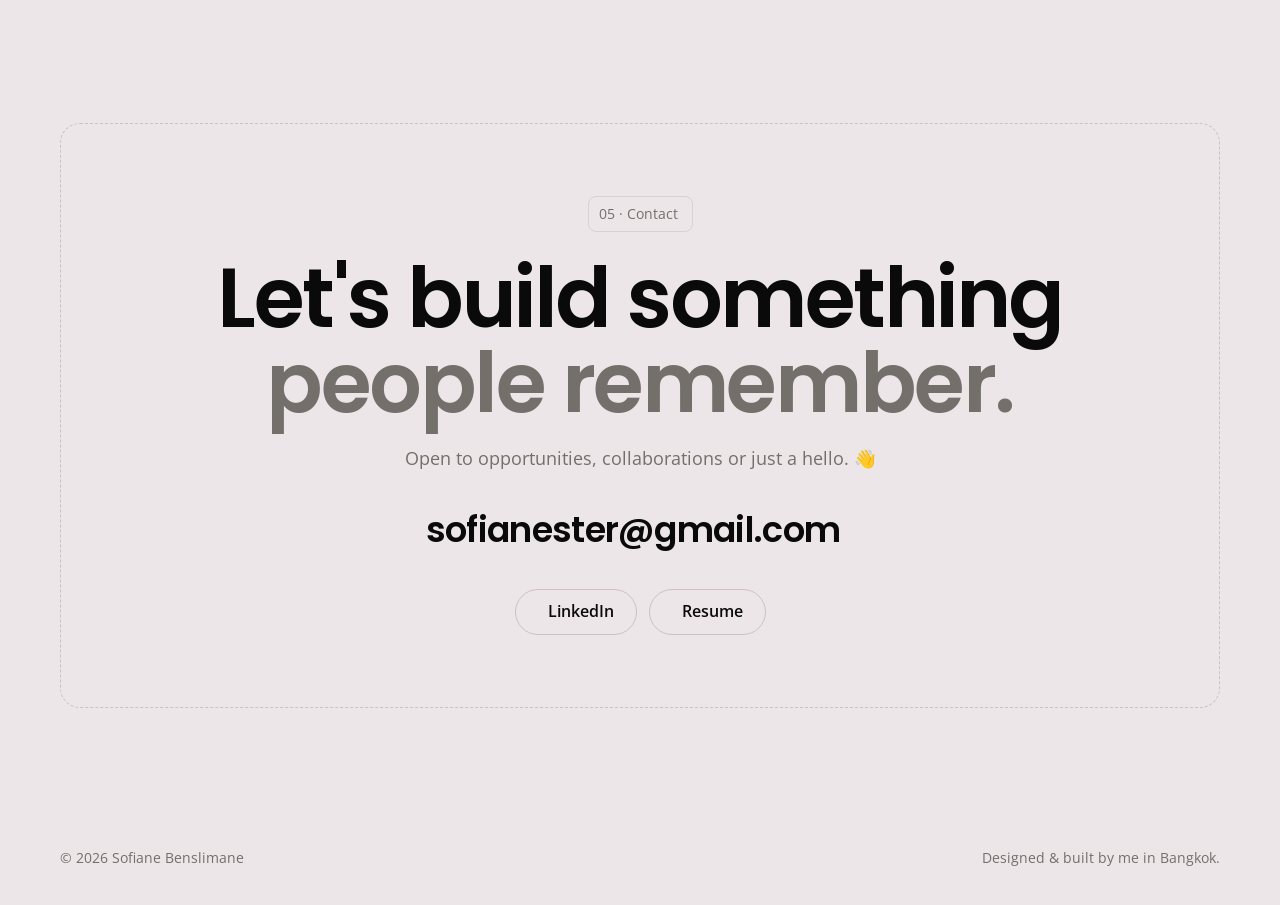
==== commit fe60fdd1: "Add Traveloti, show 11-Infotech progression, update Thai level Co-Authored-By: Claude Opus 5.5 <nore" ====
--- a/index.html
+++ b/index.html
@@ -237,6 +237,17 @@
 
         <div class="timeline">
             <span class="timeline-line" aria-hidden="true"><span class="timeline-fill"></span></span>
+
+            <article class="tl-item reveal">
+                <div class="tl-when">Jan 2025 – Present</div>
+                <div class="tl-body spot">
+                    <h3>Traveloti</h3>
+                    <p class="tl-role">Founder · Bangkok</p>
+                    <ul>
+                        <li>Founded a toolkit for travel agents and small tour operators, combining storefront, workspace and analytics (think Shopify + Notion + analytics) to give agents control, rather than another OTA or marketplace.</li>
+                    </ul>
+                </div>
+            </article>
 
             <article class="tl-item reveal">
                 <div class="tl-when">Mar 2021 – Jan 2026</div>
@@ -282,7 +293,8 @@
                 <div class="tl-when">May 2011 – Mar 2021</div>
                 <div class="tl-body spot">
                     <h3>11-Infotech System Co. Ltd.</h3>
-                    <p class="tl-role">Senior UX/UI Designer &amp; Frontend Developer · Bangkok</p>
+                    <p class="tl-role">Senior UX/UI Designer &amp; Frontend Developer · May 2015 – Mar 2021 · Bangkok</p>
+                    <p class="tl-role">User Interface Engineer · May 2011 – Apr 2015</p>
                     <ul>
                         <li>Led end-to-end UX/UI design and front-end development for enterprise travel and hospitality clients across B2B and B2C products.</li>
                         <li>Defined design standards with product owners and designed customer journeys and web apps that improved usability and adoption.</li>
@@ -335,7 +347,7 @@
             <div class="tool-card tool-wide spot reveal">
                 <span class="tool-icon"><i class="fas fa-language" aria-hidden="true"></i></span>
                 <h3>Languages</h3>
-                <p>English (full professional) · French (native) · Arabic (native) · Thai (basic conversation)</p>
+                <p>English (full professional) · French (native) · Arabic (native) · Thai (professional working proficiency)</p>
             </div>
             <div class="tool-card tool-wide spot reveal" style="--d:1">
                 <span class="tool-icon"><i class="fas fa-graduation-cap" aria-hidden="true"></i></span>
--- a/css/site.css
+++ b/css/site.css
@@ -775,3 +775,14 @@
 .portrait { aspect-ratio: 1070 / 1026; }
 .portrait-orb { display: none; }
 .portrait img { border-radius: 0; }
+
+/* Synced from Figma design system (Button component, 2026-11-26):
+   primary = Brand/Gradient pill, ghost = hairline pill (radius/pill). */
+:root { --btn-radius: 999px; }
+.btn-grad, .btn-grad:hover, .nav-cta, .nav-cta:hover {
+	background: var(--grad); background-size: 100% 100%; color: #fff;
+	box-shadow: 0 1px 2px rgba(0, 0, 0, .25); opacity: 1;
+}
+.btn-grad:hover, .nav-cta:hover { filter: brightness(1.08); }
+.nav-links a.active { border-radius: 999px; }
+.theme-toggle { border-radius: 10px; } /* Theme toggle keeps radius/btn */
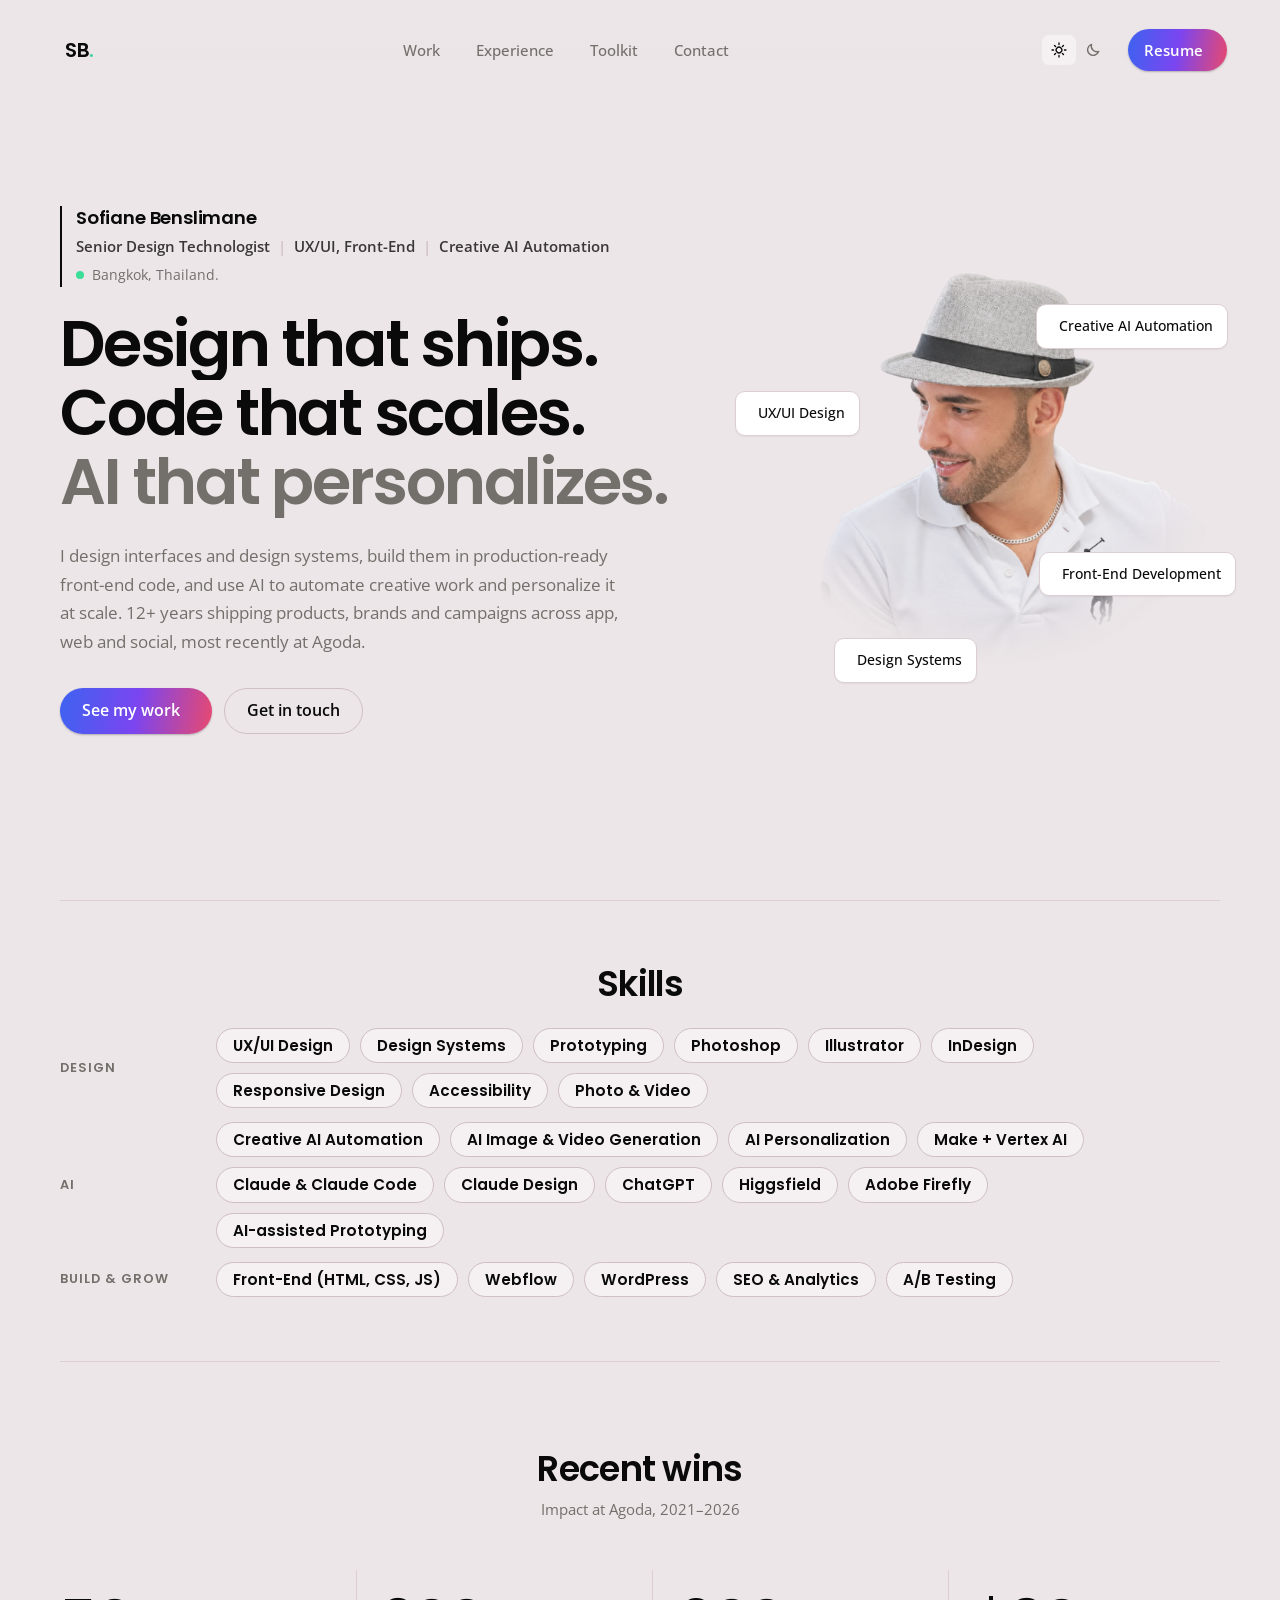
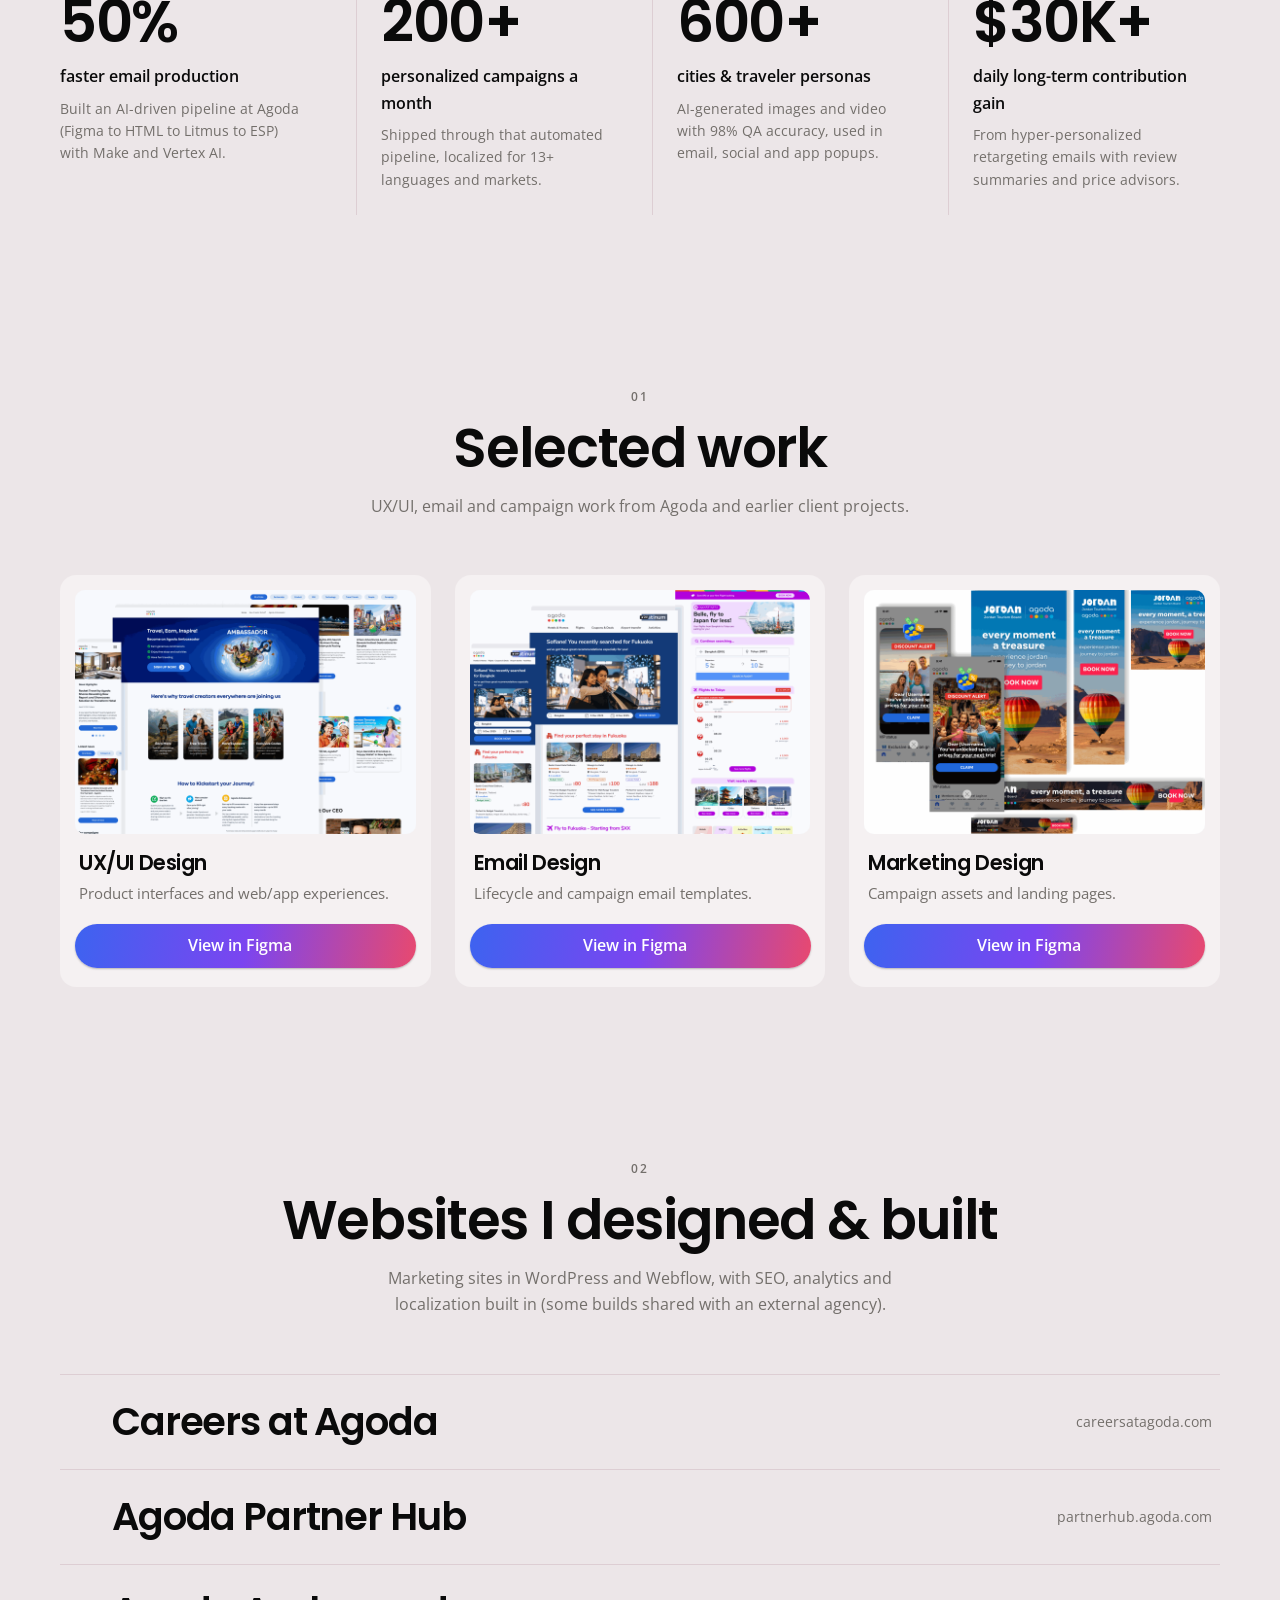
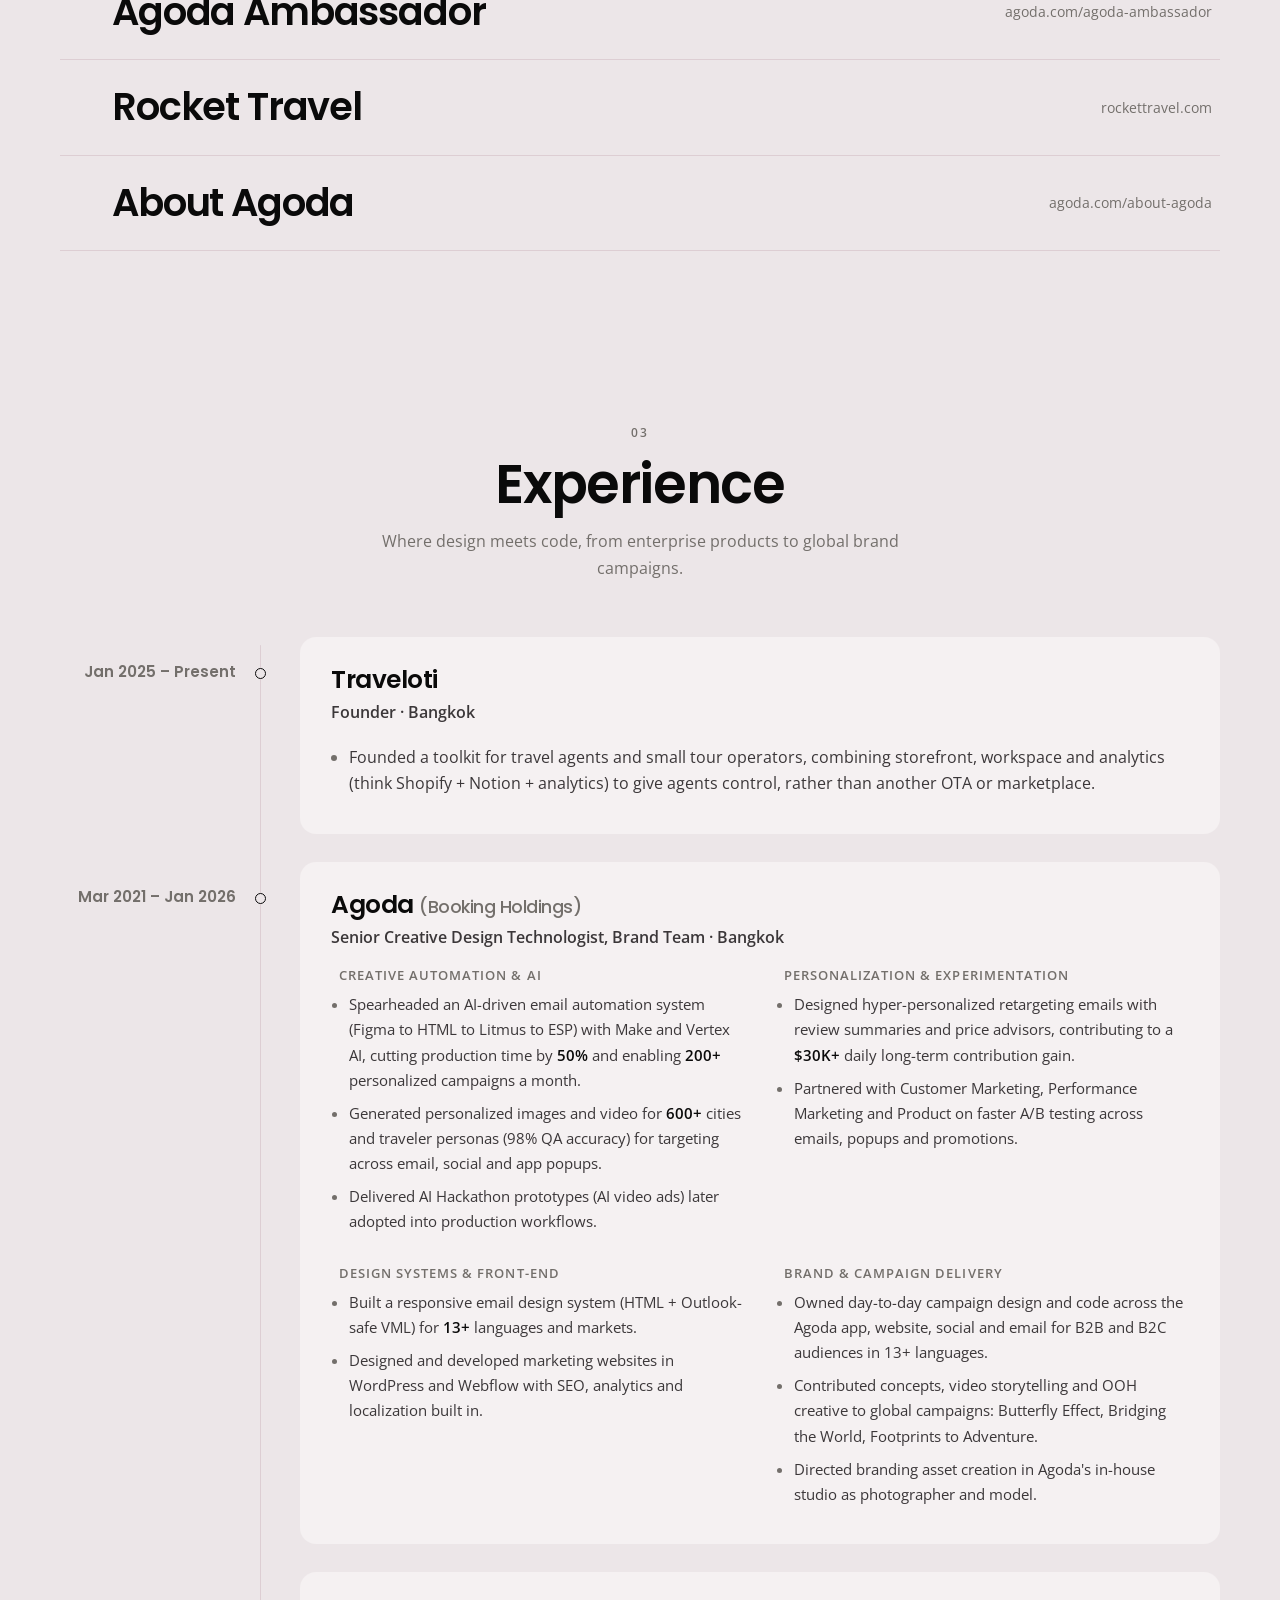
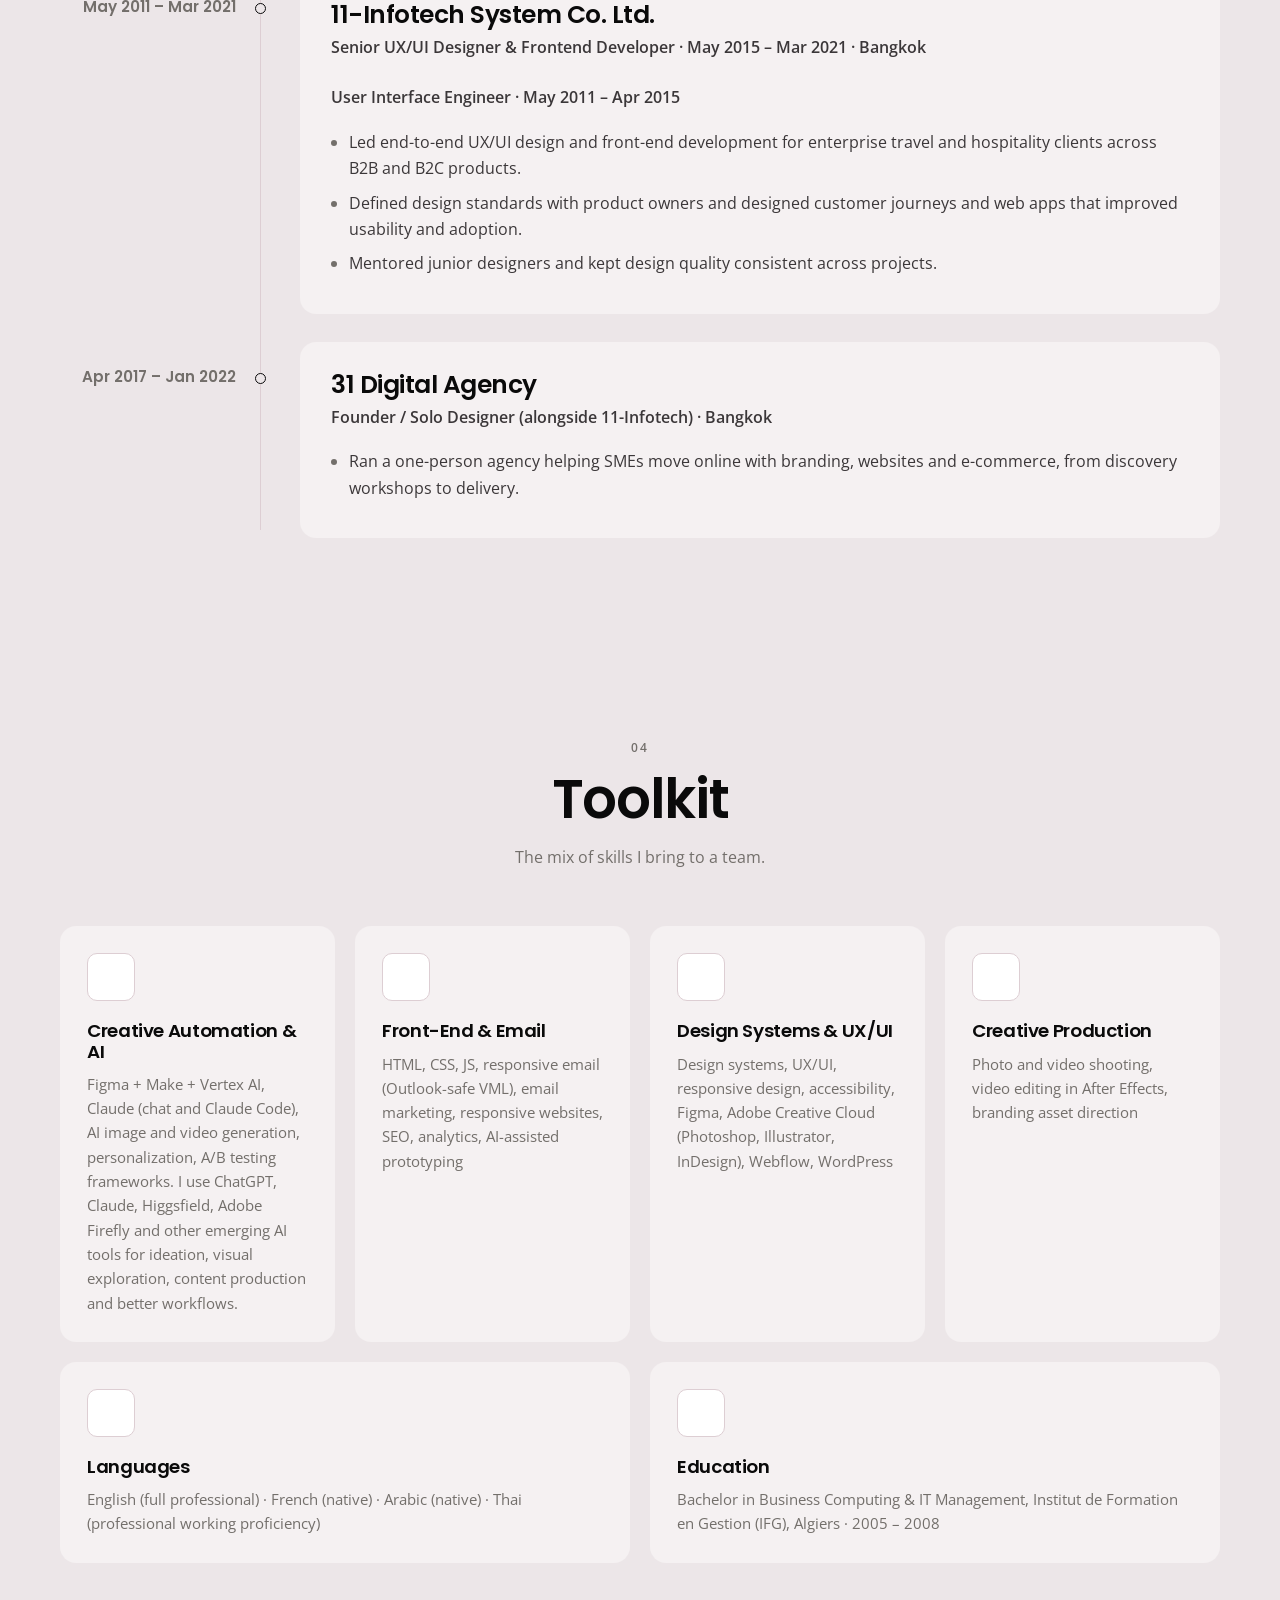
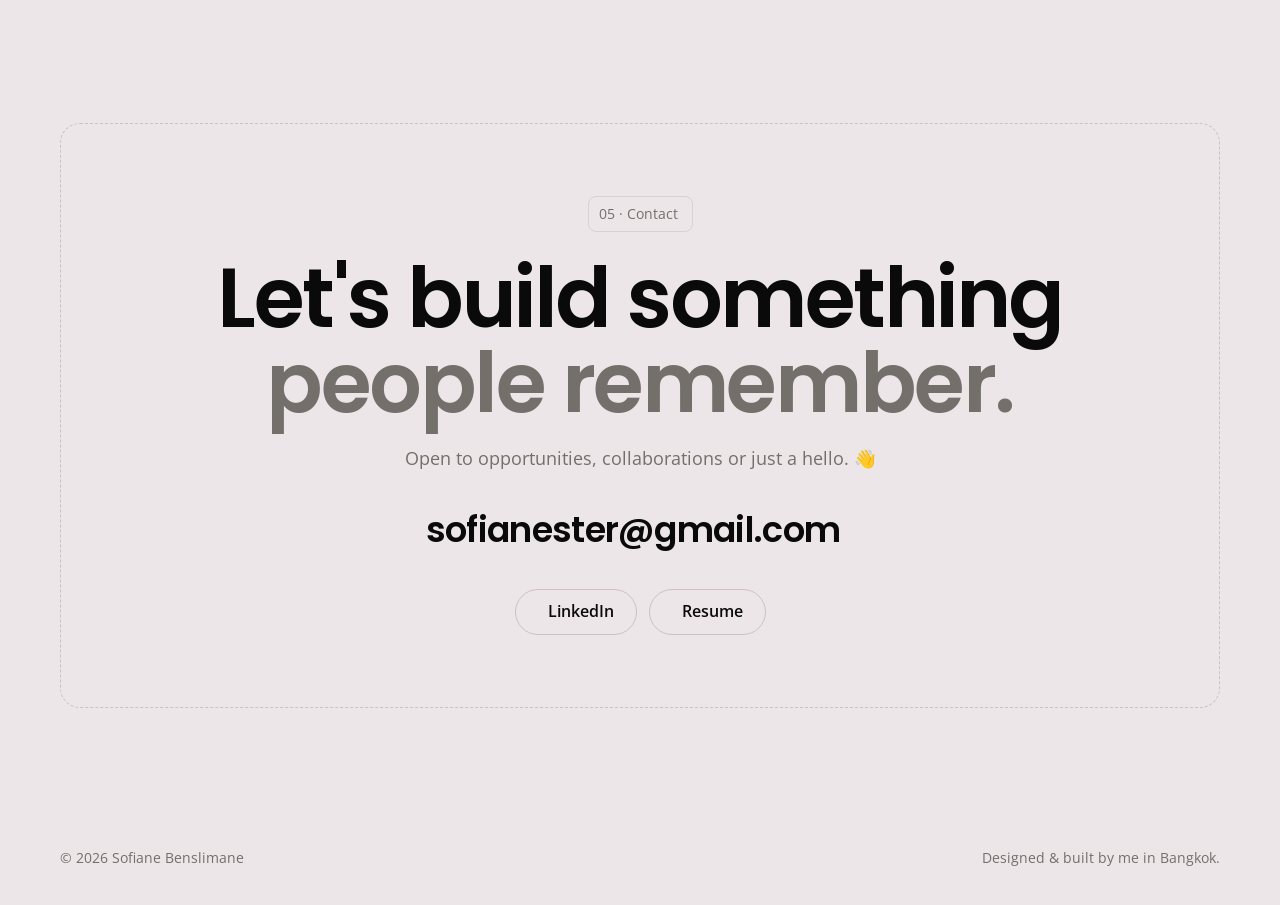
==== commit 51b3f8ff: "Use Senior Design Technologist headline, extend 31 Digital Agency to Jan 2022 Co-Authored-By: Claude" ====
--- a/index.html
+++ b/index.html
@@ -3,14 +3,14 @@
 <head>
     <meta charset="utf-8">
     <meta name="viewport" content="width=device-width, initial-scale=1">
-    <title>Sofiane Benslimane | Senior Designer: Creative, UX/UI, Front-End, Creative AI Automation</title>
-    <meta name="description" content="Sofiane Benslimane - Senior Designer | Creative, UX/UI, Front-End | Creative AI Automation, based in Bangkok, Thailand. 12+ years across design, front-end engineering and AI automation.">
+    <title>Sofiane Benslimane | Senior Design Technologist | UX/UI, Front-End | Creative AI Automation</title>
+    <meta name="description" content="Sofiane Benslimane - Senior Design Technologist | UX/UI, Front-End | Creative AI Automation, based in Bangkok, Thailand. 12+ years across design, front-end engineering and AI automation.">
     <meta name="author" content="Sofiane Benslimane">
     <meta name="theme-color" content="#0f0e0f" id="theme-color">
 
     <meta property="og:site_name" content="Sofiane Benslimane">
-    <meta property="og:title" content="Sofiane Benslimane - Senior Designer | Creative, UX/UI, Front-End | Creative AI Automation">
-    <meta property="og:description" content="Senior Designer (Creative, UX/UI, Front-End, Creative AI Automation) with 12+ years across design, front-end engineering and AI automation.">
+    <meta property="og:title" content="Sofiane Benslimane - Senior Design Technologist | UX/UI, Front-End | Creative AI Automation">
+    <meta property="og:description" content="Senior Design Technologist (UX/UI, Front-End, Creative AI Automation) with 12+ years across design, front-end engineering and AI automation.">
     <meta property="og:image" content="https://sofianester.github.io/portfolio/images/header-background.jpg">
     <meta property="og:url" content="https://sofianester.github.io/portfolio/">
     <meta name="twitter:card" content="summary_large_image">
@@ -92,7 +92,7 @@
             <div class="hero-copy">
                 <div class="hero-id load-in" style="--d:0">
                     <p class="hero-name">Sofiane Benslimane</p>
-                    <p class="hero-role"><span class="seg">Senior Designer</span> <span class="sep" aria-hidden="true">|</span> <span class="seg">Creative, UX/UI, Front-End</span> <span class="sep" aria-hidden="true">|</span> <span class="seg">Creative AI Automation</span></p>
+                    <p class="hero-role"><span class="seg">Senior Design Technologist</span> <span class="sep" aria-hidden="true">|</span> <span class="seg">UX/UI, Front-End</span> <span class="sep" aria-hidden="true">|</span> <span class="seg">Creative AI Automation</span></p>
                     <p class="hero-loc"><span class="pulse"></span> Bangkok, Thailand.</p>
                 </div>
                 <h1 class="hero-title">
@@ -304,7 +304,7 @@
             </article>
 
             <article class="tl-item reveal">
-                <div class="tl-when">Apr 2017 – Apr 2019</div>
+                <div class="tl-when">Apr 2017 – Jan 2022</div>
                 <div class="tl-body spot">
                     <h3>31 Digital Agency</h3>
                     <p class="tl-role">Founder / Solo Designer (alongside 11-Infotech) · Bangkok</p>
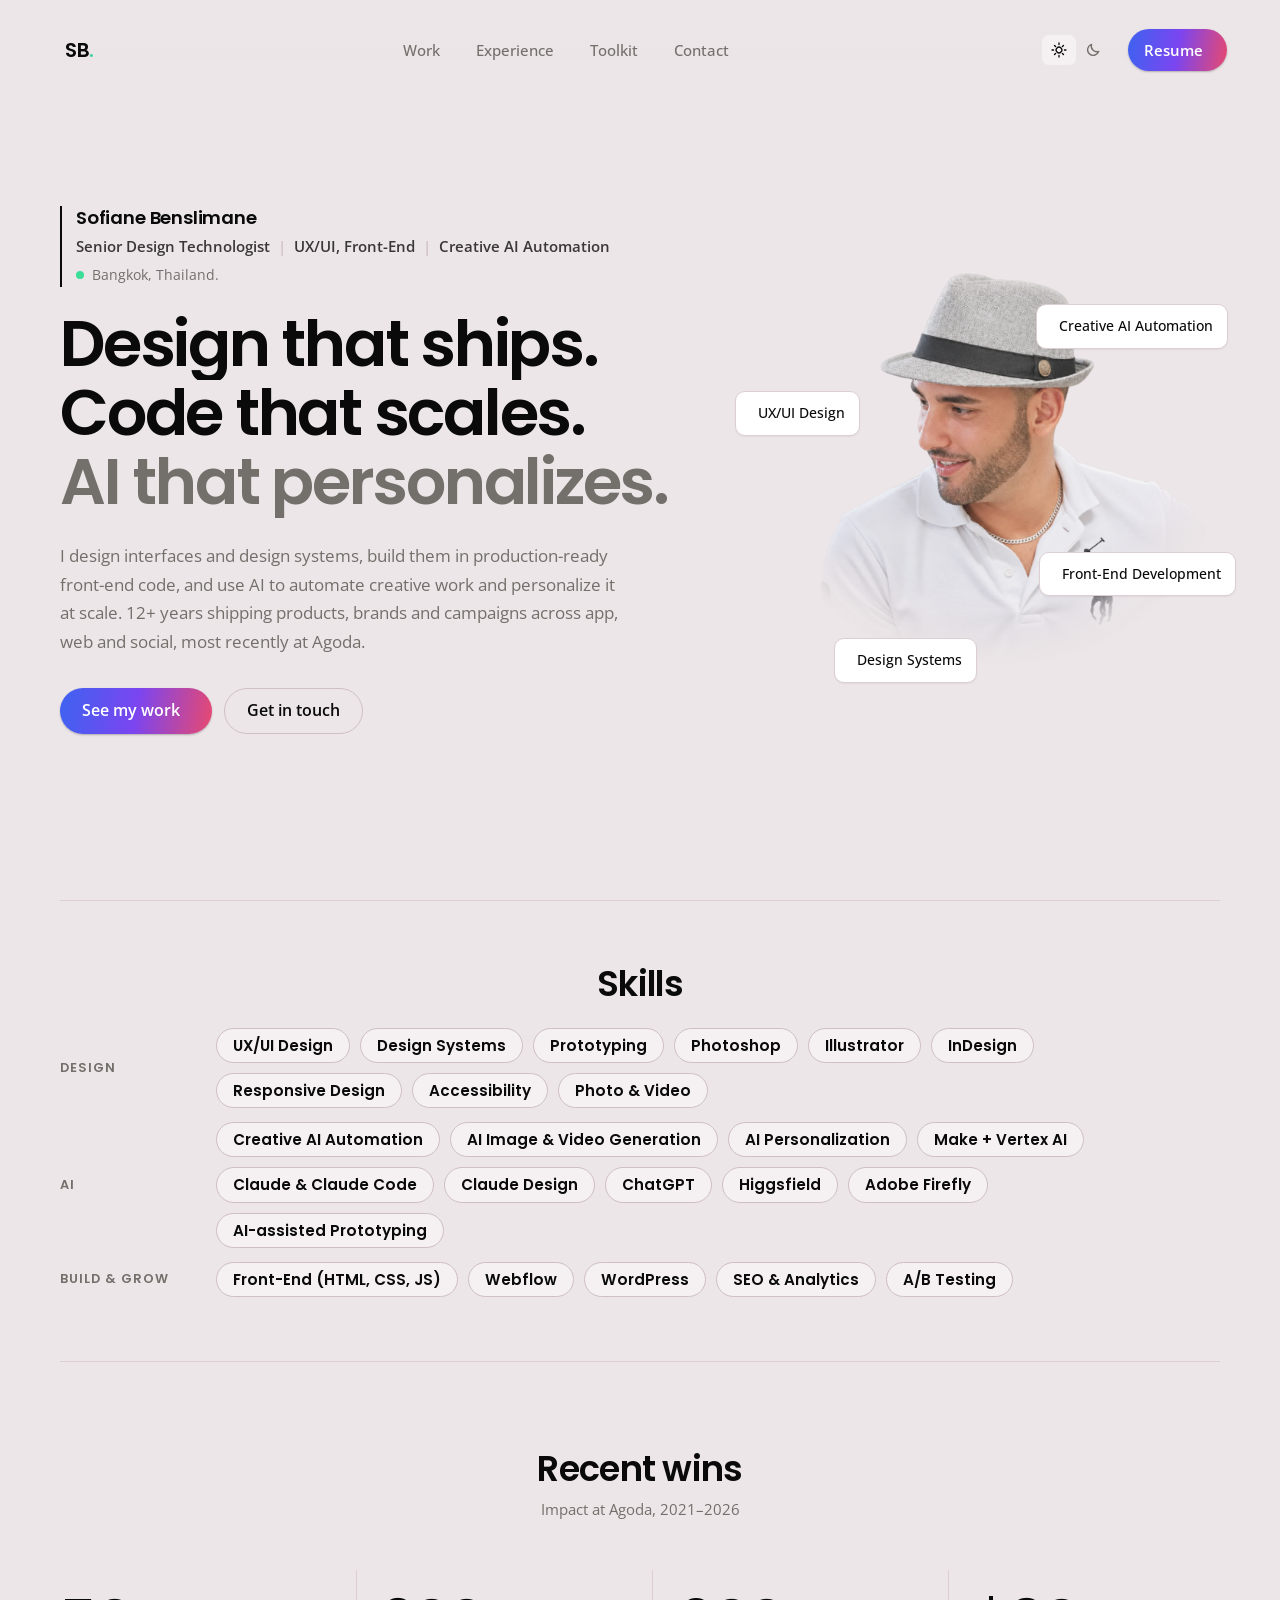
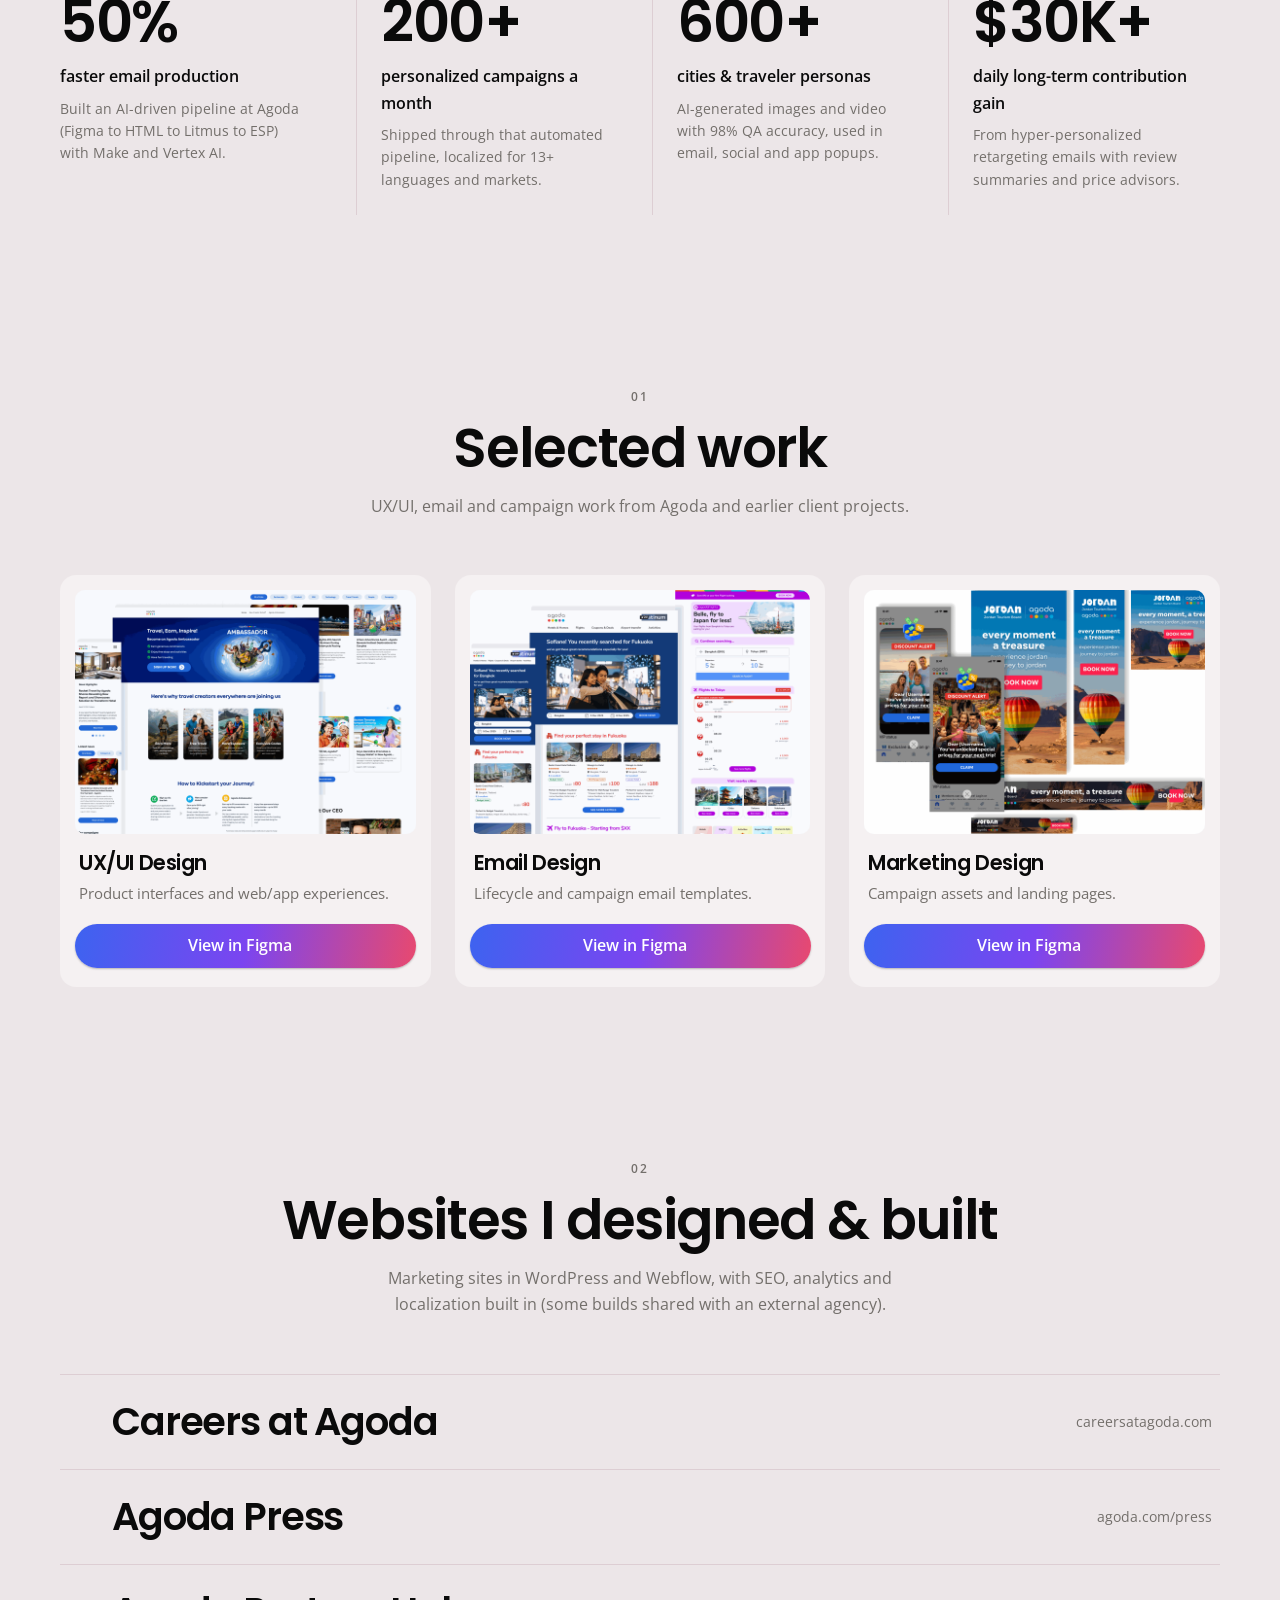
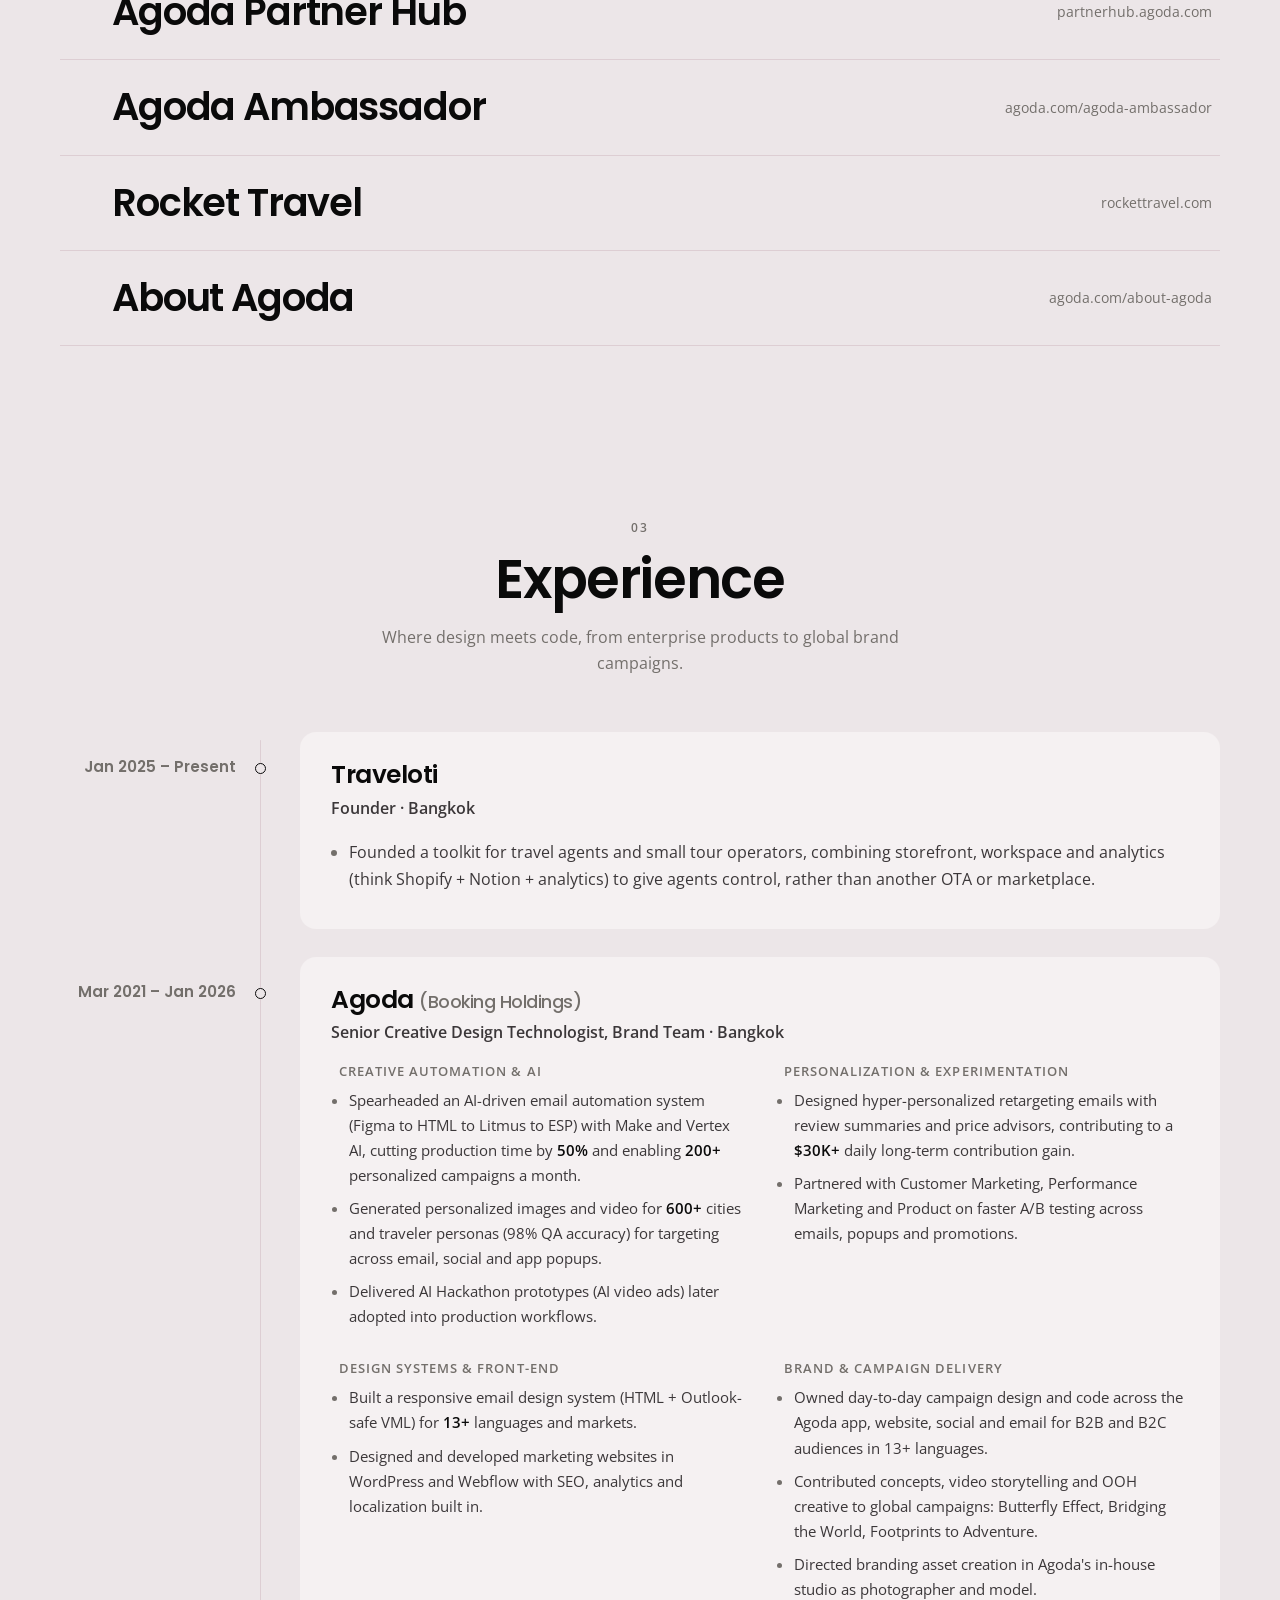
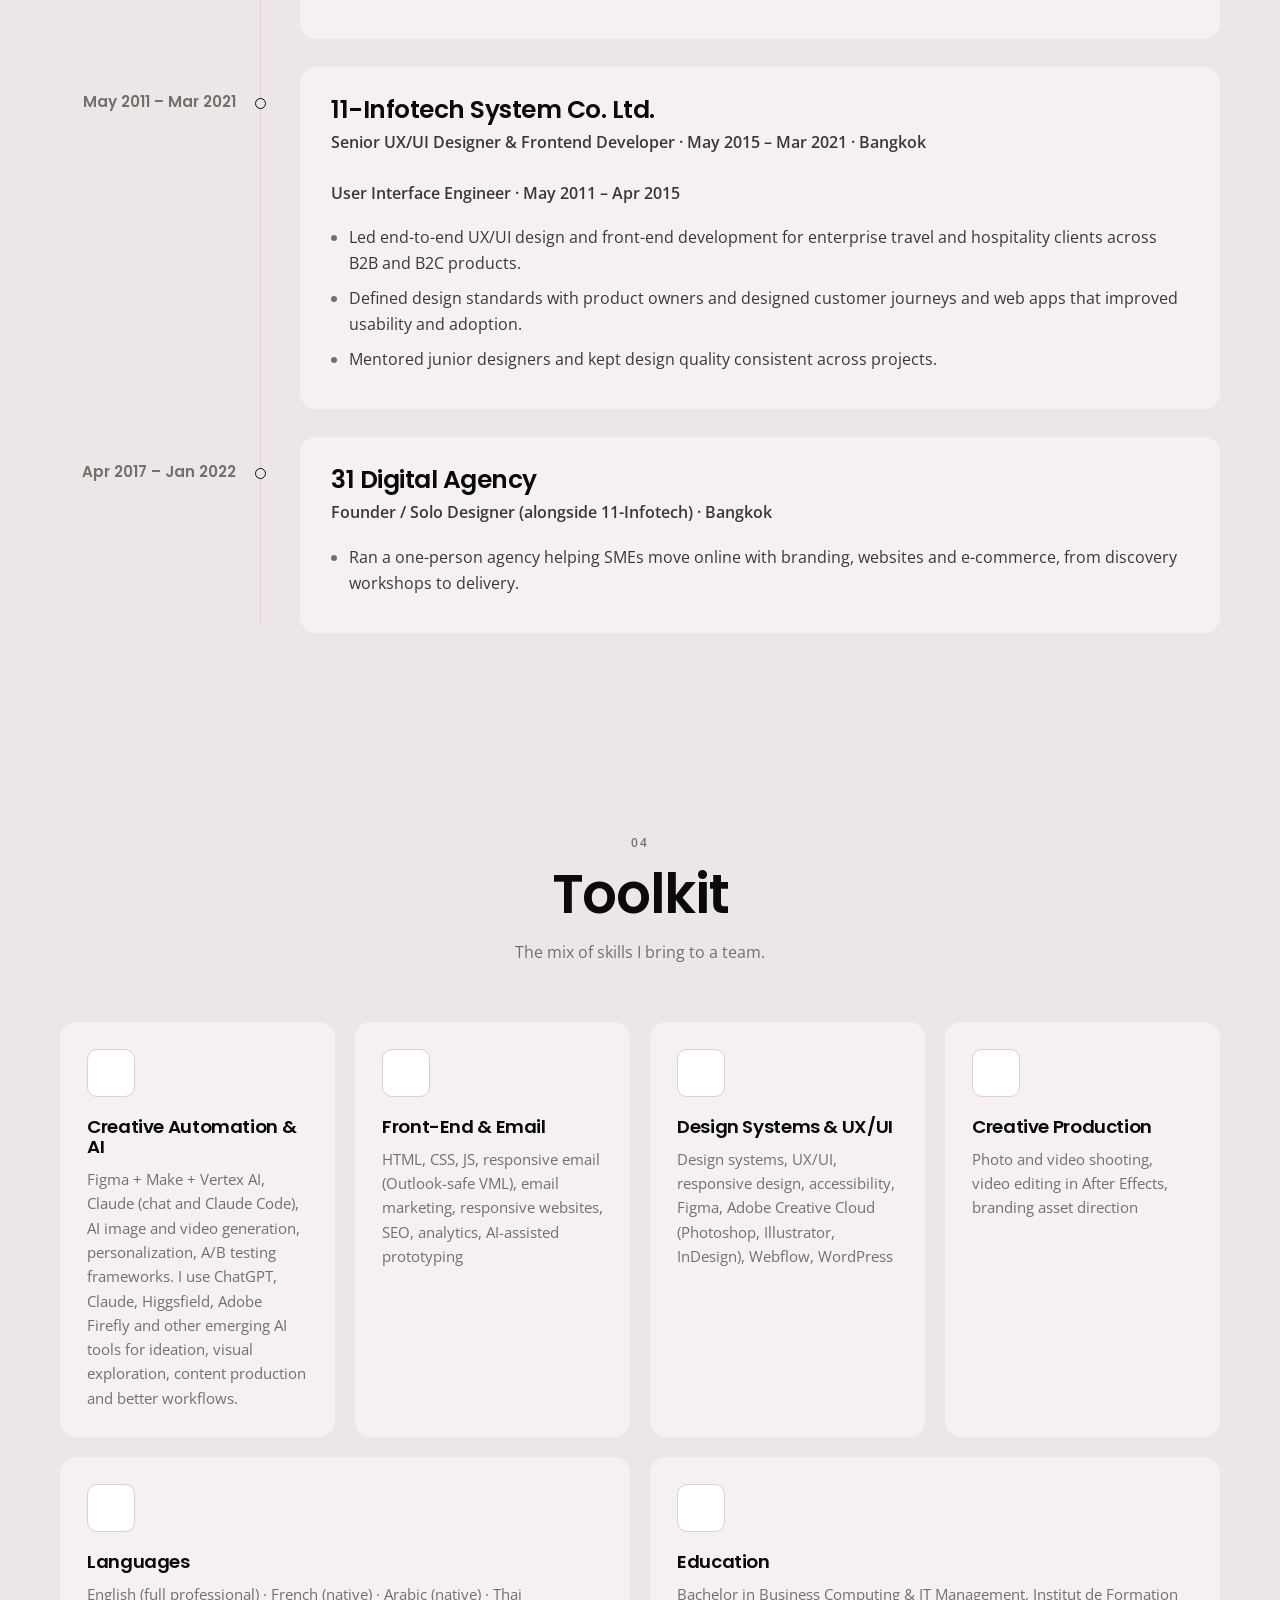
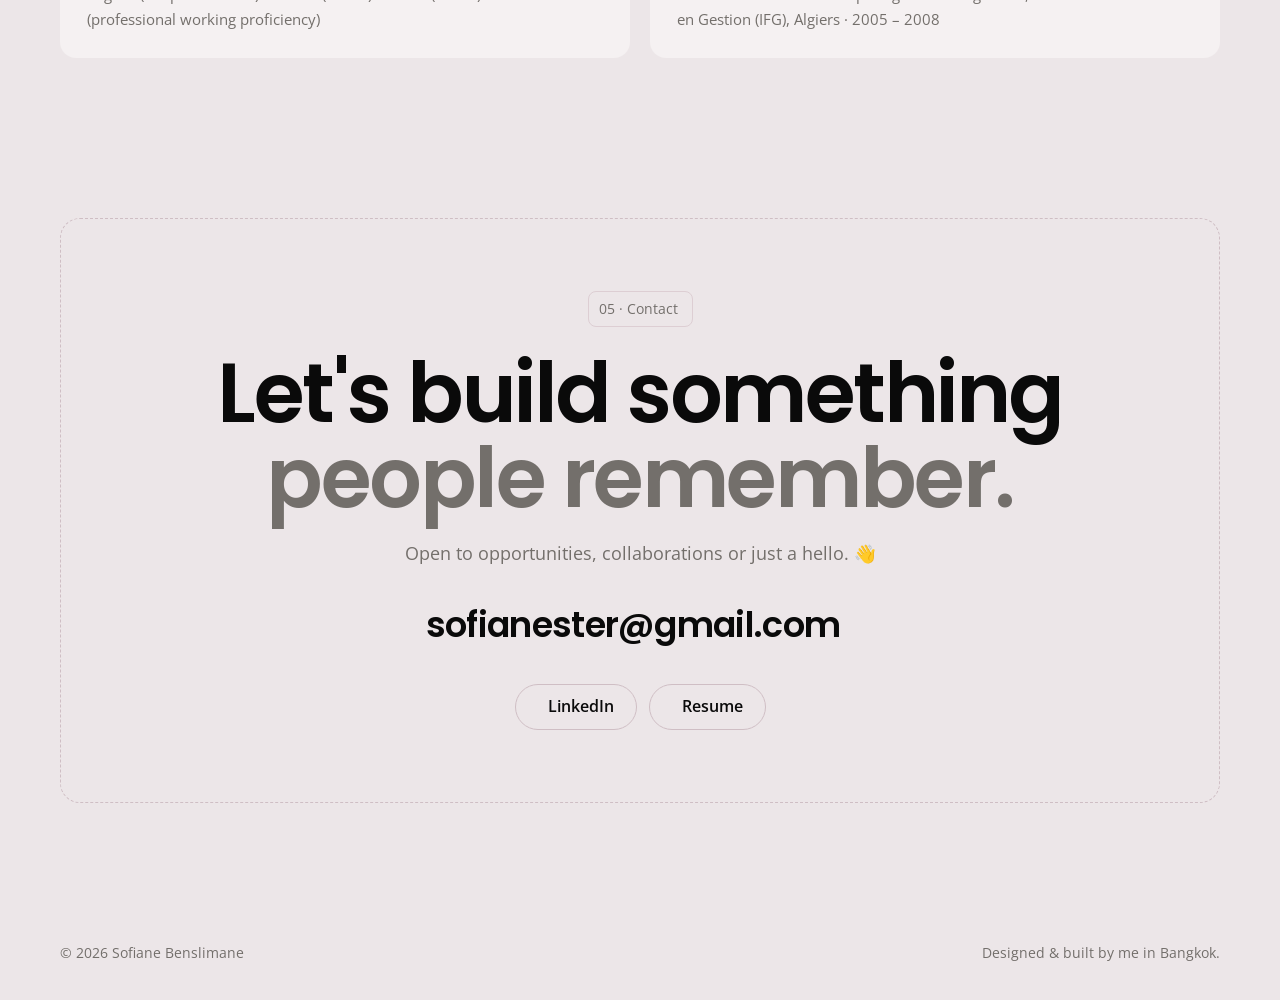
==== commit 66e06b84: "Add Agoda Press to websites list Co-Authored-By: Claude Opus 5.5 <noreply@anthropic.com> Claude-Sess" ====
--- a/index.html
+++ b/index.html
@@ -221,6 +221,7 @@
         </div>
         <ul class="site-list">
             <li class="reveal"><a href="https://careersatagoda.com/" target="_blank" rel="noopener noreferrer"><span class="site-idx" aria-hidden="true"><i class="fas fa-arrow-right"></i></span><span class="site-name">Careers at Agoda</span><span class="site-url">careersatagoda.com</span></a></li>
+            <li class="reveal"><a href="https://www.agoda.com/press/" target="_blank" rel="noopener noreferrer"><span class="site-idx" aria-hidden="true"><i class="fas fa-arrow-right"></i></span><span class="site-name">Agoda Press</span><span class="site-url">agoda.com/press</span></a></li>
             <li class="reveal"><a href="https://partnerhub.agoda.com/" target="_blank" rel="noopener noreferrer"><span class="site-idx" aria-hidden="true"><i class="fas fa-arrow-right"></i></span><span class="site-name">Agoda Partner Hub</span><span class="site-url">partnerhub.agoda.com</span></a></li>
             <li class="reveal"><a href="https://www.agoda.com/agoda-ambassador/" target="_blank" rel="noopener noreferrer"><span class="site-idx" aria-hidden="true"><i class="fas fa-arrow-right"></i></span><span class="site-name">Agoda Ambassador</span><span class="site-url">agoda.com/agoda-ambassador</span></a></li>
             <li class="reveal"><a href="https://www.rockettravel.com/" target="_blank" rel="noopener noreferrer"><span class="site-idx" aria-hidden="true"><i class="fas fa-arrow-right"></i></span><span class="site-name">Rocket Travel</span><span class="site-url">rockettravel.com</span></a></li>
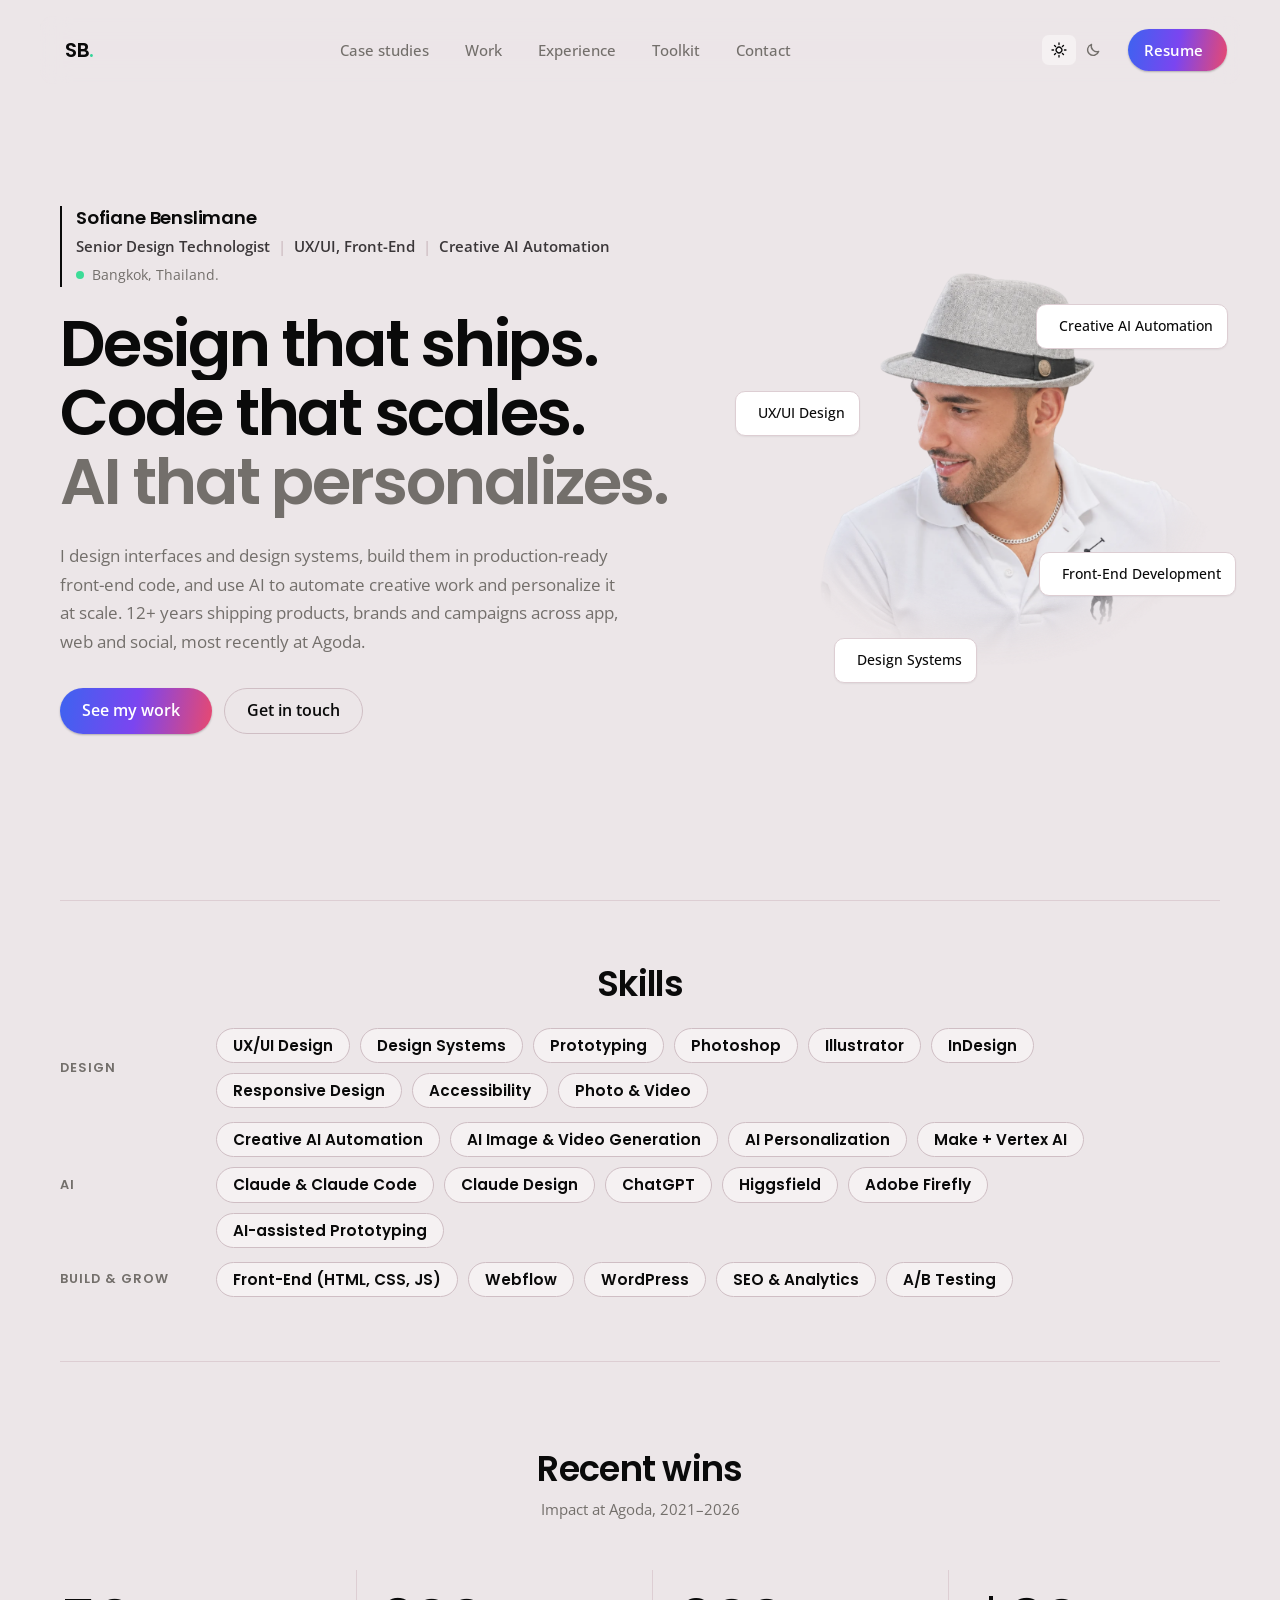
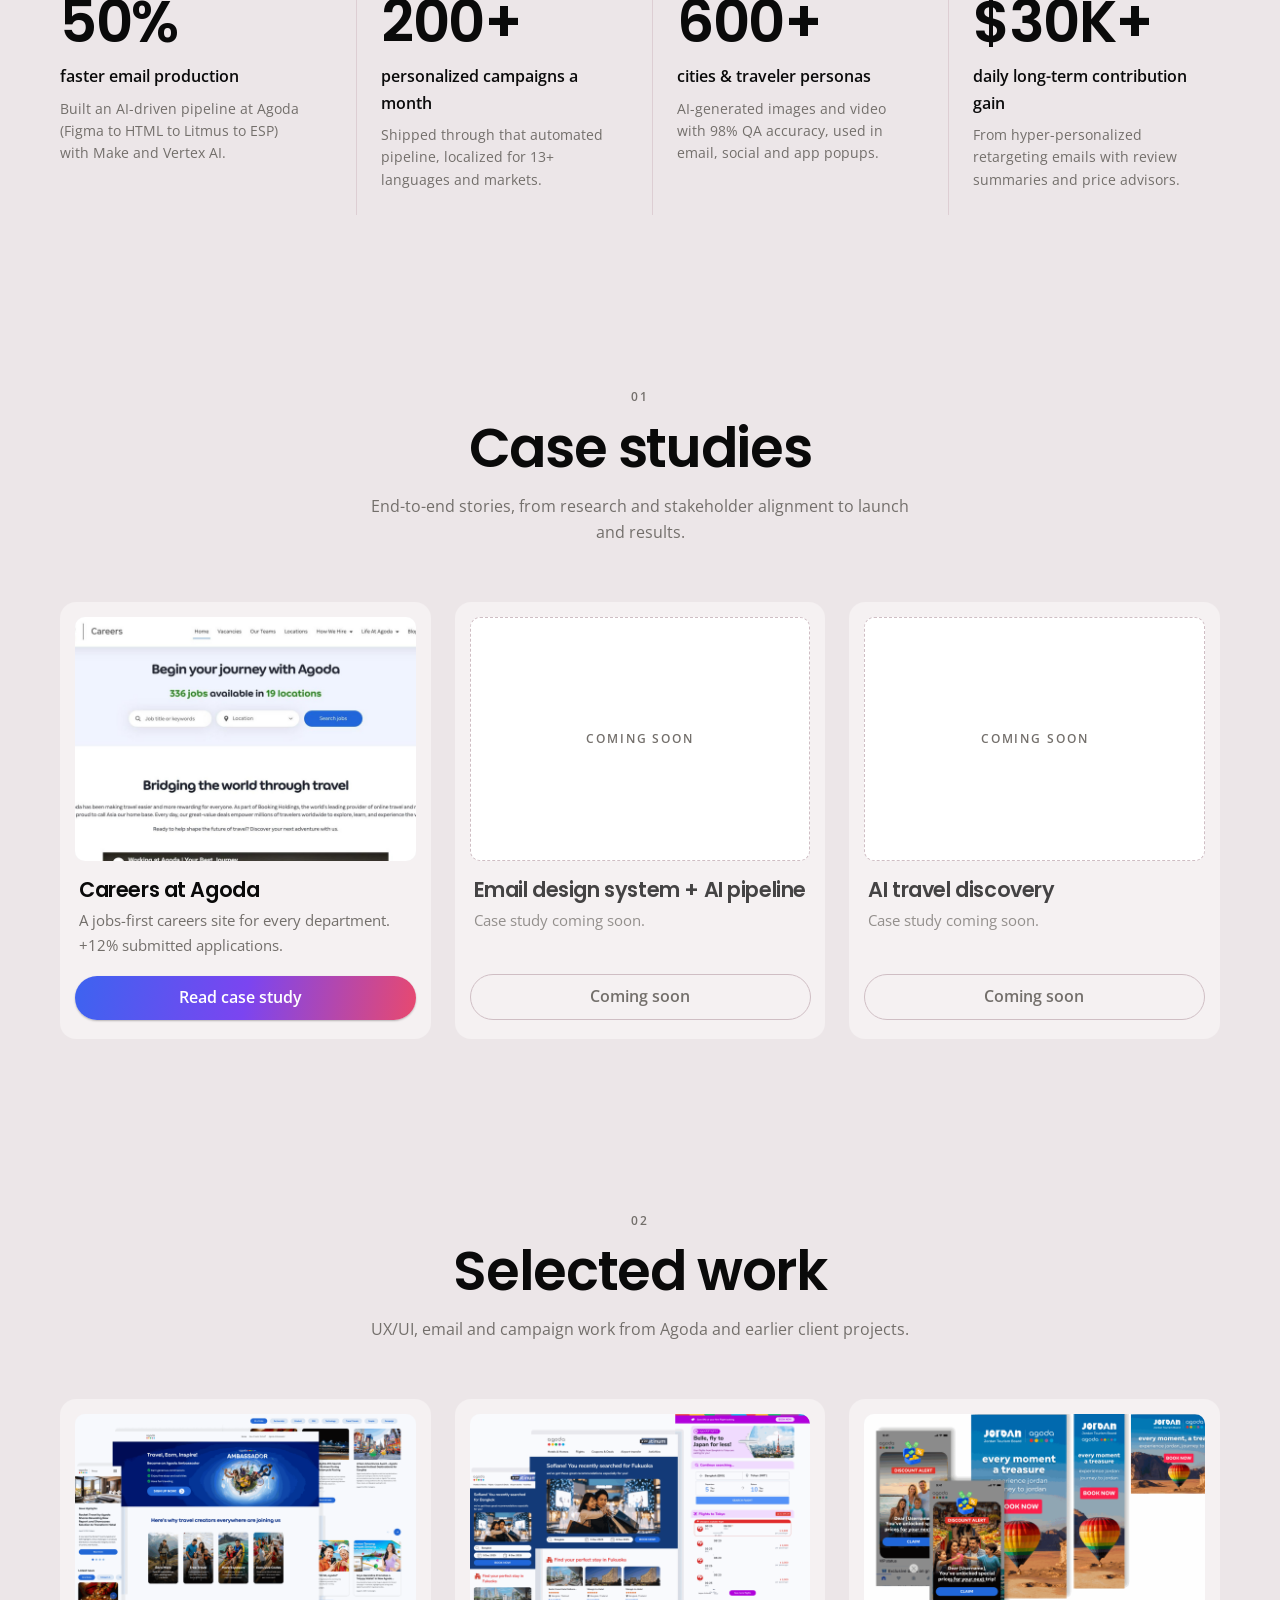
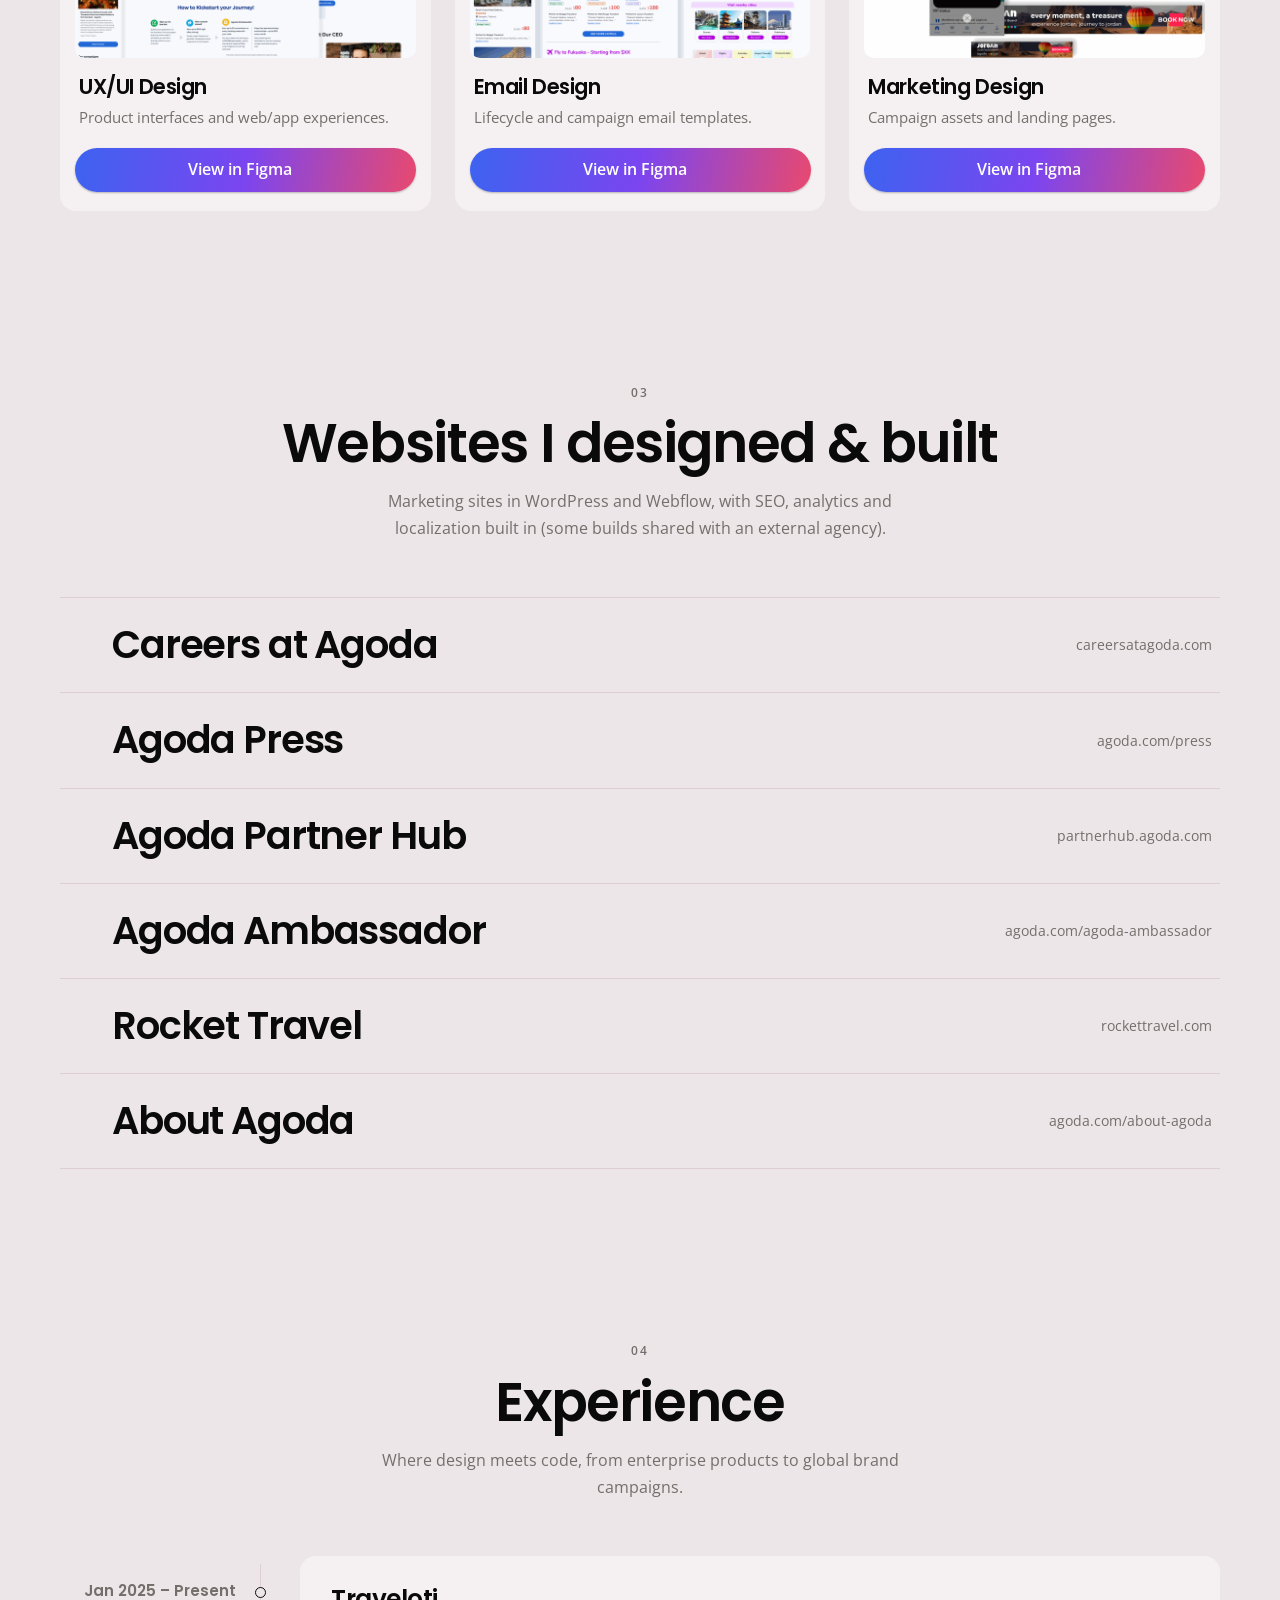
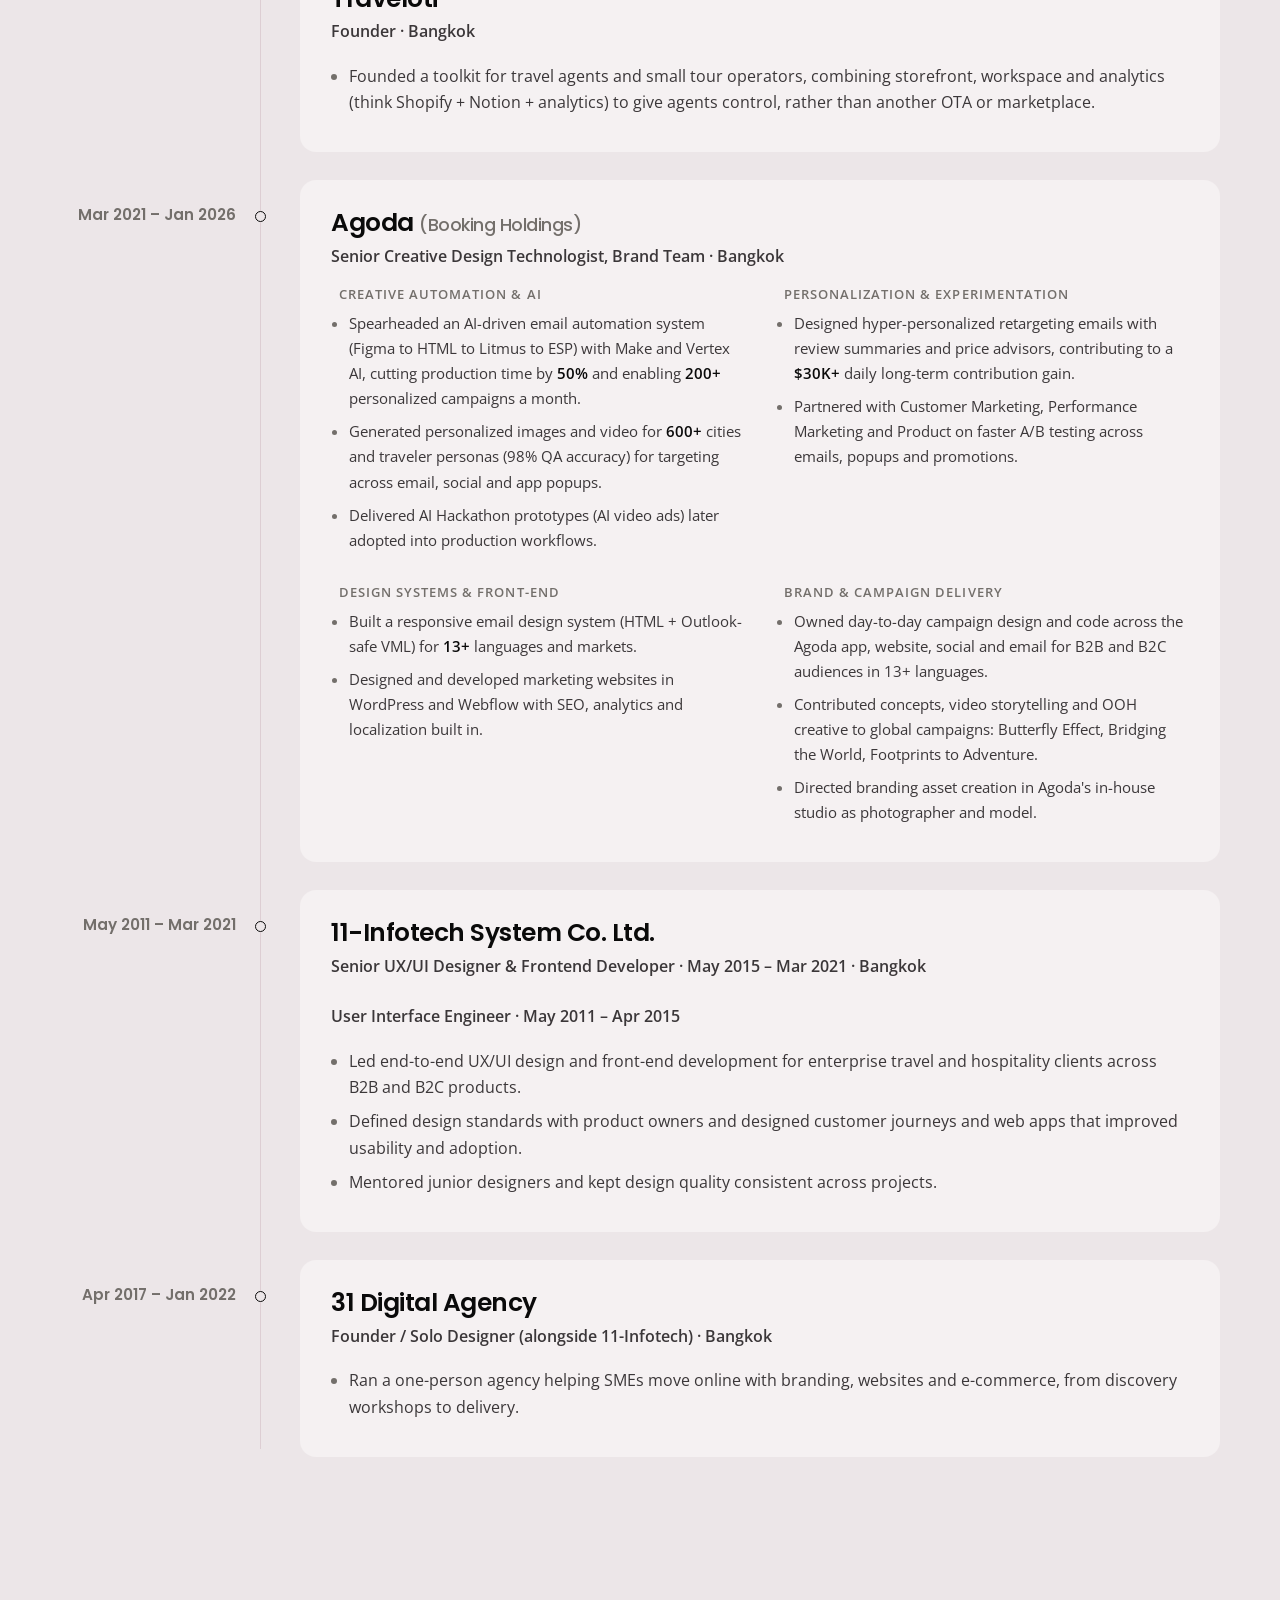
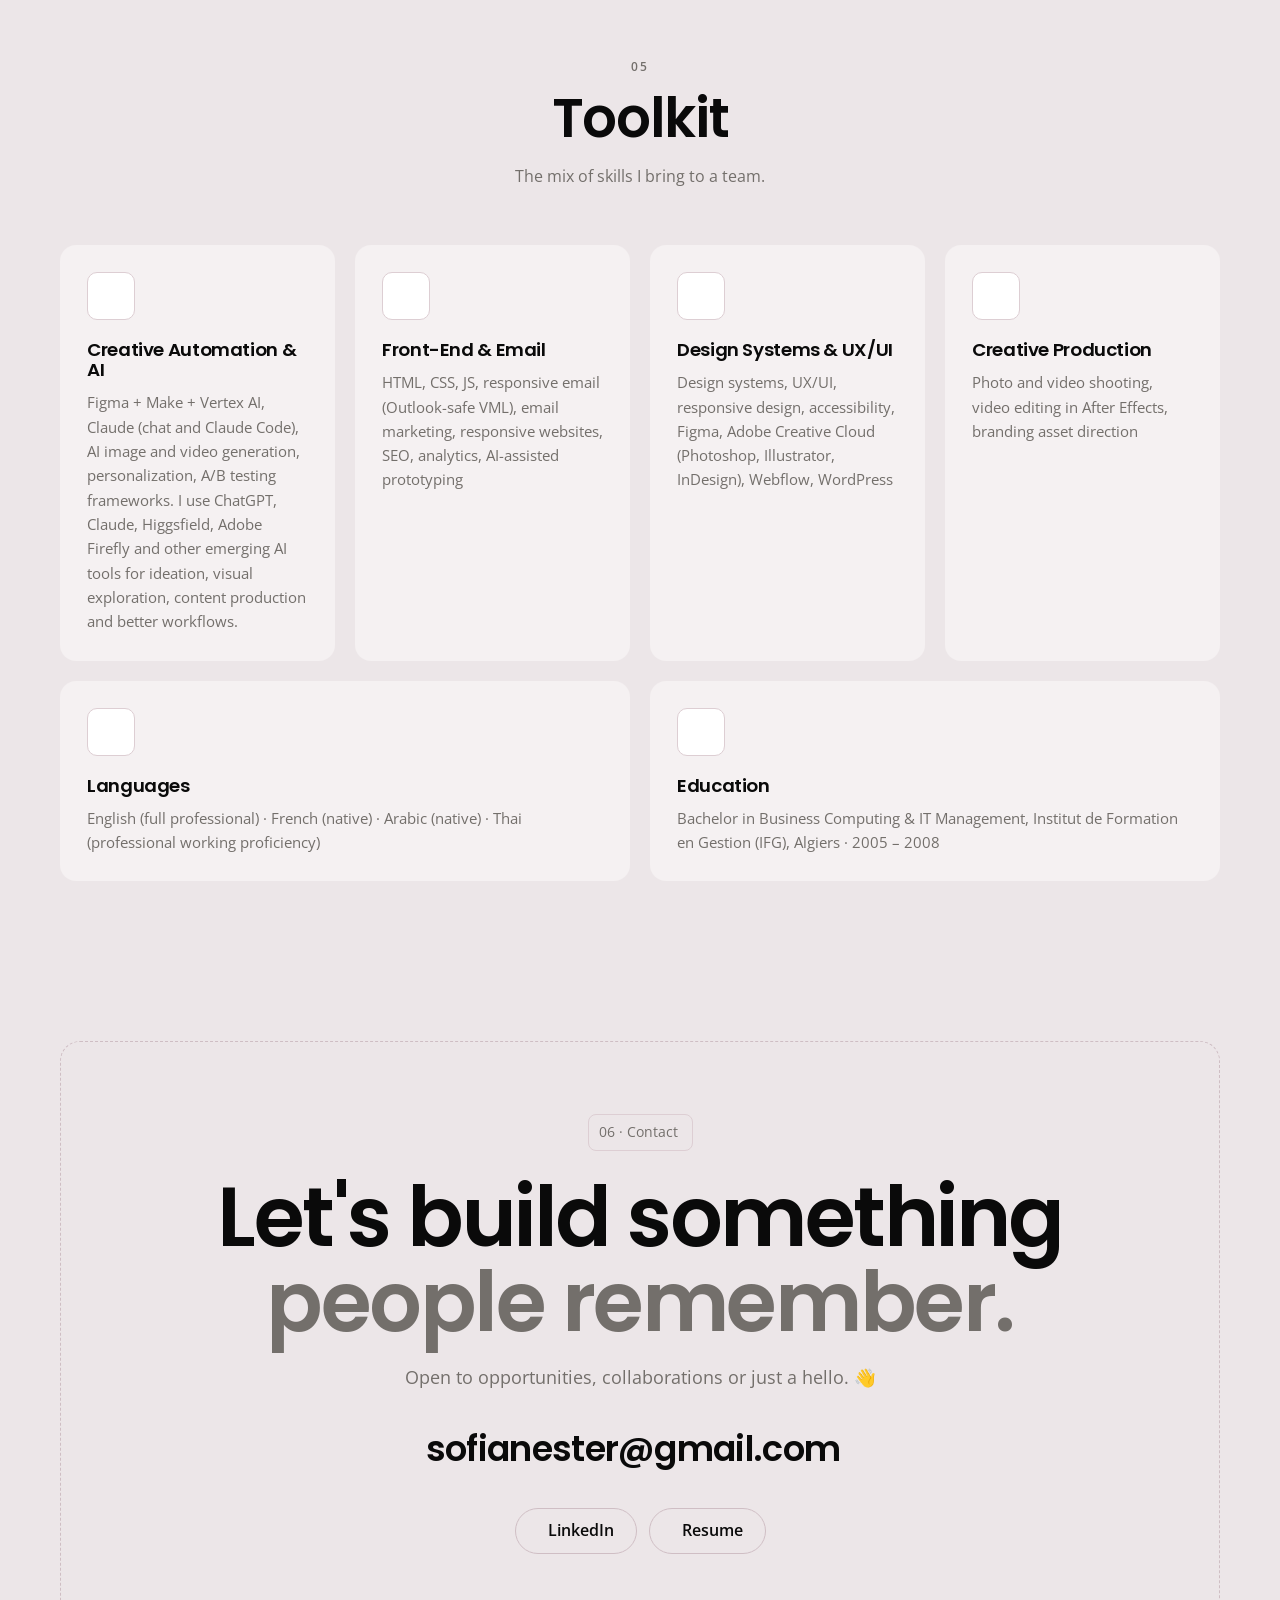
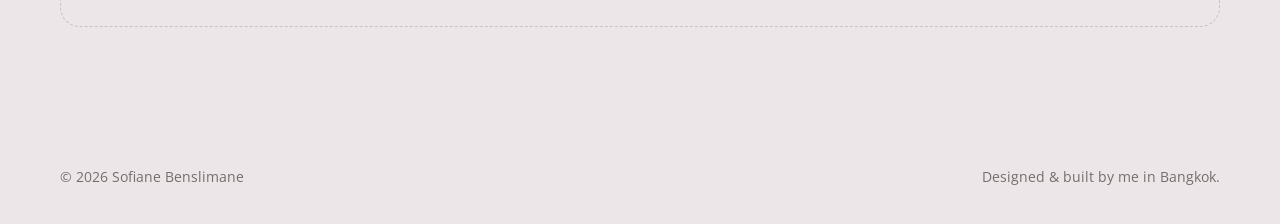
==== commit 55011720: "Add Careers at Agoda case study and Case studies section - New case study page (careers-at-agoda.htm" ====
--- a/index.html
+++ b/index.html
@@ -62,6 +62,7 @@
     <nav class="nav" aria-label="Main">
         <a class="nav-mark" href="#top" aria-label="Back to top">SB<span>.</span></a>
         <div class="nav-links">
+            <a href="#case-studies">Case studies</a>
             <a href="#work">Work</a>
             <a href="#experience">Experience</a>
             <a href="#toolkit">Toolkit</a>
@@ -181,9 +182,38 @@
         <div class="stat reveal" style="--d:3"><span class="stat-num" data-count="30" data-prefix="$" data-suffix="K+">$30K+</span><span class="stat-label">daily long-term contribution gain</span><p class="stat-desc">From hyper-personalized retargeting emails with review summaries and price advisors.</p></div>
     </section>
 
+    <section class="section wrap" id="case-studies">
+        <div class="section-head reveal">
+            <span class="section-num">01</span>
+            <h2>Case studies</h2>
+            <p>End-to-end stories, from research and stakeholder alignment to launch and results.</p>
+        </div>
+
+        <div class="project-grid">
+            <a class="project-card reveal" href="careers-at-agoda.html">
+                <div class="project-img"><img src="images/img-case-careers.jpg" width="1400" height="1004" loading="lazy" decoding="async" alt="The redesigned Careers at Agoda homepage with job search front and centre"></div>
+                <h3>Careers at Agoda</h3>
+                <p>A jobs-first careers site for every department. +12% submitted applications.</p>
+                <span class="btn btn-grad project-btn">Read case study <i class="fas fa-arrow-right" aria-hidden="true"></i></span>
+            </a>
+            <div class="project-card project-soon reveal" style="--d:1" aria-disabled="true">
+                <div class="project-img project-img-soon"><span>Coming soon</span></div>
+                <h3>Email design system + AI pipeline</h3>
+                <p>Case study coming soon.</p>
+                <span class="btn btn-ghost project-btn">Coming soon</span>
+            </div>
+            <div class="project-card project-soon reveal" style="--d:2" aria-disabled="true">
+                <div class="project-img project-img-soon"><span>Coming soon</span></div>
+                <h3>AI travel discovery</h3>
+                <p>Case study coming soon.</p>
+                <span class="btn btn-ghost project-btn">Coming soon</span>
+            </div>
+        </div>
+    </section>
+
     <section class="section wrap" id="work">
         <div class="section-head reveal">
-            <span class="section-num">01</span>
+            <span class="section-num">02</span>
             <h2>Selected work</h2>
             <p>UX/UI, email and campaign work from Agoda and earlier client projects.</p>
         </div>
@@ -215,7 +245,7 @@
 
     <section class="section wrap" id="websites">
         <div class="section-head reveal">
-            <span class="section-num">02</span>
+            <span class="section-num">03</span>
             <h2>Websites I designed &amp; built</h2>
             <p>Marketing sites in WordPress and Webflow, with SEO, analytics and localization built in (some builds shared with an external agency).</p>
         </div>
@@ -231,7 +261,7 @@
 
     <section class="section wrap" id="experience">
         <div class="section-head reveal">
-            <span class="section-num">03</span>
+            <span class="section-num">04</span>
             <h2>Experience</h2>
             <p>Where design meets code, from enterprise products to global brand campaigns.</p>
         </div>
@@ -319,7 +349,7 @@
 
     <section class="section wrap" id="toolkit">
         <div class="section-head reveal">
-            <span class="section-num">04</span>
+            <span class="section-num">05</span>
             <h2>Toolkit</h2>
             <p>The mix of skills I bring to a team.</p>
         </div>
@@ -361,7 +391,7 @@
     <section class="contact" id="contact">
         <div class="contact-glow" aria-hidden="true"></div>
         <div class="wrap contact-inner">
-            <p class="eyebrow reveal">05 · Contact</p>
+            <p class="eyebrow reveal">06 · Contact</p>
             <h2 class="contact-title reveal">Let's build something <span class="grad-text">people remember.</span></h2>
             <p class="contact-sub reveal">Open to opportunities, collaborations or just a hello. 👋</p>
             <a class="contact-email reveal" href="mailto:sofianester@gmail.com">sofianester@gmail.com <i class="fas fa-arrow-right" aria-hidden="true"></i></a>
--- a/css/site.css
+++ b/css/site.css
@@ -786,3 +786,11 @@
 .btn-grad:hover, .nav-cta:hover { filter: brightness(1.08); }
 .nav-links a.active { border-radius: 999px; }
 .theme-toggle { border-radius: 10px; } /* Theme toggle keeps radius/btn */
+
+/* Case studies: "coming soon" cards share the project-card layout */
+.project-soon { cursor: default; }
+.project-soon:hover { transform: none; }
+.project-img-soon { display: grid; place-items: center; background: var(--surface-2); border: 1px dashed var(--line-2); }
+.project-img-soon span { font: 600 .74rem/1 var(--body); letter-spacing: .16em; text-transform: uppercase; color: var(--muted); }
+.project-soon .project-btn { pointer-events: none; color: var(--muted); }
+.project-soon h3, .project-soon p { opacity: .75; }
